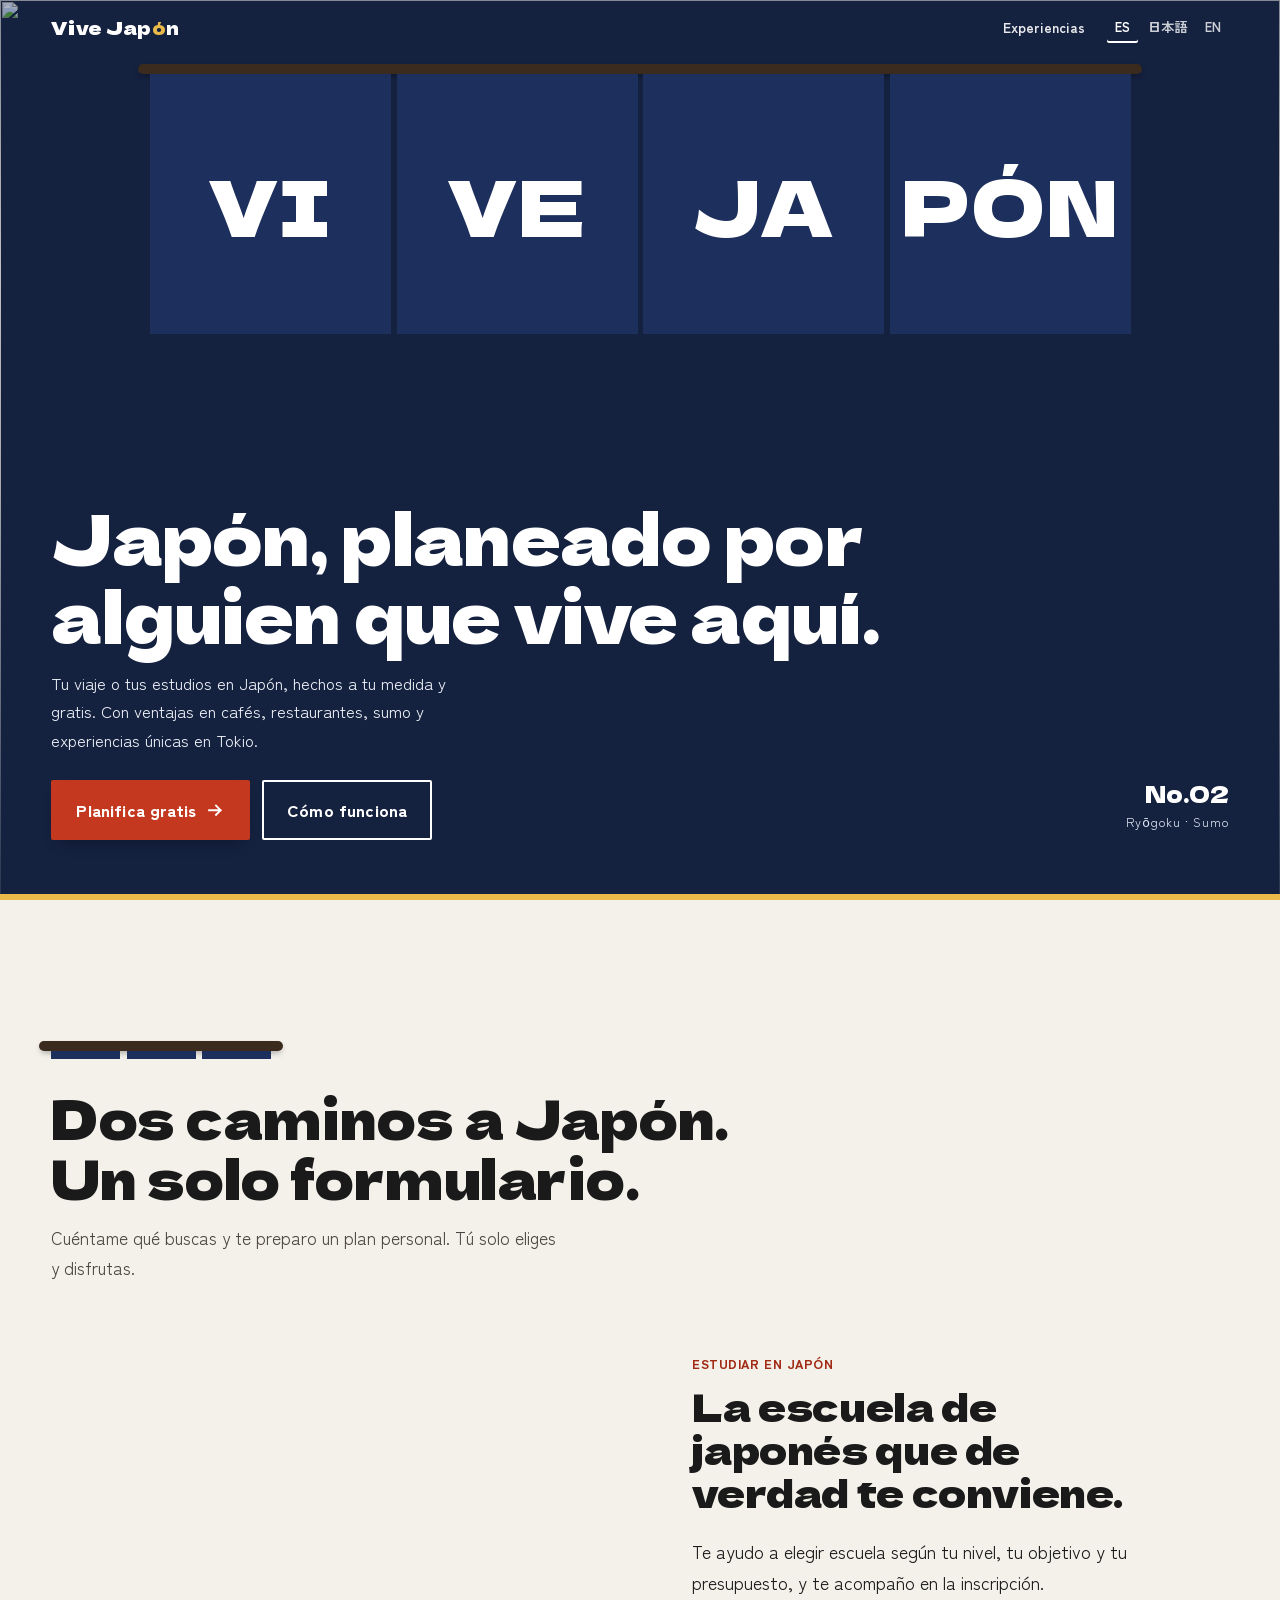
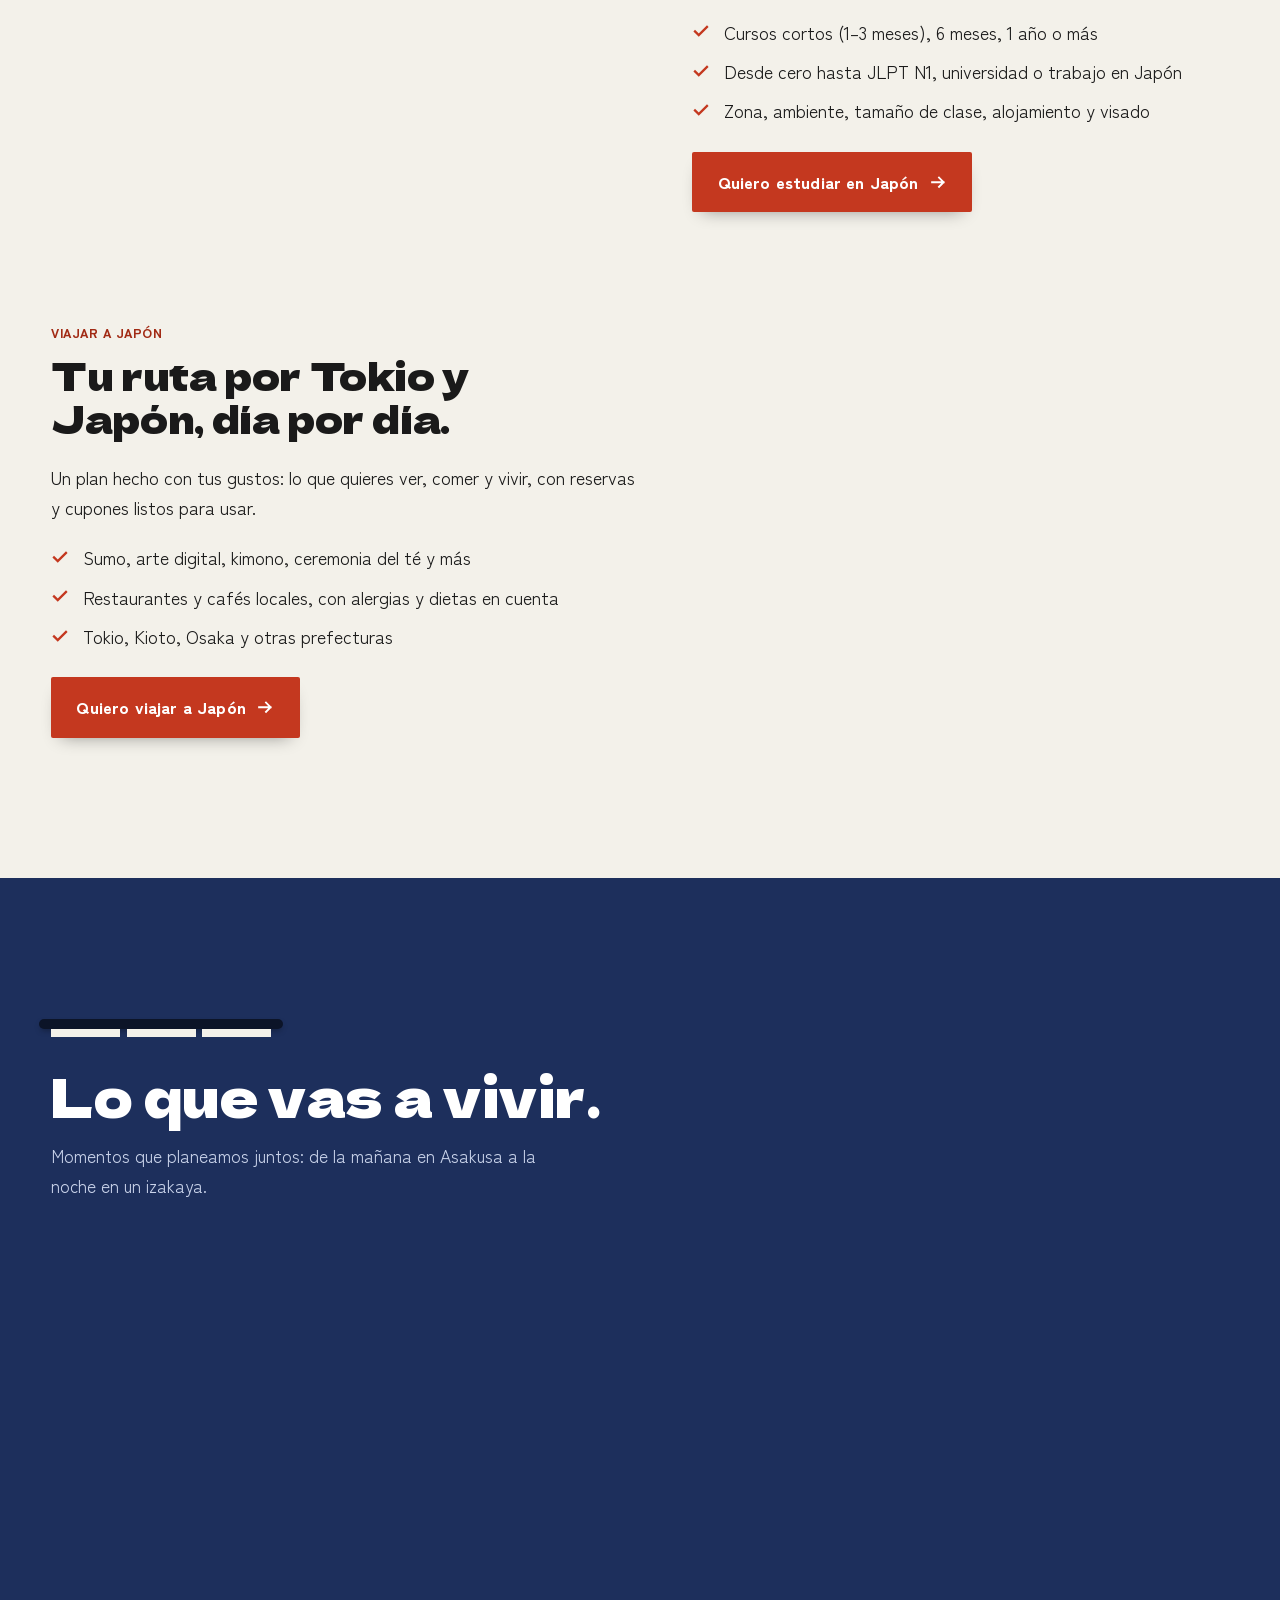
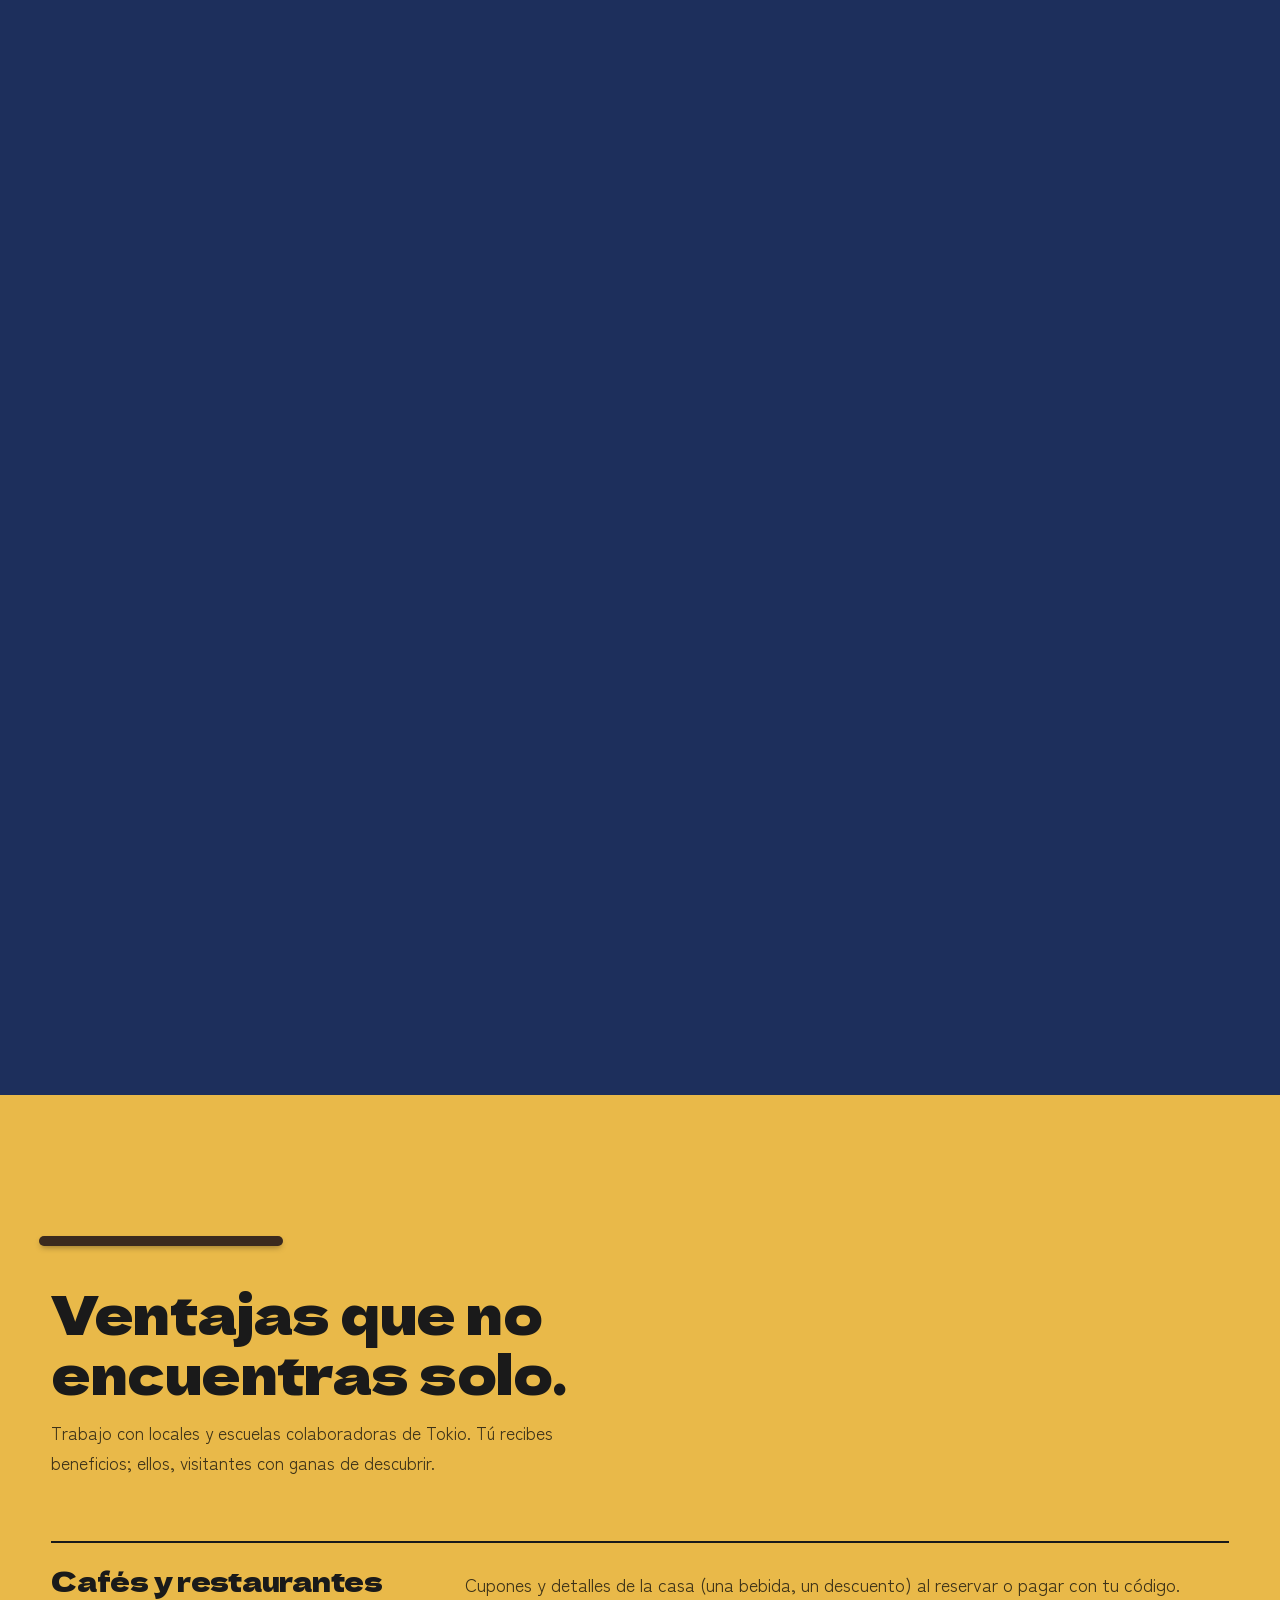
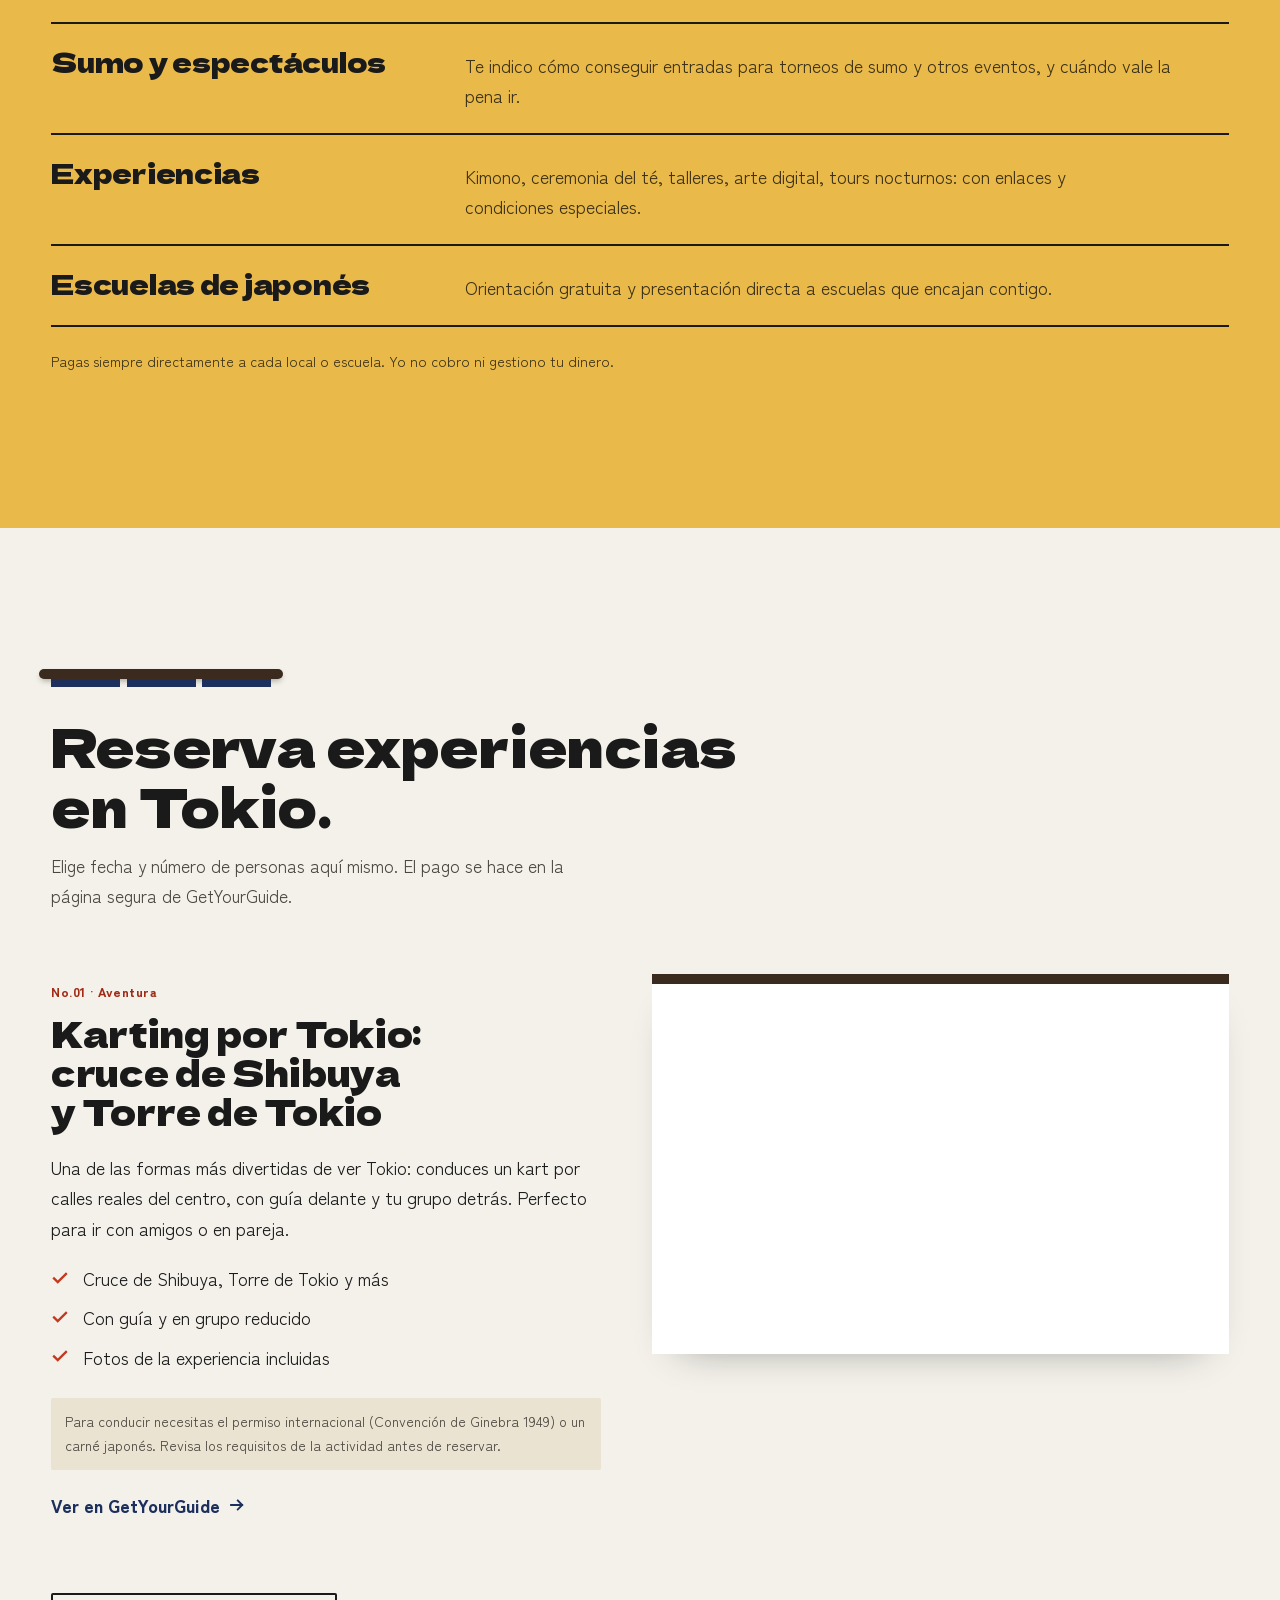
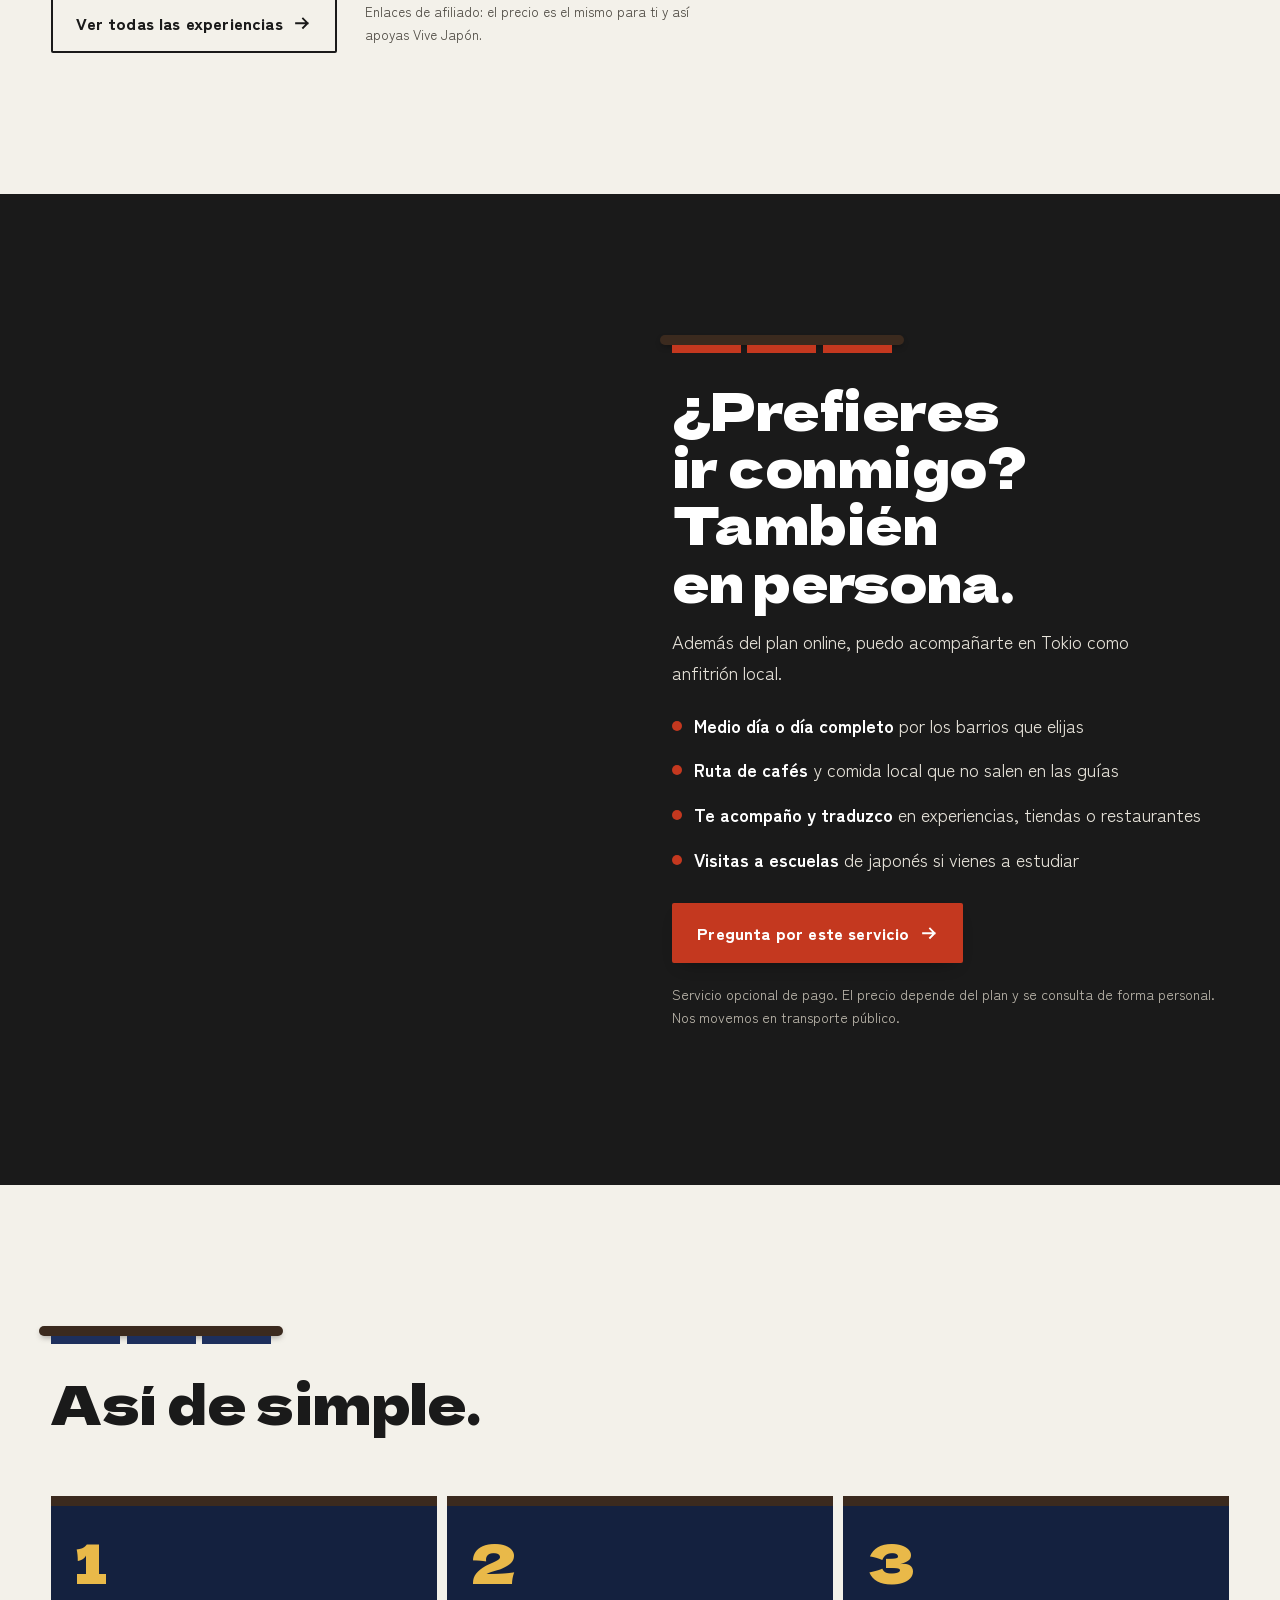
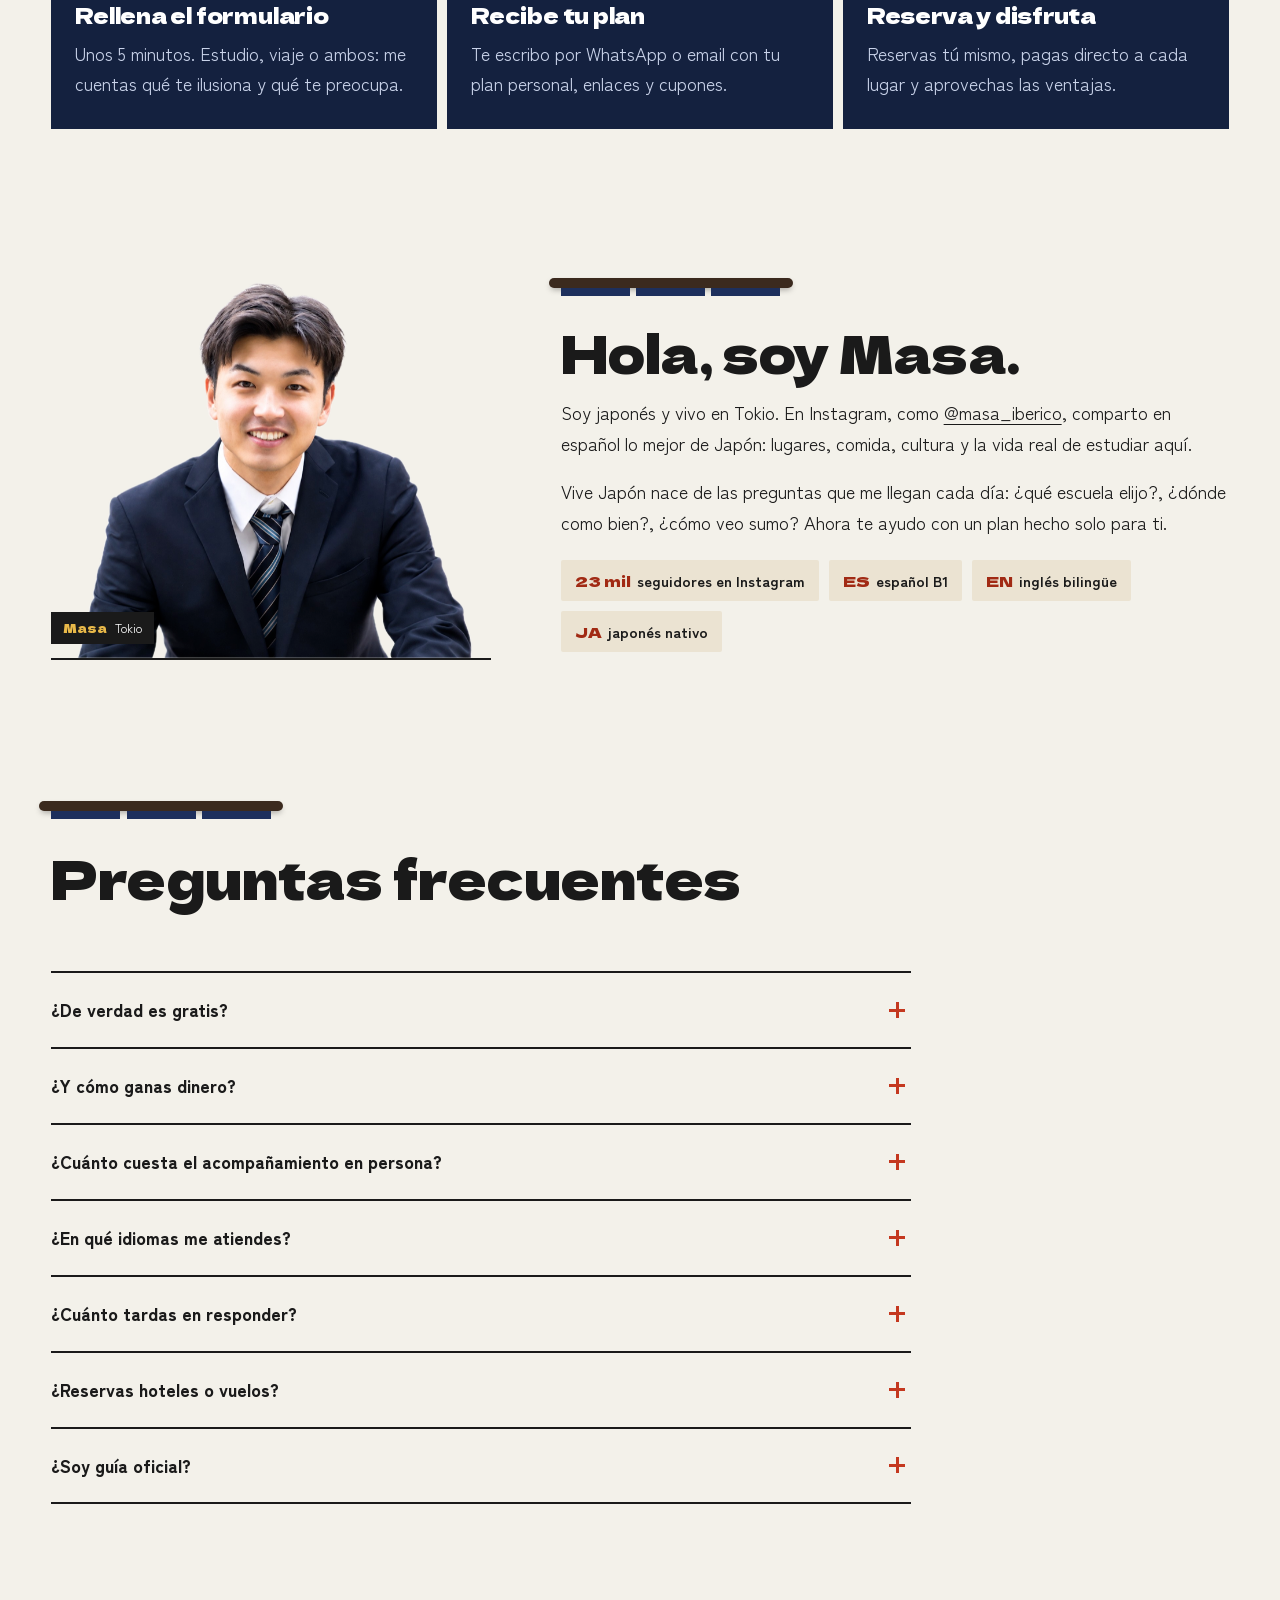
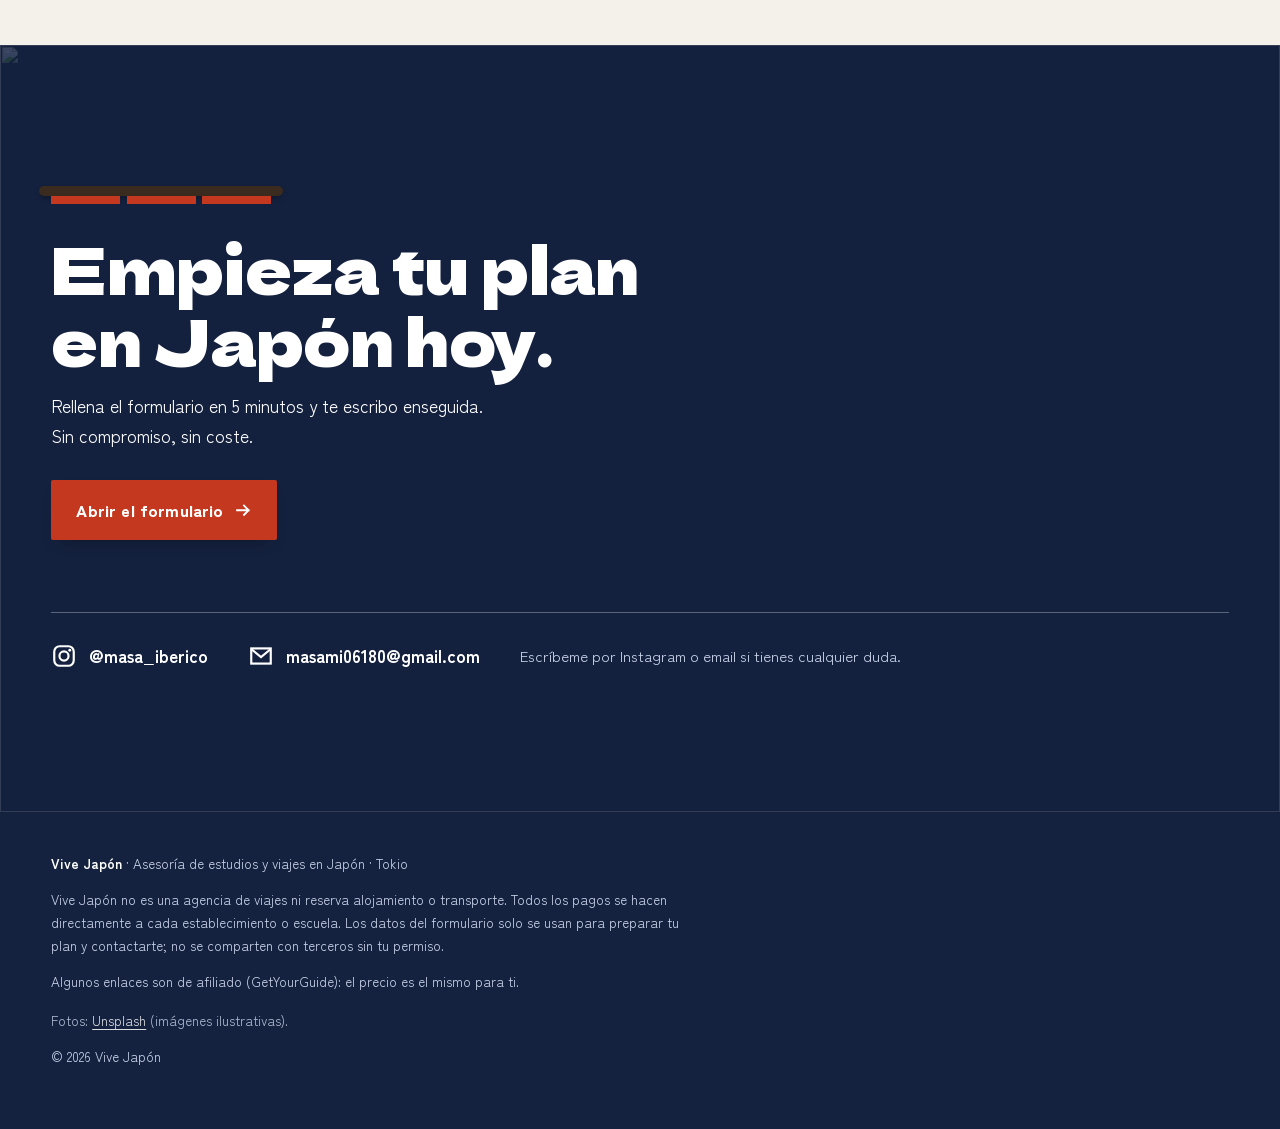
==== index.html @ 0816de63 "Add GetYourGuide tours: home section, experiencias pages, analytics script Co-Authored-By: Claude Op" ====
<!doctype html>
<html lang="es">
<head>
<meta charset="utf-8">
<meta name="viewport" content="width=device-width, initial-scale=1">
<title>Vive Japón — Tu viaje o estudios en Japón, planeados gratis</title>
<meta name="description" content="Planes de viaje y de estudios en Japón hechos a tu medida, gratis y en español. Descuentos en cafés, restaurantes, sumo y experiencias. Acompañamiento en persona en Tokio.">
<link rel="canonical" href="./">
<link rel="alternate" hreflang="es" href="./">
<link rel="alternate" hreflang="ja" href="./ja/">
<link rel="alternate" hreflang="en" href="./en/">
<link rel="alternate" hreflang="x-default" href="./">
<meta property="og:type" content="website">
<meta property="og:title" content="Vive Japón — Tu plan en Japón, gratis">
<meta property="og:description" content="Viajes y estudios en Japón a tu medida, en español. Con ventajas en cafés, restaurantes, sumo y experiencias.">
<meta property="og:image" content="https://images.unsplash.com/photo-1587320856202-189c3b4ebf89?auto=format&fit=crop&w=1200&h=630&q=75">
<meta property="og:locale" content="es_ES">
<meta name="theme-color" content="#1d2f5c">
<link rel="icon" href="data:image/svg+xml,%3Csvg xmlns='http://www.w3.org/2000/svg' viewBox='0 0 64 64'%3E%3Crect width='64' height='64' fill='%231d2f5c'/%3E%3Crect x='4' y='4' width='56' height='6' fill='%233b2a1e'/%3E%3Ccircle cx='32' cy='38' r='13' fill='%23c4381f'/%3E%3C/svg%3E">
<link rel="preconnect" href="https://fonts.googleapis.com">
<link rel="preconnect" href="https://fonts.gstatic.com" crossorigin>
<link rel="preconnect" href="https://images.unsplash.com">
<link href="https://fonts.googleapis.com/css2?family=Dela+Gothic+One&family=Zen+Kaku+Gothic+New:wght@400;700;900&display=swap" rel="stylesheet">
<link rel="stylesheet" href="assets/style.css?v=20261128a">
<!-- GetYourGuide Analytics -->
<script async defer src="https://widget.getyourguide.com/dist/pa.umd.production.min.js" data-gyg-partner-id="FKH3YYZ"></script>
<script src="assets/config.js?v=20261128a"></script>
<script src="assets/main.js?v=20261128a" defer></script>
</head>
<body>
<a class="skip" href="#main">Saltar al contenido</a>

<svg width="0" height="0" style="position:absolute" aria-hidden="true">
  <symbol id="i-arrow" viewBox="0 0 24 24"><path d="M4 12h15M13 6l6 6-6 6" fill="none" stroke="currentColor" stroke-width="2.4" stroke-linecap="square"/></symbol>
  <symbol id="i-check" viewBox="0 0 24 24"><path d="M4 12.5l5 5L20 6.5" fill="none" stroke="currentColor" stroke-width="3" stroke-linecap="square"/></symbol>
  <symbol id="i-ig" viewBox="0 0 24 24"><rect x="3" y="3" width="18" height="18" rx="5" fill="none" stroke="currentColor" stroke-width="2"/><circle cx="12" cy="12" r="4.2" fill="none" stroke="currentColor" stroke-width="2"/><circle cx="17.3" cy="6.7" r="1.3" fill="currentColor"/></symbol>
  <symbol id="i-mail" viewBox="0 0 24 24"><rect x="3" y="5" width="18" height="14" fill="none" stroke="currentColor" stroke-width="2"/><path d="M3.5 6l8.5 7 8.5-7" fill="none" stroke="currentColor" stroke-width="2"/></symbol>
</svg>

<header class="top">
  <a class="brand" href="#inicio">Vive Jap<span>ó</span>n</a>
  <nav aria-label="Idioma y acción">
    <a class="navlink" href="experiencias/">Experiencias</a>
    <div class="lang">
      <a href="./" aria-current="true" lang="es">ES</a>
      <a href="./ja/" lang="ja">日本語</a>
      <a href="./en/" lang="en">EN</a>
    </div>
    <a class="btn btn-shu btn-sm mini-cta" href="plan/" data-form>Planifica gratis</a>
  </nav>
</header>

<main id="main">

<!-- HERO -->
<section class="hero" id="inicio">
  <div class="hero-slides" aria-hidden="true">
    <figure data-no="01" data-place="Asakusa · Jinrikisha">
      <img src="https://images.unsplash.com/photo-1587320856202-189c3b4ebf89?auto=format&fit=crop&w=2000&q=72" alt="" fetchpriority="high">
    </figure>
    <figure data-no="02" data-place="Ryōgoku · Sumo">
      <img src="https://images.unsplash.com/photo-1574908445051-d9e0c2f4f763?auto=format&fit=crop&w=1800&q=70" alt="" style="object-position:62% 40%">
    </figure>
    <figure data-no="03" data-place="Toyosu · Arte digital">
      <img src="https://images.unsplash.com/photo-1593073862407-a3ce22748763?auto=format&fit=crop&w=1800&q=70" alt="">
    </figure>
    <figure data-no="04" data-place="Asakusa · Sensō-ji">
      <img src="https://images.unsplash.com/photo-1763774978899-74480eee6ff9?auto=format&fit=crop&w=1800&q=70" alt="" style="object-position:50% 50%">
    </figure>
    <figure data-no="05" data-place="Ceremonia del té · Matcha">
      <img src="https://images.unsplash.com/photo-1571391034628-2a2261e8273f?auto=format&fit=crop&w=1800&q=70" alt="" style="object-position:50% 60%">
    </figure>
    <figure data-no="06" data-place="Barra de sushi">
      <img src="https://images.unsplash.com/photo-1502364271109-0a9a75a2a9df?auto=format&fit=crop&w=1800&q=70" alt="" style="object-position:40% 40%">
    </figure>
    <figure data-no="07" data-place="Shinjuku · Izakaya">
      <img src="https://images.unsplash.com/photo-1617870314635-fc819547ec11?auto=format&fit=crop&w=1800&q=70" alt="" style="object-position:50% 50%">
    </figure>
    <figure data-no="08" data-place="Paseo en kimono">
      <img src="https://images.unsplash.com/photo-1586434722766-b46308f072ed?auto=format&fit=crop&w=1800&q=70" alt="" style="object-position:50% 60%">
    </figure>
  </div>

  <div class="noren hero-noren" aria-hidden="true">
    <span>VI</span><span>VE</span><span>JA</span><span>PÓN</span>
  </div>

  <div class="wrap hero-copy">
    <h1>Japón, planeado por alguien que vive aquí.</h1>
    <p class="lede">Tu viaje o tus estudios en Japón, hechos a tu medida y gratis. Con ventajas en cafés, restaurantes, sumo y experiencias únicas en Tokio.</p>
    <div class="actions">
      <a class="btn btn-shu" href="plan/" data-form>Planifica gratis <svg aria-hidden="true"><use href="#i-arrow"/></svg></a>
      <a class="btn btn-ghost" href="#como">Cómo funciona</a>
    </div>
  </div>

  <p class="hero-caption" aria-hidden="true"><b>No.<span data-cap-no>01</span></b><span data-cap-tx>Asakusa · Jinrikisha</span></p>
  <div class="hero-bar" aria-hidden="true"><i></i></div>
</section>

<!-- SERVICES -->
<section class="sec" id="servicios">
  <div class="wrap">
    <div class="sec-head fade">
      <div class="noren head-noren" data-hang aria-hidden="true"><span></span><span></span><span></span></div>
      <h2>Dos caminos a Japón. Un solo formulario.</h2>
      <p>Cuéntame qué buscas y te preparo un plan personal. Tú solo eliges y disfrutas.</p>
    </div>

    <div class="svc">
      <article class="svc-row">
        <div class="svc-media">
          <figure class="frame reveal" style="aspect-ratio:4/5"><img src="https://images.unsplash.com/photo-1765188988295-0e8a993aa7c8?auto=format&fit=crop&w=1100&q=70" alt="Manos escribiendo caligrafía japonesa con pincel" loading="lazy"><figcaption><b>No.04</b>Caligrafía</figcaption></figure>
          <figure class="frame reveal" style="aspect-ratio:3/4"><img src="https://images.unsplash.com/photo-1633940907831-945322bc60f3?auto=format&fit=crop&w=700&q=70" alt="Estudiante tomando apuntes junto a una ventana" loading="lazy"><figcaption><b>No.05</b>Estudio</figcaption></figure>
        </div>
        <div class="fade">
          <span class="tag">ESTUDIAR EN JAPÓN</span>
          <h3>La escuela de japonés que de verdad te conviene.</h3>
          <p>Te ayudo a elegir escuela según tu nivel, tu objetivo y tu presupuesto, y te acompaño en la inscripción.</p>
          <ul class="ticks">
            <li><svg aria-hidden="true"><use href="#i-check"/></svg>Cursos cortos (1–3 meses), 6 meses, 1 año o más</li>
            <li><svg aria-hidden="true"><use href="#i-check"/></svg>Desde cero hasta JLPT N1, universidad o trabajo en Japón</li>
            <li><svg aria-hidden="true"><use href="#i-check"/></svg>Zona, ambiente, tamaño de clase, alojamiento y visado</li>
          </ul>
          <a class="btn btn-shu" href="plan/" data-form>Quiero estudiar en Japón <svg aria-hidden="true"><use href="#i-arrow"/></svg></a>
        </div>
      </article>

      <article class="svc-row flip">
        <div class="svc-media">
          <figure class="frame reveal" style="aspect-ratio:4/5"><img src="https://images.unsplash.com/photo-1586434722766-b46308f072ed?auto=format&fit=crop&w=1100&q=70" alt="Tres personas con kimono frente a una casa tradicional" loading="lazy"><figcaption><b>No.06</b>Kimono</figcaption></figure>
          <figure class="frame reveal" style="aspect-ratio:3/4"><img src="https://images.unsplash.com/photo-1571391034628-2a2261e8273f?auto=format&fit=crop&w=700&q=70" alt="Manos sosteniendo un cuenco de matcha" loading="lazy"><figcaption><b>No.07</b>Matcha</figcaption></figure>
        </div>
        <div class="fade">
          <span class="tag">VIAJAR A JAPÓN</span>
          <h3>Tu ruta por Tokio y Japón, día por día.</h3>
          <p>Un plan hecho con tus gustos: lo que quieres ver, comer y vivir, con reservas y cupones listos para usar.</p>
          <ul class="ticks">
            <li><svg aria-hidden="true"><use href="#i-check"/></svg>Sumo, arte digital, kimono, ceremonia del té y más</li>
            <li><svg aria-hidden="true"><use href="#i-check"/></svg>Restaurantes y cafés locales, con alergias y dietas en cuenta</li>
            <li><svg aria-hidden="true"><use href="#i-check"/></svg>Tokio, Kioto, Osaka y otras prefecturas</li>
          </ul>
          <a class="btn btn-shu" href="plan/" data-form>Quiero viajar a Japón <svg aria-hidden="true"><use href="#i-arrow"/></svg></a>
        </div>
      </article>
    </div>
  </div>
</section>

<!-- GALLERY -->
<section class="sec on-ai" id="vivir">
  <div class="wrap">
    <div class="sec-head fade">
      <div class="noren head-noren" data-hang aria-hidden="true"><span></span><span></span><span></span></div>
      <h2>Lo que vas a vivir.</h2>
      <p>Momentos que planeamos juntos: de la mañana en Asakusa a la noche en un izakaya.</p>
    </div>
    <div class="gallery">
      <figure class="frame reveal"><img src="https://images.unsplash.com/photo-1763774978899-74480eee6ff9?auto=format&fit=crop&w=1400&q=70" alt="Gran farol rojo en la puerta Kaminarimon de Asakusa" loading="lazy"><figcaption><b>No.08</b>Asakusa · Sensō-ji</figcaption></figure>
      <figure class="frame reveal"><img src="https://images.unsplash.com/photo-1602234790740-0f87824c0394?auto=format&fit=crop&w=900&q=70" alt="Ceremonia de luchadores de sumo en el ring" loading="lazy"><figcaption><b>No.09</b>Torneo de sumo</figcaption></figure>
      <figure class="frame reveal"><img src="https://images.unsplash.com/photo-1614563637806-1d0e645e0940?auto=format&fit=crop&w=900&q=70" alt="Cuenco de ramen con huevo y cerdo" loading="lazy"><figcaption><b>No.10</b>Ramen</figcaption></figure>
      <figure class="frame reveal"><img src="https://images.unsplash.com/photo-1502364271109-0a9a75a2a9df?auto=format&fit=crop&w=900&q=70" alt="Chef de sushi preparando en la barra" loading="lazy"><figcaption><b>No.11</b>Barra de sushi</figcaption></figure>
      <figure class="frame reveal"><img src="https://images.unsplash.com/photo-1593073862407-a3ce22748763?auto=format&fit=crop&w=900&q=70" alt="Personas dentro de una instalación de arte digital" loading="lazy"><figcaption><b>No.12</b>Arte digital</figcaption></figure>
      <figure class="frame reveal"><img src="https://images.unsplash.com/photo-1574908445051-d9e0c2f4f763?auto=format&fit=crop&w=900&q=70" alt="Dos luchadores de sumo en pleno combate" loading="lazy"><figcaption><b>No.13</b>Combate en vivo</figcaption></figure>
      <figure class="frame reveal"><img src="https://images.unsplash.com/photo-1617870314635-fc819547ec11?auto=format&fit=crop&w=1100&q=70" alt="Callejón de izakayas con farolillos rojos" loading="lazy"><figcaption><b>No.14</b>Izakaya</figcaption></figure>
      <figure class="frame reveal"><img src="https://images.unsplash.com/photo-1587320856202-189c3b4ebf89?auto=format&fit=crop&w=1100&q=70" alt="Dos turistas con kimono en un jinrikisha" loading="lazy"><figcaption><b>No.15</b>Paseo en jinrikisha</figcaption></figure>
    </div>
  </div>
</section>

<!-- PERKS -->
<section class="sec on-kincha" id="ventajas">
  <div class="wrap">
    <div class="sec-head fade">
      <div class="noren head-noren" data-hang aria-hidden="true"><span></span><span></span><span></span></div>
      <h2>Ventajas que no encuentras solo.</h2>
      <p>Trabajo con locales y escuelas colaboradoras de Tokio. Tú recibes beneficios; ellos, visitantes con ganas de descubrir.</p>
    </div>
    <div class="perks">
      <div class="perk fade"><h3>Cafés y restaurantes</h3><p>Cupones y detalles de la casa (una bebida, un descuento) al reservar o pagar con tu código.</p></div>
      <div class="perk fade"><h3>Sumo y espectáculos</h3><p>Te indico cómo conseguir entradas para torneos de sumo y otros eventos, y cuándo vale la pena ir.</p></div>
      <div class="perk fade"><h3>Experiencias</h3><p>Kimono, ceremonia del té, talleres, arte digital, tours nocturnos: con enlaces y condiciones especiales.</p></div>
      <div class="perk fade"><h3>Escuelas de japonés</h3><p>Orientación gratuita y presentación directa a escuelas que encajan contigo.</p></div>
    </div>
    <p class="perk-note fade">Pagas siempre directamente a cada local o escuela. Yo no cobro ni gestiono tu dinero.</p>
  </div>
</section>

<!-- TOURS -->
<section class="sec" id="reservar">
  <div class="wrap">
    <div class="sec-head fade">
      <div class="noren head-noren" data-hang aria-hidden="true"><span></span><span></span><span></span></div>
      <h2>Reserva experiencias en Tokio.</h2>
      <p>Elige fecha y número de personas aquí mismo. El pago se hace en la página segura de GetYourGuide.</p>
    </div>
    <div class="tours">
      <article class="tour">
        <div class="tour-copy fade">
          <span class="tag">No.01 · Aventura</span>
          <h3>Karting por Tokio: cruce de Shibuya y Torre de Tokio</h3>
          <p>Una de las formas más divertidas de ver Tokio: conduces un kart por calles reales del centro, con guía delante y tu grupo detrás. Perfecto para ir con amigos o en pareja.</p>
          <ul class="ticks"><li><svg aria-hidden="true"><use href="#i-check"/></svg>Cruce de Shibuya, Torre de Tokio y más</li><li><svg aria-hidden="true"><use href="#i-check"/></svg>Con guía y en grupo reducido</li><li><svg aria-hidden="true"><use href="#i-check"/></svg>Fotos de la experiencia incluidas</li></ul>
          <p class="tour-note">Para conducir necesitas el permiso internacional (Convención de Ginebra 1949) o un carné japonés. Revisa los requisitos de la actividad antes de reservar.</p>
          <a class="tour-link" href="https://gyg.me/d5FTM6En" target="_blank" rel="sponsored noopener">Ver en GetYourGuide <svg aria-hidden="true"><use href="#i-arrow"/></svg></a>
        </div>
        <div class="tour-widget"><div class="gyg" data-gyg-href="https://widget.getyourguide.com/default/availability.frame" data-gyg-tour-id="873166" data-gyg-locale-code="es-ES" data-gyg-currency="JPY" data-gyg-widget="availability" data-gyg-partner-id="FKH3YYZ"></div></div>
      </article>
    </div>
    <div class="tours-foot fade"><a class="btn btn-ghost" href="experiencias/">Ver todas las experiencias <svg aria-hidden="true"><use href="#i-arrow"/></svg></a><p class="aff">Enlaces de afiliado: el precio es el mismo para ti y así apoyas Vive Japón.</p></div>
  </div>
</section>
<!-- /TOURS -->

<!-- IN PERSON -->
<section class="sec on-sumi" id="en-persona">
  <div class="wrap host">
    <figure class="frame reveal"><img src="https://images.unsplash.com/photo-1617870314635-fc819547ec11?auto=format&fit=crop&w=1000&h=1250&q=70" alt="Callejón de Tokio iluminado con farolillos" loading="lazy"><figcaption><b>No.16</b>Tokio de noche</figcaption></figure>
    <div class="fade">
      <div class="noren head-noren" data-hang aria-hidden="true"><span></span><span></span><span></span></div>
      <h2 style="font-size:clamp(1.9rem,4.2vw,3.2rem)">¿Prefieres ir conmigo? También en persona.</h2>
      <p style="margin-top:1rem;color:#e7e3da">Además del plan online, puedo acompañarte en Tokio como anfitrión local.</p>
      <ul class="host-list">
        <li><strong>Medio día o día completo</strong> por los barrios que elijas</li>
        <li><strong>Ruta de cafés</strong> y comida local que no salen en las guías</li>
        <li><strong>Te acompaño y traduzco</strong> en experiencias, tiendas o restaurantes</li>
        <li><strong>Visitas a escuelas</strong> de japonés si vienes a estudiar</li>
      </ul>
      <a class="btn btn-shu" href="plan/" data-form>Pregunta por este servicio <svg aria-hidden="true"><use href="#i-arrow"/></svg></a>
      <p class="fine" style="margin-top:1.2rem">Servicio opcional de pago. El precio depende del plan y se consulta de forma personal. Nos movemos en transporte público.</p>
    </div>
  </div>
</section>

<!-- STEPS -->
<section class="sec" id="como">
  <div class="wrap">
    <div class="sec-head fade">
      <div class="noren head-noren" data-hang aria-hidden="true"><span></span><span></span><span></span></div>
      <h2>Así de simple.</h2>
    </div>
    <ol class="steps" style="list-style:none;padding:0;margin:0">
      <li class="step fade"><span class="num">1</span><h3>Rellena el formulario</h3><p>Unos 5 minutos. Estudio, viaje o ambos: me cuentas qué te ilusiona y qué te preocupa.</p></li>
      <li class="step fade"><span class="num">2</span><h3>Recibe tu plan</h3><p>Te escribo por WhatsApp o email con tu plan personal, enlaces y cupones.</p></li>
      <li class="step fade"><span class="num">3</span><h3>Reserva y disfruta</h3><p>Reservas tú mismo, pagas directo a cada lugar y aprovechas las ventajas.</p></li>
    </ol>
  </div>
</section>

<!-- ABOUT -->
<section class="sec" id="sobre-mi" style="padding-top:0">
  <div class="wrap about">
    <figure class="portrait fade">
      <img src="assets/img/masa.png?v=20261128a" alt="Masa, fundador de Vive Japón" width="760" height="671" loading="lazy">
      <figcaption><b>Masa</b>Tokio</figcaption>
    </figure>
    <div class="fade">
      <div class="noren head-noren" data-hang aria-hidden="true"><span></span><span></span><span></span></div>
      <h2 style="font-size:clamp(1.9rem,4.2vw,3.2rem)">Hola, soy Masa.</h2>
      <p style="margin-top:1rem">Soy japonés y vivo en Tokio. En Instagram, como <a href="https://www.instagram.com/masa_iberico/" target="_blank" rel="noopener">@masa_iberico</a>, comparto en español lo mejor de Japón: lugares, comida, cultura y la vida real de estudiar aquí.</p>
      <p>Vive Japón nace de las preguntas que me llegan cada día: ¿qué escuela elijo?, ¿dónde como bien?, ¿cómo veo sumo? Ahora te ayudo con un plan hecho solo para ti.</p>
      <ul class="facts">
        <li><b>23 mil</b>seguidores en Instagram</li>
        <li><b>ES</b>español B1</li>
        <li><b>EN</b>inglés bilingüe</li>
        <li><b>JA</b>japonés nativo</li>
      </ul>
    </div>
  </div>
</section>

<!-- FAQ -->
<section class="sec on-washi" id="faq" style="padding-top:0">
  <div class="wrap">
    <div class="sec-head fade">
      <div class="noren head-noren" data-hang aria-hidden="true"><span></span><span></span><span></span></div>
      <h2>Preguntas frecuentes</h2>
    </div>
    <div class="faq">
      <details><summary>¿De verdad es gratis?</summary><div class="ans"><p>Sí. La asesoría y el plan online no te cuestan nada. Solo el acompañamiento en persona es un servicio de pago.</p></div></details>
      <details><summary>¿Y cómo ganas dinero?</summary><div class="ans"><p>Los locales, experiencias y escuelas colaboradoras me pagan una comisión cuando les recomiendo visitantes. Tú no pagas más por eso; al contrario, recibes ventajas.</p></div></details>
      <details><summary>¿Cuánto cuesta el acompañamiento en persona?</summary><div class="ans"><p>Depende del plan (duración, lugares, número de personas). Indícalo en el formulario y te lo consulto de forma personal.</p></div></details>
      <details><summary>¿En qué idiomas me atiendes?</summary><div class="ans"><p>En español (nivel B1), inglés (nivel bilingüe) y japonés (nativo).</p></div></details>
      <details><summary>¿Cuánto tardas en responder?</summary><div class="ans"><p>Respondo enseguida después de recibir tu formulario.</p></div></details>
      <details><summary>¿Reservas hoteles o vuelos?</summary><div class="ans"><p>No. Me centro en escuelas, experiencias, restaurantes y cafés. Las reservas y los pagos los haces tú directamente con cada lugar, así siempre tienes el control.</p></div></details>
      <details><summary>¿Soy guía oficial?</summary><div class="ans"><p>Soy anfitrión local: una persona que vive en Tokio y te enseña la ciudad como un amigo. No soy guía-intérprete con licencia nacional.</p></div></details>
    </div>
  </div>
</section>

<!-- FINAL CTA + CONTACT -->
<section class="sec final" id="contacto">
  <img src="https://images.unsplash.com/photo-1763774978899-74480eee6ff9?auto=format&fit=crop&w=2000&q=65" alt="" loading="lazy">
  <div class="wrap">
    <div class="noren head-noren" data-hang aria-hidden="true" style="--x:0"><span style="background:var(--shu)"></span><span style="background:var(--shu)"></span><span style="background:var(--shu)"></span></div>
    <h2 class="fade">Empieza tu plan en Japón hoy.</h2>
    <p class="lede fade">Rellena el formulario en 5 minutos y te escribo enseguida. Sin compromiso, sin coste.</p>
    <a class="btn btn-shu fade" href="plan/" data-form>Abrir el formulario <svg aria-hidden="true"><use href="#i-arrow"/></svg></a>

    <div class="contact">
      <a href="https://www.instagram.com/masa_iberico/" target="_blank" rel="noopener"><svg aria-hidden="true"><use href="#i-ig"/></svg><span>@masa_iberico</span></a>
      <a href="mailto:masami06180@gmail.com"><svg aria-hidden="true"><use href="#i-mail"/></svg><span>masami06180@gmail.com</span></a>
      <small>Escríbeme por Instagram o email si tienes cualquier duda.</small>
    </div>
  </div>
</section>

</main>

<footer>
  <div class="wrap">
    <p><strong style="color:#fff">Vive Japón</strong> · Asesoría de estudios y viajes en Japón · Tokio</p>
    <p>Vive Japón no es una agencia de viajes ni reserva alojamiento o transporte. Todos los pagos se hacen directamente a cada establecimiento o escuela. Los datos del formulario solo se usan para preparar tu plan y contactarte; no se comparten con terceros sin tu permiso.</p>
    <p>Algunos enlaces son de afiliado (GetYourGuide): el precio es el mismo para ti.</p>
    <p class="credits">Fotos: <a href="https://unsplash.com/license" target="_blank" rel="noopener">Unsplash</a> (imágenes ilustrativas).</p>
    <p>© 2026 Vive Japón</p>
  </div>
</footer>
</body>
</html>
---- assets/style.css ----
/* Vive Japón — Asakusa noren world */
:root {
  --ai: #1d2f5c;          /* indigo noren */
  --ai-deep: #14213f;
  --ai-ink: #c9d3ea;      /* secondary text on indigo */
  --washi: #f3f1ea;       /* paper */
  --washi-2: #ebe3d2;
  --shu: #c4381f;         /* lantern vermilion — action only */
  --shu-text: #a12a14;    /* vermilion for text on paper */
  --shu-hover: #a92e17;
  --kincha: #e9b949;      /* mustard — perks */
  --sumi: #1a1a1a;
  --sumi-2: #4a463f;      /* secondary text on washi */
  --wood: #3b2a1e;        /* noren rod */
  --radius: 2px;
  --gutter: clamp(16px, 4vw, 56px);
  --max: 1240px;
  --ease: cubic-bezier(.16, 1, .3, 1);
  --display: "Dela Gothic One", "Zen Kaku Gothic New", system-ui, sans-serif;
  --body: "Zen Kaku Gothic New", system-ui, -apple-system, "Hiragino Sans", sans-serif;
  color-scheme: light;
}

*, *::before, *::after { box-sizing: border-box; }
html { scroll-behavior: smooth; -webkit-text-size-adjust: 100%; scrollbar-color: var(--ai) var(--washi); }
body {
  margin: 0;
  background: var(--washi);
  color: var(--sumi);
  font-family: var(--body);
  font-size: clamp(16px, 1.05vw + 11px, 18px);
  line-height: 1.7;
  overflow-x: hidden;
}
::selection { background: var(--kincha); color: var(--sumi); }
img { display: block; max-width: 100%; }
a { color: inherit; text-underline-offset: .22em; text-decoration-thickness: 1px; }
:focus-visible { outline: 3px solid var(--kincha); outline-offset: 3px; border-radius: var(--radius); }
h1, h2, h3 { font-family: var(--display); font-weight: 400; line-height: 1.12; letter-spacing: -.01em; margin: 0; text-wrap: balance; }
p { margin: 0 0 1em; text-wrap: pretty; }
.wrap { width: min(100% - 2 * var(--gutter), var(--max)); margin-inline: auto; }
.skip { position: absolute; left: -999px; top: 8px; background: var(--sumi); color: #fff; padding: 8px 14px; z-index: 100; }
.skip:focus { left: 8px; }

/* ---------- header ---------- */
.top {
  position: fixed; inset: 0 0 auto 0; z-index: 50;
  display: flex; align-items: center; justify-content: space-between; gap: 16px;
  padding: 12px var(--gutter);
  color: #fff;
  transition: background-color .4s var(--ease), color .4s var(--ease), box-shadow .4s var(--ease);
}
.top.is-solid { background: var(--washi); color: var(--sumi); box-shadow: 0 6px 16px -10px rgba(0, 0, 0, .3); }
.brand { font-family: var(--display); font-size: 1.15rem; text-decoration: none; letter-spacing: .01em; white-space: nowrap; }
.brand span { color: var(--shu); }
.top:not(.is-solid) .brand span { color: var(--kincha); }
.top nav { display: flex; align-items: center; gap: clamp(10px, 2vw, 22px); }
.lang { display: flex; gap: 2px; font-size: .82rem; font-weight: 700; white-space: nowrap; }
.lang a { text-decoration: none; padding: 4px 8px; border-radius: var(--radius); opacity: .78; }
.lang a[aria-current="true"] { opacity: 1; box-shadow: inset 0 -2px 0 currentColor; }
.lang a:hover { opacity: 1; }
.top .mini-cta { display: none; }
.top.is-solid .mini-cta { display: inline-flex; }

/* ---------- buttons ---------- */
.btn {
  display: inline-flex; align-items: center; gap: .6em;
  font-family: var(--body); font-weight: 900; font-size: 1.05rem; letter-spacing: .01em;
  padding: .95em 1.5em; border-radius: var(--radius);
  text-decoration: none; cursor: pointer; border: 0;
  transition: transform .35s var(--ease), background-color .25s, box-shadow .35s var(--ease);
}
.btn svg { width: 1.1em; height: 1.1em; transition: transform .35s var(--ease); }
.btn:hover svg { transform: translateX(4px); }
.btn-shu { background: var(--shu); color: #fff; box-shadow: 0 8px 18px -10px rgba(0, 0, 0, .45); }
.btn-shu:hover { background: var(--shu-hover); transform: translateY(-2px); }
.btn-shu:active { transform: translateY(0); }
.btn-ghost { background: transparent; color: inherit; box-shadow: inset 0 0 0 2px currentColor; }
.btn-ghost:hover { background: rgba(255, 255, 255, .12); }
.btn-sm { font-size: .85rem; padding: .6em 1em; }

/* ---------- noren (signature) ---------- */
.noren {
  --panels: 3;
  position: relative;
  display: grid; grid-template-columns: repeat(var(--panels), 1fr); gap: 6px;
  padding-top: 10px;
}
.noren::before { /* wooden rod */
  content: ""; position: absolute; left: -12px; right: -12px; top: 0; height: 10px;
  background: var(--wood); border-radius: 5px;
  box-shadow: 0 3px 6px -2px rgba(0, 0, 0, .4);
}
.noren > span {
  background: var(--ai); color: #fff;
  transform-origin: 50% 0;
  display: flex; align-items: center; justify-content: center;
  overflow: hidden;
}
/* panel hang-in: each block "prints" in order */
.js .noren[data-hang] > span { transform: scaleY(0); }
.js .noren[data-hang].is-in > span { animation: hang .9s var(--ease) forwards; }
.js .noren[data-hang].is-in > span:nth-child(2) { animation-delay: .12s; }
.js .noren[data-hang].is-in > span:nth-child(3) { animation-delay: .24s; }
.js .noren[data-hang].is-in > span:nth-child(4) { animation-delay: .36s; }
@keyframes hang {
  0% { transform: scaleY(0) skewX(0); }
  60% { transform: scaleY(1.03) skewX(-2deg); }
  80% { transform: scaleY(.99) skewX(1deg); }
  100% { transform: scaleY(1) skewX(0); }
}

/* ---------- hero ---------- */
.hero {
  position: relative; min-height: 100svh; color: #fff;
  display: grid; grid-template-rows: auto 1fr auto;
  background: var(--ai-deep);
  overflow: hidden; isolation: isolate;
}
.hero-slides { position: absolute; inset: 0; z-index: -2; }
.hero-slides figure { position: absolute; inset: 0; margin: 0; opacity: 0; transition: opacity .7s ease; }
.hero-slides figure.is-on { opacity: 1; }
.hero-slides img { width: 100%; height: 100%; object-fit: cover; transform: scale(1.06); transition: transform 3.4s linear; }
.hero-slides figure.is-on img { transform: scale(1); }
.hero::after { /* legibility shade: indigo, flat at bottom */
  content: ""; position: absolute; inset: 0; z-index: -1;
  background: linear-gradient(180deg, rgba(20, 33, 63, .35) 0%, rgba(20, 33, 63, 0) 30%, rgba(20, 33, 63, .15) 55%, rgba(20, 33, 63, .88) 100%);
}
.hero-noren {
  --panels: 4;
  width: min(100% - 2 * var(--gutter), 980px); margin: 64px auto 0;
  height: clamp(150px, 30vh, 300px);
}
.hero-noren > span { font-family: var(--display); font-size: clamp(1.9rem, 6.2vw, 4.8rem); letter-spacing: .02em; }
.hero-noren .crest { font-size: clamp(1.4rem, 4vw, 3rem); }
/* hero noren parts and lifts once on load */
.js .hero-noren > span { animation: part 1.6s var(--ease) .5s both; }
.js .hero-noren > span:nth-child(1) { --x: -18px; }
.js .hero-noren > span:nth-child(2) { --x: -6px; }
.js .hero-noren > span:nth-child(3) { --x: 6px; }
.js .hero-noren > span:nth-child(4) { --x: 18px; }
@keyframes part {
  0% { transform: scaleY(1.9) translateX(0); }
  45% { transform: scaleY(1.9) translateX(var(--x)) skewX(calc(var(--x) / -6 * 1deg)); }
  100% { transform: scaleY(1) translateX(0) skewX(0); }
}
.hero-copy { align-self: end; padding-bottom: clamp(28px, 6vh, 64px); }
.hero h1 { font-size: clamp(2.1rem, 5.4vw, 4.6rem); max-width: 15ch; }
.hero .lede { font-size: clamp(1.02rem, 1.3vw, 1.25rem); max-width: 46ch; margin: 1rem 0 1.6rem; color: #eef1f8; }
.hero .actions { display: flex; flex-wrap: wrap; gap: 12px; }
.hero-caption {
  position: absolute; right: var(--gutter); bottom: clamp(28px, 6vh, 64px);
  font-size: .78rem; letter-spacing: .08em; text-align: right; color: #dfe5f2;
}
.hero-caption b { display: block; font-family: var(--display); font-weight: 400; font-size: 1.4rem; letter-spacing: 0; color: #fff; }
.hero-bar { height: 6px; background: rgba(255, 255, 255, .2); position: relative; }
.hero-bar i { position: absolute; inset: 0 auto 0 0; width: 0; background: var(--kincha); }

/* ---------- sections ---------- */
section { position: relative; }
.sec { padding-block: clamp(72px, 11vw, 150px); }
.sec-head { margin-bottom: clamp(32px, 5vw, 64px); max-width: 760px; }
.sec-head h2 { font-size: clamp(1.9rem, 4.2vw, 3.4rem); }
.sec-head p { margin-top: 1rem; font-size: 1.08rem; color: var(--sumi-2); max-width: 58ch; }
.on-ai { background: var(--ai); color: #fff; }
.on-ai .sec-head p { color: var(--ai-ink); }
.on-kincha { background: var(--kincha); color: var(--sumi); }
.on-kincha .sec-head p { color: #3d3218; }
.on-sumi { background: var(--sumi); color: #fff; }

/* head noren: a strip of hanging panels carrying the section title */
.head-noren { --panels: 3; height: 18px; margin-bottom: 28px; max-width: 220px; }
.on-ai .head-noren > span { background: var(--washi); }
.on-ai .head-noren::before { background: #0c1428; }
.on-sumi .head-noren > span { background: var(--shu); }
.on-kincha .head-noren > span { background: var(--ai); }

/* ---------- services ---------- */
.svc { display: grid; gap: clamp(56px, 8vw, 120px); }
.svc-row { display: grid; gap: clamp(24px, 4vw, 64px); align-items: center; }
@media (min-width: 860px) {
  .svc-row { grid-template-columns: 1.1fr 1fr; }
  .svc-row.flip > .svc-media { order: 2; }
}
.svc-media { position: relative; display: grid; grid-template-columns: 1fr .62fr; gap: 10px; align-items: end; }
.svc-media .frame:nth-child(2) { margin-bottom: -40px; }
.svc h3 { font-size: clamp(1.6rem, 3vw, 2.4rem); margin-bottom: .6em; }
.svc .tag { display: inline-block; font-weight: 900; font-size: .8rem; letter-spacing: .04em; color: var(--shu-text); margin-bottom: .6rem; }
.ticks { list-style: none; padding: 0; margin: 1.2rem 0 1.6rem; display: grid; gap: .55rem; }
.ticks li { display: grid; grid-template-columns: 22px 1fr; gap: 10px; align-items: start; }
.ticks svg { width: 18px; height: 18px; margin-top: .32em; color: var(--shu); }

/* ---------- photo frames ---------- */
.frame { margin: 0; position: relative; overflow: hidden; background: var(--washi-2); }
.frame img { width: 100%; height: 100%; object-fit: cover; transition: transform 1.2s var(--ease); }
.frame:hover img { transform: scale(1.045); }
.frame figcaption {
  position: absolute; left: 0; bottom: 0;
  background: var(--sumi); color: #fff;
  font-size: .74rem; letter-spacing: .03em; padding: 6px 10px 5px;
  display: flex; gap: 8px; align-items: baseline;
}
.frame figcaption b { font-family: var(--display); font-weight: 400; color: var(--kincha); letter-spacing: 0; }
.js .reveal { clip-path: inset(0 0 100% 0); transition: clip-path 1.1s var(--ease); }
.js .reveal.is-in { clip-path: inset(0 0 0 0); }
.js .reveal img { transform: scale(1.12); transition: transform 1.6s var(--ease); }
.js .reveal.is-in img { transform: scale(1); }
.js .reveal.is-in:hover img { transform: scale(1.045); }

/* ---------- gallery ---------- */
.gallery {
  display: grid; gap: 10px;
  grid-template-columns: repeat(2, 1fr);
  grid-auto-rows: 46vw;
}
.gallery .frame:nth-child(1) { grid-column: span 2; }
.gallery .frame:nth-child(4) { grid-row: span 2; }
@media (min-width: 860px) {
  .gallery { grid-template-columns: repeat(12, 1fr); grid-auto-rows: 120px; }
  .gallery .frame:nth-child(1) { grid-column: 1 / span 7; grid-row: span 4; }
  .gallery .frame:nth-child(2) { grid-column: 8 / span 5; grid-row: span 2; }
  .gallery .frame:nth-child(3) { grid-column: 8 / span 5; grid-row: span 2; }
  .gallery .frame:nth-child(4) { grid-column: 1 / span 4; grid-row: span 3; }
  .gallery .frame:nth-child(5) { grid-column: 5 / span 4; grid-row: span 3; }
  .gallery .frame:nth-child(6) { grid-column: 9 / span 4; grid-row: span 3; }
  .gallery .frame:nth-child(7) { grid-column: 1 / span 6; grid-row: span 3; }
  .gallery .frame:nth-child(8) { grid-column: 7 / span 6; grid-row: span 3; }
}

/* ---------- perks ---------- */
.perks { display: grid; gap: 0; border-top: 2px solid var(--sumi); }
.perk {
  display: grid; gap: 6px 32px; padding: 22px 0;
  border-bottom: 2px solid var(--sumi);
}
@media (min-width: 760px) { .perk { grid-template-columns: minmax(200px, 1fr) 2fr; align-items: baseline; } }
.perk h3 { font-size: clamp(1.25rem, 2.2vw, 1.7rem); }
.perk p { margin: 0; color: #3d3218; }
.perk-note { margin-top: 22px; font-size: .9rem; color: #3d3218; }

/* ---------- in person ---------- */
.host { display: grid; gap: clamp(32px, 5vw, 72px); align-items: center; }
@media (min-width: 900px) { .host { grid-template-columns: 1fr 1fr; } }
.host .frame { aspect-ratio: 4 / 5; }
.host-list { list-style: none; padding: 0; margin: 1.4rem 0 1.8rem; display: grid; gap: 14px; }
.host-list li { padding-left: 22px; position: relative; color: #e7e3da; }
.host-list li::before { content: ""; position: absolute; left: 0; top: .62em; width: 10px; height: 10px; background: var(--shu); border-radius: 50%; }
.host-list strong { color: #fff; }
.fine { font-size: .88rem; color: #bdb8ad; }

/* ---------- steps ---------- */
.steps { display: grid; gap: 10px; counter-reset: s; }
@media (min-width: 860px) { .steps { grid-template-columns: repeat(3, 1fr); } }
.step {
  background: var(--ai-deep); color: #fff; padding: 28px 24px 30px; position: relative;
  border-top: 10px solid var(--wood);
}
.step .num { font-family: var(--display); font-size: 3.4rem; line-height: 1; color: var(--kincha); display: block; margin-bottom: 14px; }
.step h3 { font-size: 1.35rem; margin-bottom: .5em; }
.step p { margin: 0; color: var(--ai-ink); }

/* ---------- about ---------- */
.about { display: grid; gap: clamp(28px, 5vw, 72px); align-items: center; }
@media (min-width: 860px) { .about { grid-template-columns: .8fr 1.2fr; } }
.monogram {
  aspect-ratio: 1; background: var(--ai); color: #fff; position: relative;
  display: grid; place-items: center; max-width: 380px; width: 100%;
}
.monogram strong { font-family: var(--display); font-weight: 400; font-size: clamp(5rem, 16vw, 9rem); line-height: 1; }
.monogram small { position: absolute; bottom: 16px; left: 18px; right: 18px; font-size: .8rem; color: var(--ai-ink); display: flex; justify-content: space-between; }
.facts { display: flex; flex-wrap: wrap; gap: 10px; margin: 1.4rem 0 0; padding: 0; list-style: none; }
.facts li { background: var(--washi-2); padding: 8px 14px; font-weight: 700; font-size: .92rem; border-radius: var(--radius); }
.facts li b { font-family: var(--display); font-weight: 400; color: var(--shu-text); margin-right: 6px; }

/* ---------- faq ---------- */
.faq { max-width: 860px; border-top: 2px solid var(--sumi); }
.faq details { border-bottom: 2px solid var(--sumi); }
.faq summary {
  list-style: none; cursor: pointer; padding: 22px 44px 22px 0; position: relative;
  font-weight: 900; font-size: 1.1rem;
}
.faq summary::-webkit-details-marker { display: none; }
.faq summary::after {
  content: ""; position: absolute; right: 6px; top: 50%; width: 16px; height: 16px; margin-top: -8px;
  background: linear-gradient(var(--shu), var(--shu)) center / 100% 3px no-repeat, linear-gradient(var(--shu), var(--shu)) center / 3px 100% no-repeat;
  transition: transform .4s var(--ease);
}
.faq details[open] summary::after { transform: rotate(135deg); }
.faq .ans { padding: 0 0 22px; color: var(--sumi-2); max-width: 66ch; }
.faq summary:hover { color: var(--ai); }

/* ---------- final cta ---------- */
.final { position: relative; color: #fff; background: var(--ai-deep); overflow: hidden; isolation: isolate; text-align: left; }
.final > img { position: absolute; inset: 0; width: 100%; height: 100%; object-fit: cover; z-index: -2; }
.final::after { content: ""; position: absolute; inset: 0; z-index: -1; background: rgba(20, 33, 63, .82); }
.final h2 { font-size: clamp(2rem, 5vw, 4rem); max-width: 16ch; }
.final .lede { max-width: 50ch; margin: 1rem 0 1.8rem; color: #fff; font-size: 1.1rem; }
.contact { display: grid; gap: 12px; margin-top: clamp(40px, 6vw, 72px); padding-top: 28px; border-top: 1px solid rgba(255, 255, 255, .3); }
@media (min-width: 760px) { .contact { grid-template-columns: auto auto 1fr; gap: 40px; align-items: center; } }
.contact a { display: inline-flex; gap: 12px; align-items: center; text-decoration: none; font-weight: 700; font-size: 1.08rem; }
.contact a:hover span { text-decoration: underline; }
.contact svg { width: 26px; height: 26px; flex: none; }
.contact small { color: #c9d3ea; }

/* ---------- footer ---------- */
footer { background: var(--ai-deep); color: var(--ai-ink); font-size: .84rem; padding: 40px 0 48px; }
footer p { max-width: 90ch; }
footer a { color: #fff; }
footer .credits { margin-top: 1rem; opacity: .85; }

/* ---------- motion preferences ---------- */
.js .fade { opacity: 0; transform: translateY(18px); transition: opacity .9s var(--ease), transform .9s var(--ease); }
.js .fade.is-in { opacity: 1; transform: none; }
@media (prefers-reduced-motion: reduce) {
  html { scroll-behavior: auto; }
  *, *::before, *::after { animation: none !important; transition: none !important; }
  .js .reveal, .js .fade { clip-path: none; opacity: 1; transform: none; }
  .js .noren[data-hang] > span, .js .reveal img, .hero-slides img { transform: none; }
}

@media (max-width: 520px) {
  .top { padding-block: 10px; }
  .lang a { padding: 4px 6px; }
  .top.is-solid .mini-cta { display: none; }
  .hero-noren { margin-top: 58px; height: 22vh; }
  .hero-caption { display: none; }
  .btn { width: 100%; justify-content: center; }
}

/* ---------- Japanese typesetting ---------- */
:lang(ja) h1, :lang(ja) h2, :lang(ja) h3 { word-break: auto-phrase; letter-spacing: 0; line-height: 1.3; }
:lang(ja) h3 { font-family: var(--body); font-weight: 900; }
:lang(ja) body { line-break: strict; }

/* ---------- portrait: cut-out photo sitting directly on the paper ---------- */
.portrait { margin: 0; position: relative; max-width: 440px; width: 100%; border-bottom: 2px solid var(--sumi); }
.portrait img { width: 100%; height: auto; display: block; }
.portrait figcaption {
  position: absolute; left: 0; bottom: 14px;
  background: var(--sumi); color: #fff; font-size: .78rem; padding: 6px 12px 5px; display: flex; gap: 8px; align-items: baseline;
}
.portrait figcaption b { font-family: var(--display); font-weight: 400; color: var(--kincha); }

/* ---------- bookable tours (GetYourGuide) ---------- */
.navlink { font-size: .85rem; font-weight: 700; text-decoration: none; opacity: .9; white-space: nowrap; }
.navlink:hover { opacity: 1; text-decoration: underline; }
@media (max-width: 520px) { .top .navlink { display: none; } }
.tours { display: grid; gap: clamp(48px, 7vw, 96px); }
.tour { display: grid; gap: clamp(24px, 4vw, 56px); align-items: start; }
@media (min-width: 900px) { .tour { grid-template-columns: 1fr 1.05fr; } }
.tour .tag { display: inline-block; font-weight: 900; font-size: .8rem; letter-spacing: .04em; color: var(--shu-text); margin-bottom: .6rem; }
.tour h3 { font-size: clamp(1.5rem, 2.8vw, 2.2rem); margin-bottom: .6em; }
.tour-note { font-size: .88rem; color: var(--sumi-2); background: var(--washi-2); padding: 12px 14px; border-radius: var(--radius); }
.tour-link { display: inline-flex; gap: 8px; align-items: center; font-weight: 900; color: var(--ai); text-decoration: none; margin-top: .4rem; }
.tour-link svg { width: 1em; height: 1em; transition: transform .3s var(--ease); }
.tour-link:hover svg { transform: translateX(4px); }
.tour-widget { background: #fff; border-top: 10px solid var(--wood); padding: 12px; box-shadow: 0 18px 40px -28px rgba(0, 0, 0, .45); min-height: 380px; }
.tour-widget .gyg { width: 100%; }
.tour-widget iframe { width: 100% !important; border: 0; display: block; }
.tours-foot { margin-top: clamp(40px, 6vw, 72px); display: flex; flex-wrap: wrap; gap: 16px 28px; align-items: center; }
.tours-foot .btn-ghost { color: var(--sumi); }
.tours-foot .btn-ghost:hover { background: var(--washi-2); }
.aff { margin: 0; font-size: .84rem; color: var(--sumi-2); max-width: 52ch; }

/* tours page */
.page-tours main { padding-top: 64px; }
.tours-hero { padding: clamp(56px, 9vw, 120px) 0 clamp(48px, 7vw, 96px); }
.tours-hero h1 { font-size: clamp(2rem, 5vw, 4.2rem); max-width: 18ch; }
.tours-hero p { color: var(--ai-ink); max-width: 58ch; margin-top: 1rem; font-size: 1.08rem; }
.tours-hero .head-noren > span { background: var(--washi); }
.tours-cta h2 { font-size: clamp(1.8rem, 4vw, 3rem); }
.tours-cta p { color: #3d3218; margin: .8rem 0 1.6rem; }
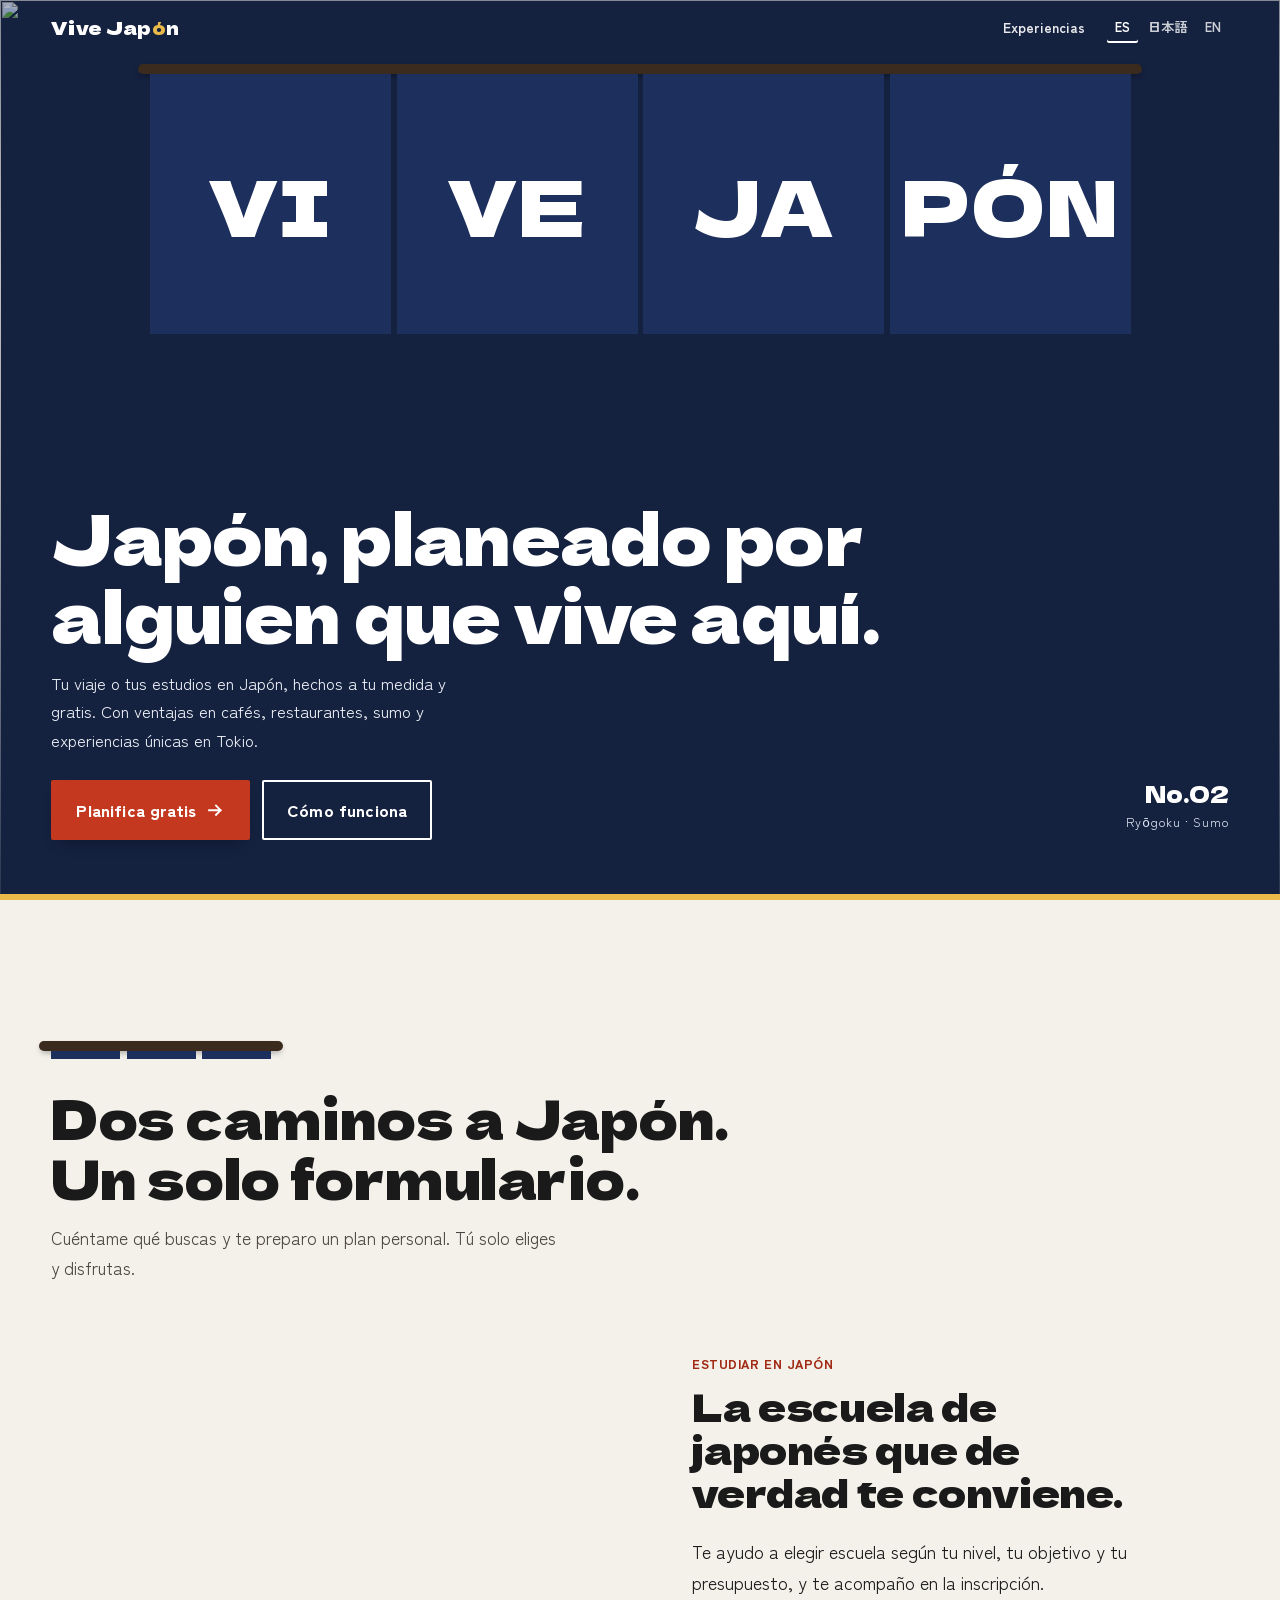
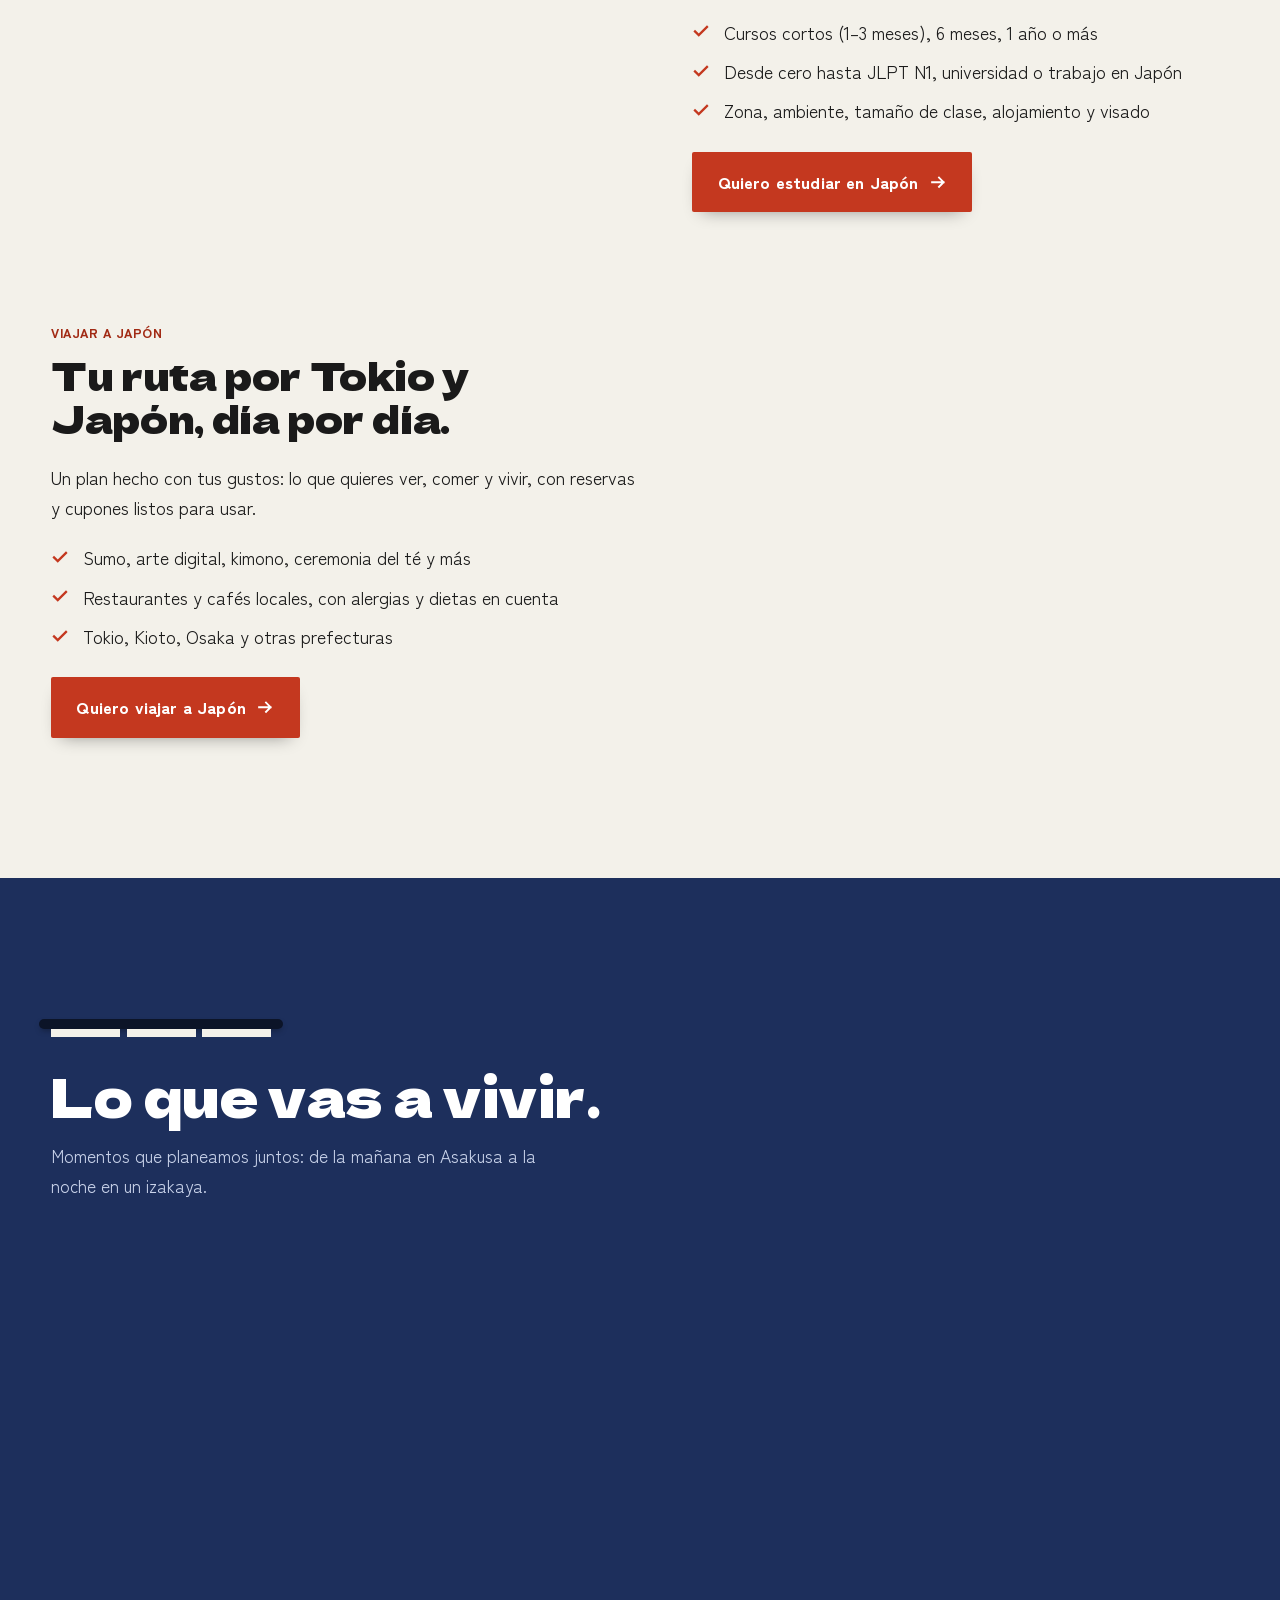
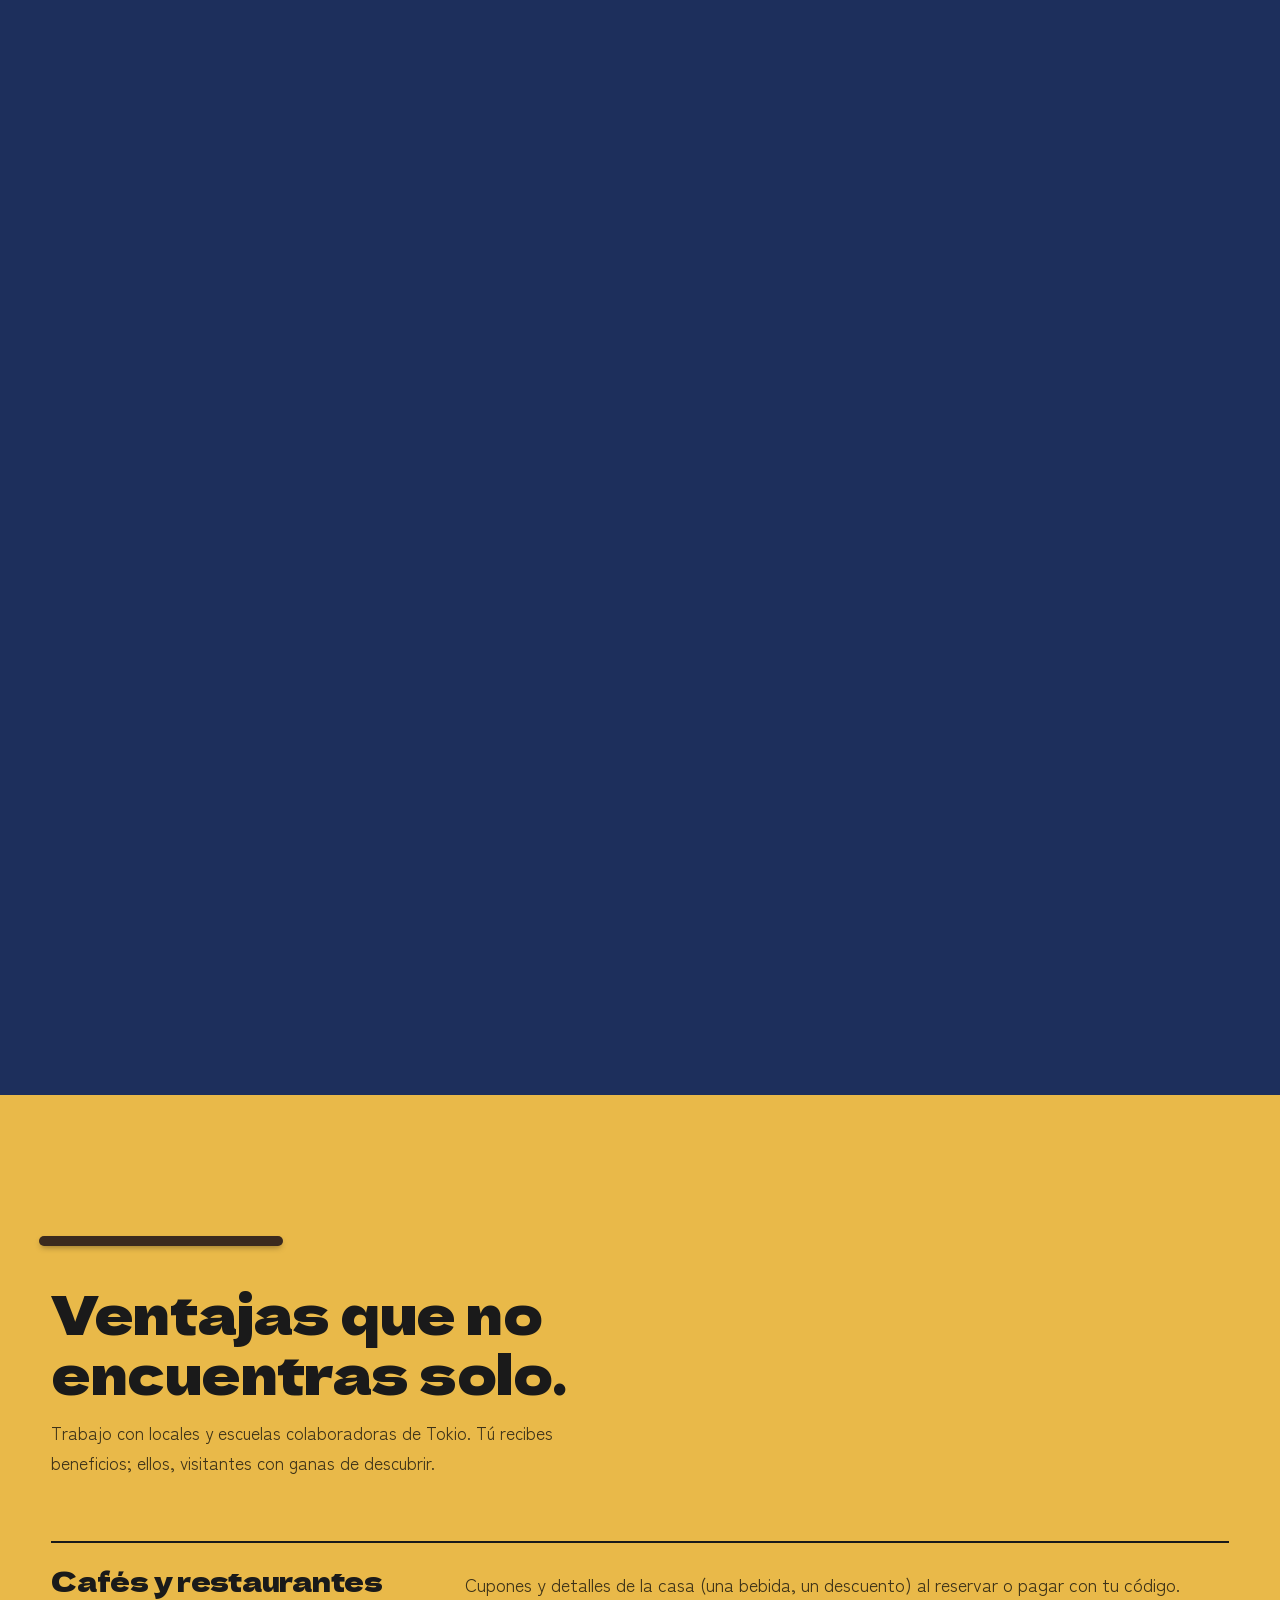
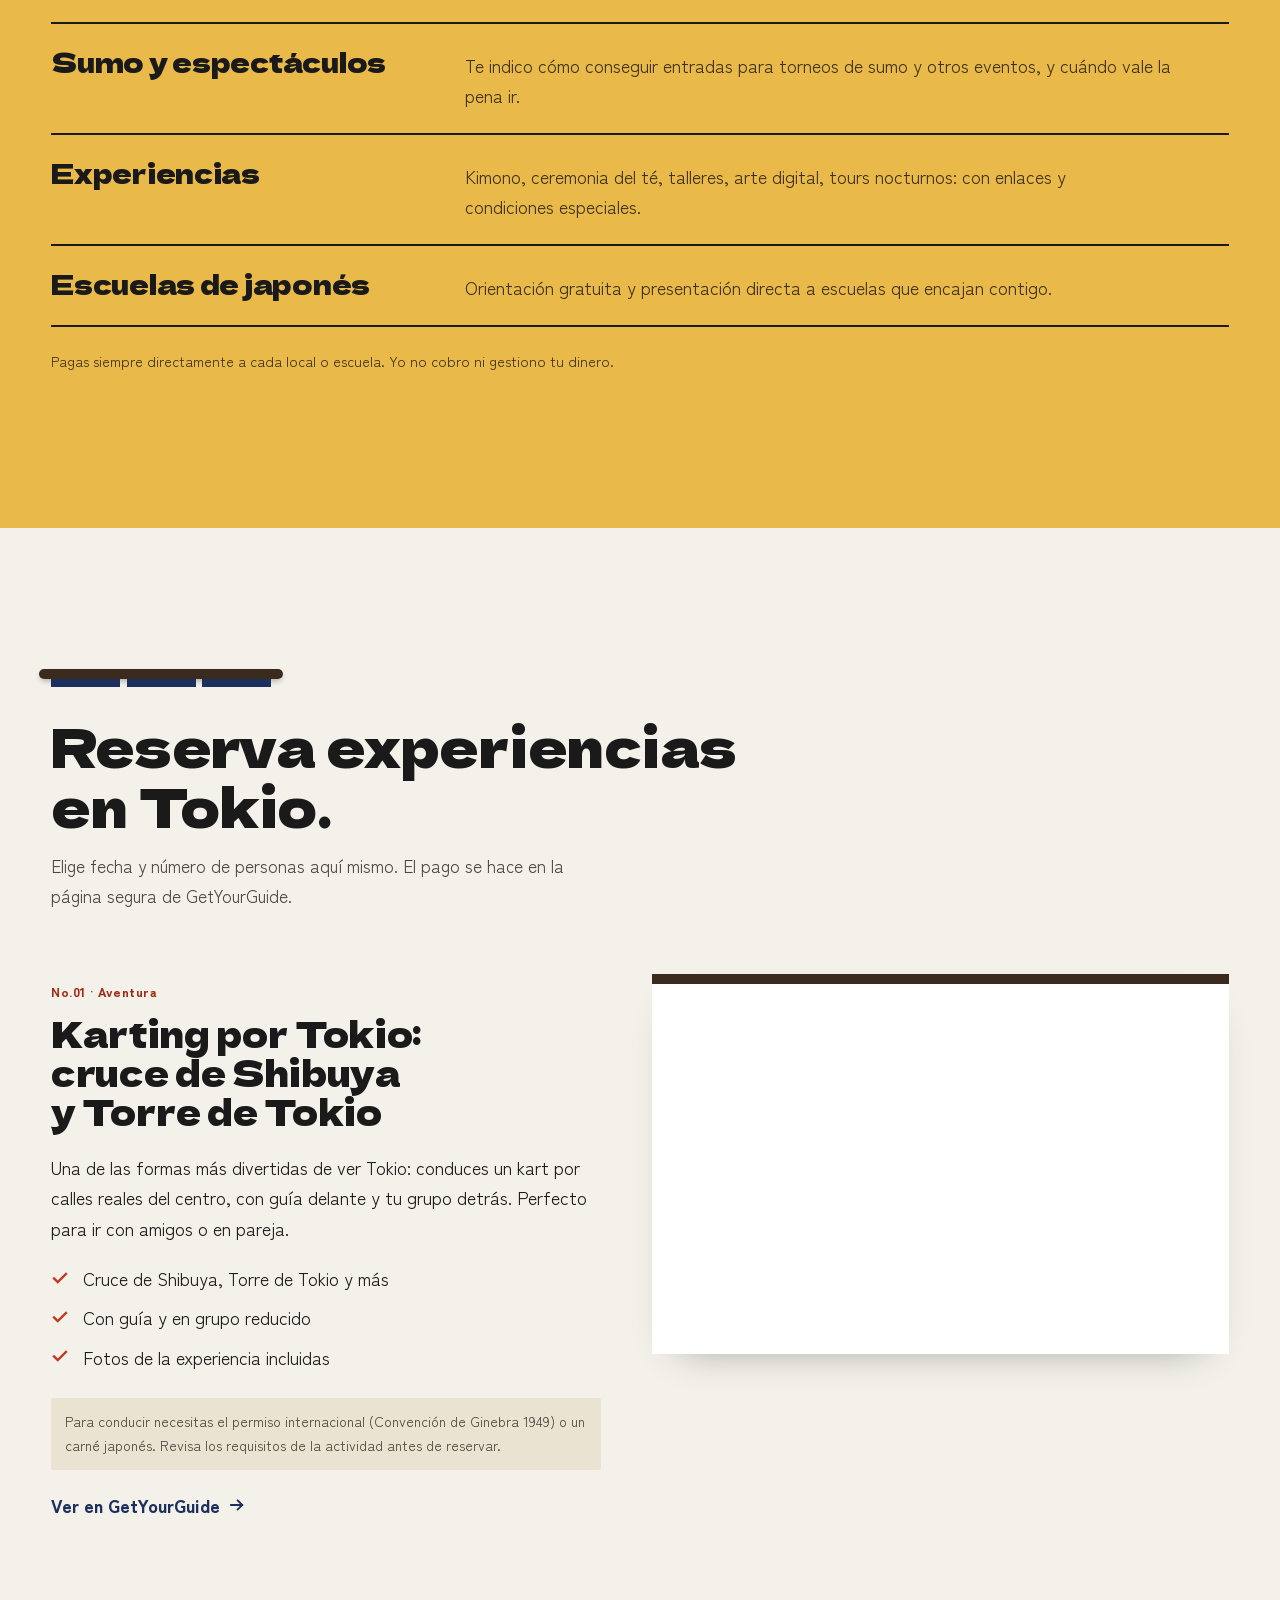
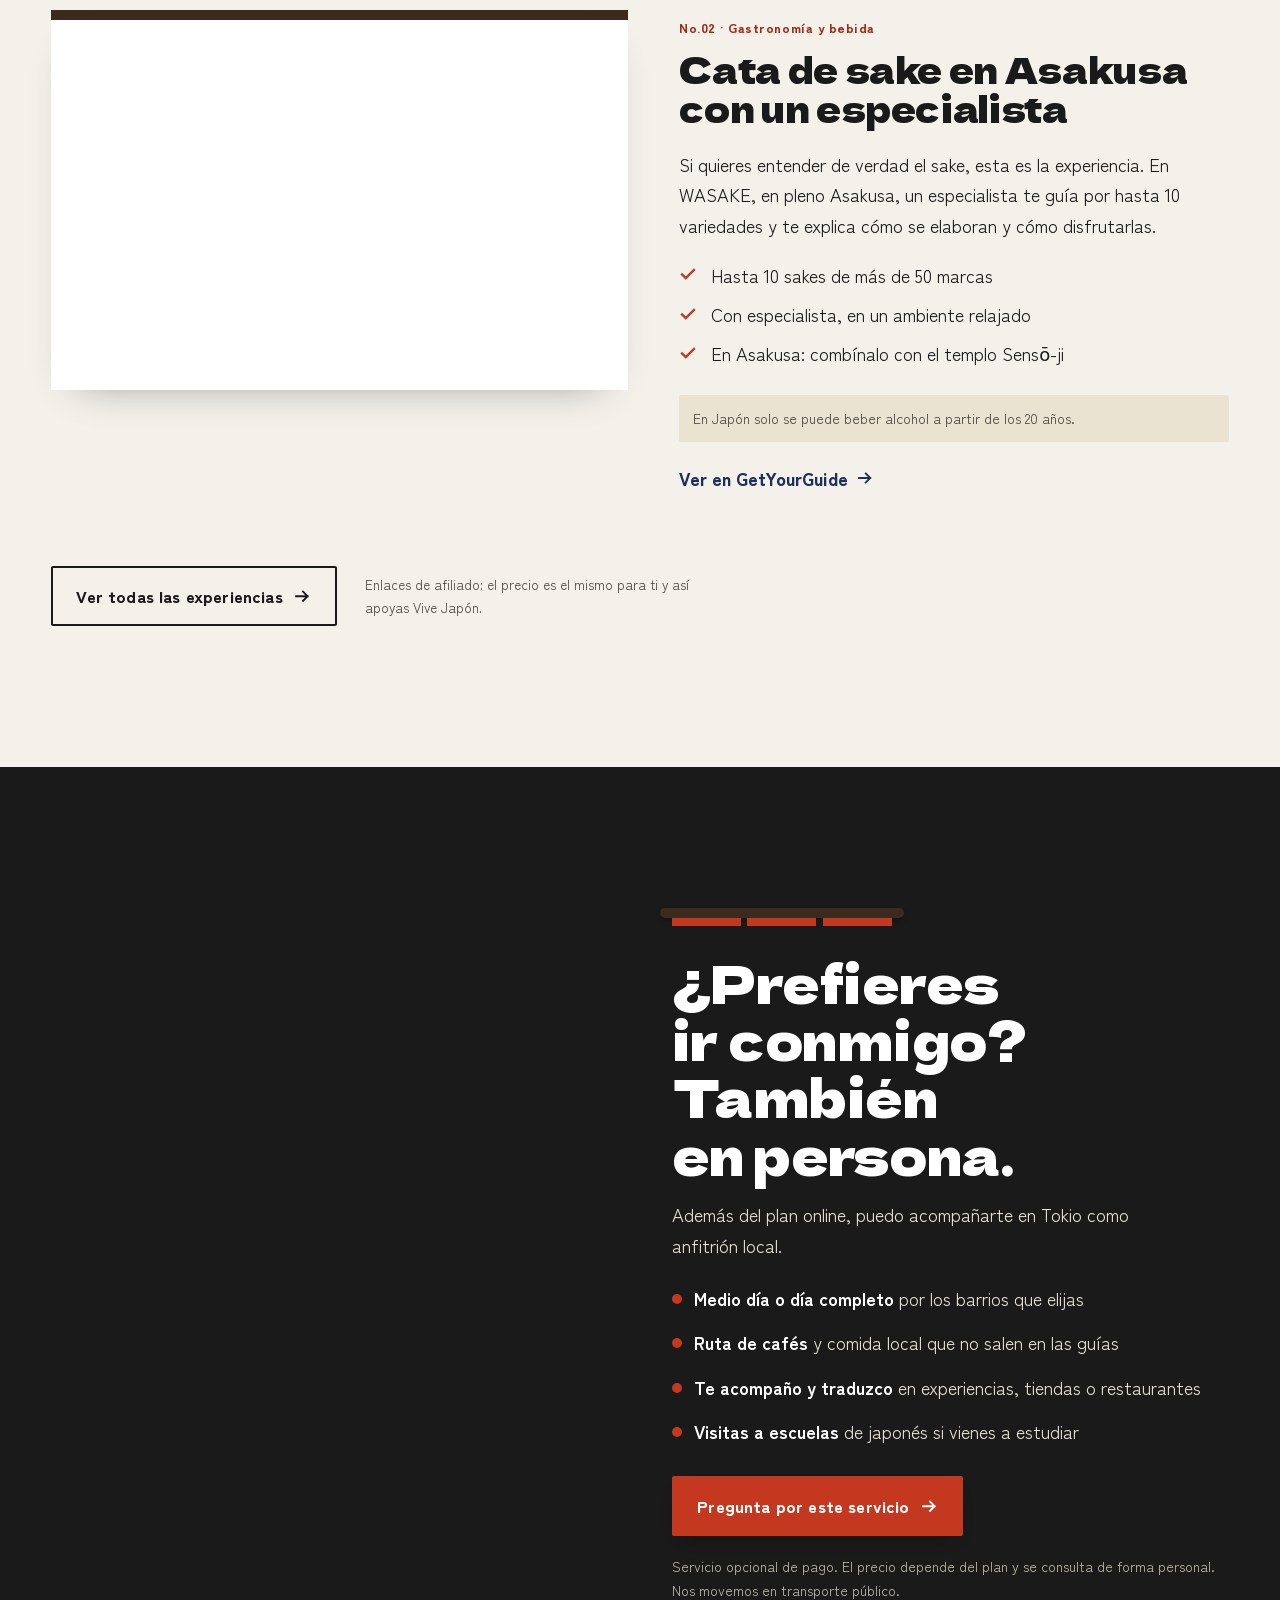
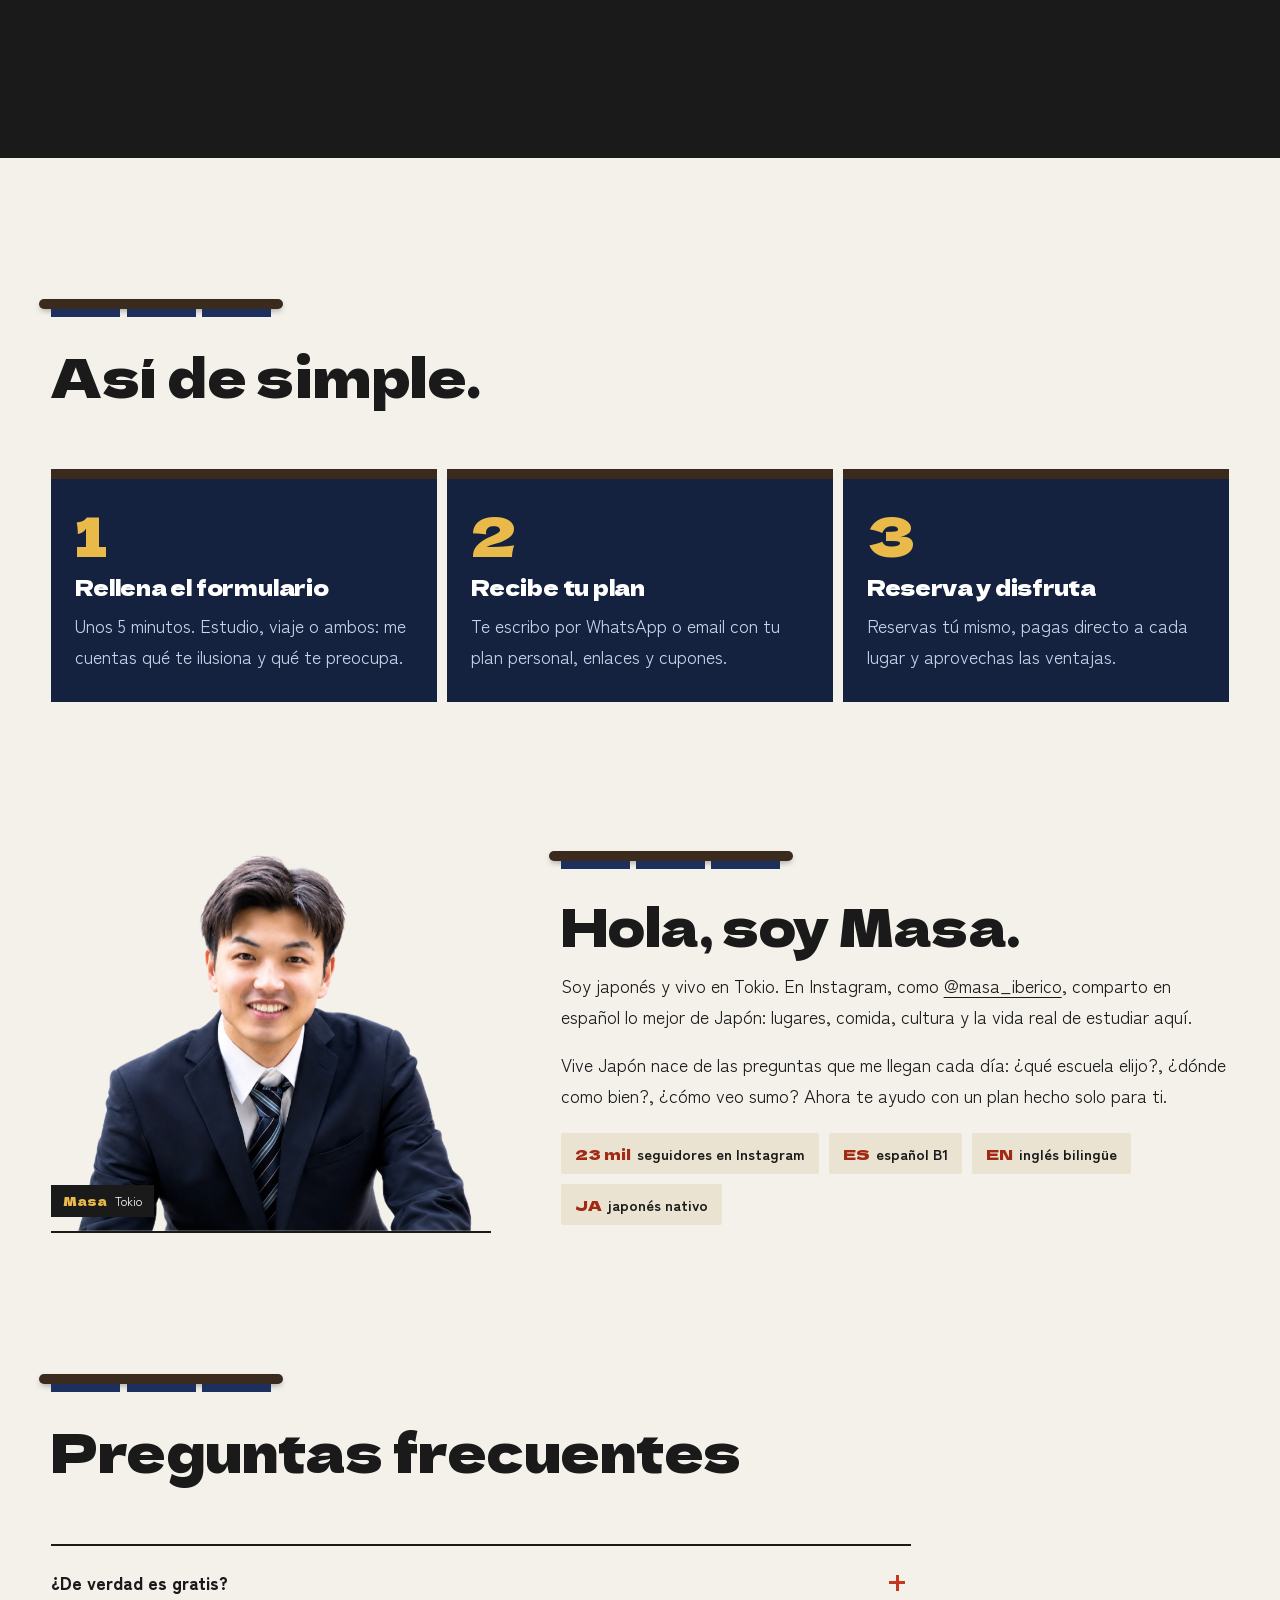
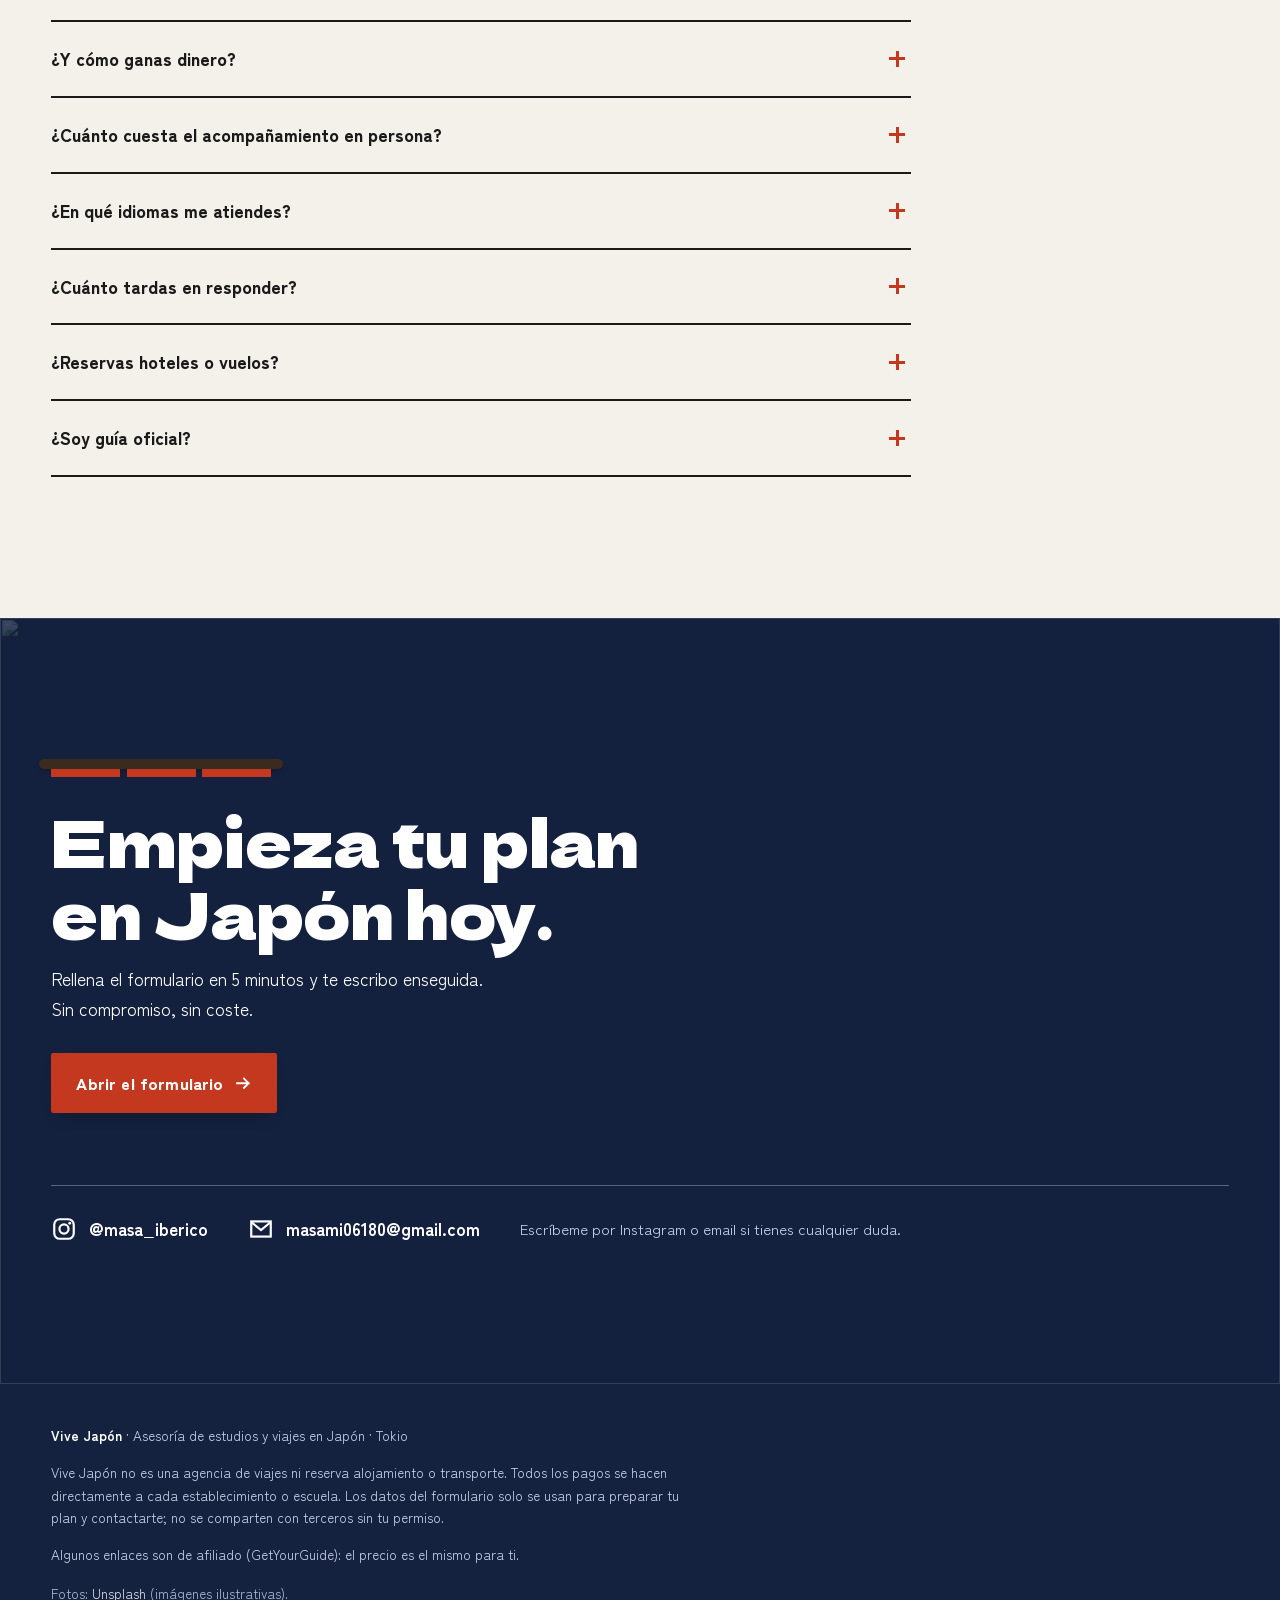
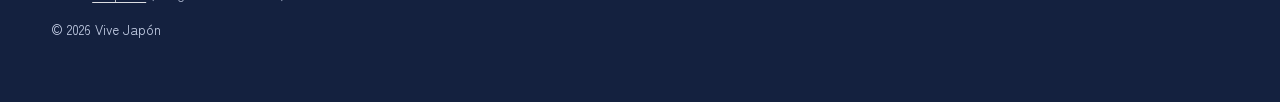
==== commit a82ad2df: "Add sake tasting tour (GetYourGuide 927754) Co-Authored-By: Claude Opus 5.5 <noreply@anthropic.com>" ====
--- a/index.html
+++ b/index.html
@@ -21,11 +21,11 @@
 <link rel="preconnect" href="https://fonts.gstatic.com" crossorigin>
 <link rel="preconnect" href="https://images.unsplash.com">
 <link href="https://fonts.googleapis.com/css2?family=Dela+Gothic+One&family=Zen+Kaku+Gothic+New:wght@400;700;900&display=swap" rel="stylesheet">
-<link rel="stylesheet" href="assets/style.css?v=20261128a">
+<link rel="stylesheet" href="assets/style.css?v=20261128b">
 <!-- GetYourGuide Analytics -->
 <script async defer src="https://widget.getyourguide.com/dist/pa.umd.production.min.js" data-gyg-partner-id="FKH3YYZ"></script>
-<script src="assets/config.js?v=20261128a"></script>
-<script src="assets/main.js?v=20261128a" defer></script>
+<script src="assets/config.js?v=20261128b"></script>
+<script src="assets/main.js?v=20261128b" defer></script>
 </head>
 <body>
 <a class="skip" href="#main">Saltar al contenido</a>
@@ -206,6 +206,17 @@
         </div>
         <div class="tour-widget"><div class="gyg" data-gyg-href="https://widget.getyourguide.com/default/availability.frame" data-gyg-tour-id="873166" data-gyg-locale-code="es-ES" data-gyg-currency="JPY" data-gyg-widget="availability" data-gyg-partner-id="FKH3YYZ"></div></div>
       </article>
+      <article class="tour">
+        <div class="tour-copy fade">
+          <span class="tag">No.02 · Gastronomía y bebida</span>
+          <h3>Cata de sake en Asakusa con un especialista</h3>
+          <p>Si quieres entender de verdad el sake, esta es la experiencia. En WASAKE, en pleno Asakusa, un especialista te guía por hasta 10 variedades y te explica cómo se elaboran y cómo disfrutarlas.</p>
+          <ul class="ticks"><li><svg aria-hidden="true"><use href="#i-check"/></svg>Hasta 10 sakes de más de 50 marcas</li><li><svg aria-hidden="true"><use href="#i-check"/></svg>Con especialista, en un ambiente relajado</li><li><svg aria-hidden="true"><use href="#i-check"/></svg>En Asakusa: combínalo con el templo Sensō-ji</li></ul>
+          <p class="tour-note">En Japón solo se puede beber alcohol a partir de los 20 años.</p>
+          <a class="tour-link" href="https://gyg.me/eQ5mTrHC" target="_blank" rel="sponsored noopener">Ver en GetYourGuide <svg aria-hidden="true"><use href="#i-arrow"/></svg></a>
+        </div>
+        <div class="tour-widget"><div class="gyg" data-gyg-href="https://widget.getyourguide.com/default/availability.frame" data-gyg-tour-id="927754" data-gyg-locale-code="es-ES" data-gyg-currency="JPY" data-gyg-widget="availability" data-gyg-partner-id="FKH3YYZ"></div></div>
+      </article>
     </div>
     <div class="tours-foot fade"><a class="btn btn-ghost" href="experiencias/">Ver todas las experiencias <svg aria-hidden="true"><use href="#i-arrow"/></svg></a><p class="aff">Enlaces de afiliado: el precio es el mismo para ti y así apoyas Vive Japón.</p></div>
   </div>
@@ -251,7 +262,7 @@
 <section class="sec" id="sobre-mi" style="padding-top:0">
   <div class="wrap about">
     <figure class="portrait fade">
-      <img src="assets/img/masa.png?v=20261128a" alt="Masa, fundador de Vive Japón" width="760" height="671" loading="lazy">
+      <img src="assets/img/masa.png?v=20261128b" alt="Masa, fundador de Vive Japón" width="760" height="671" loading="lazy">
       <figcaption><b>Masa</b>Tokio</figcaption>
     </figure>
     <div class="fade">
--- a/assets/style.css
+++ b/assets/style.css
@@ -370,3 +370,4 @@
 .tours-hero .head-noren > span { background: var(--washi); }
 .tours-cta h2 { font-size: clamp(1.8rem, 4vw, 3rem); }
 .tours-cta p { color: #3d3218; margin: .8rem 0 1.6rem; }
+@media (min-width: 900px) { .tour:nth-child(even) { grid-template-columns: 1.05fr 1fr; } .tour:nth-child(even) .tour-widget { order: -1; } }
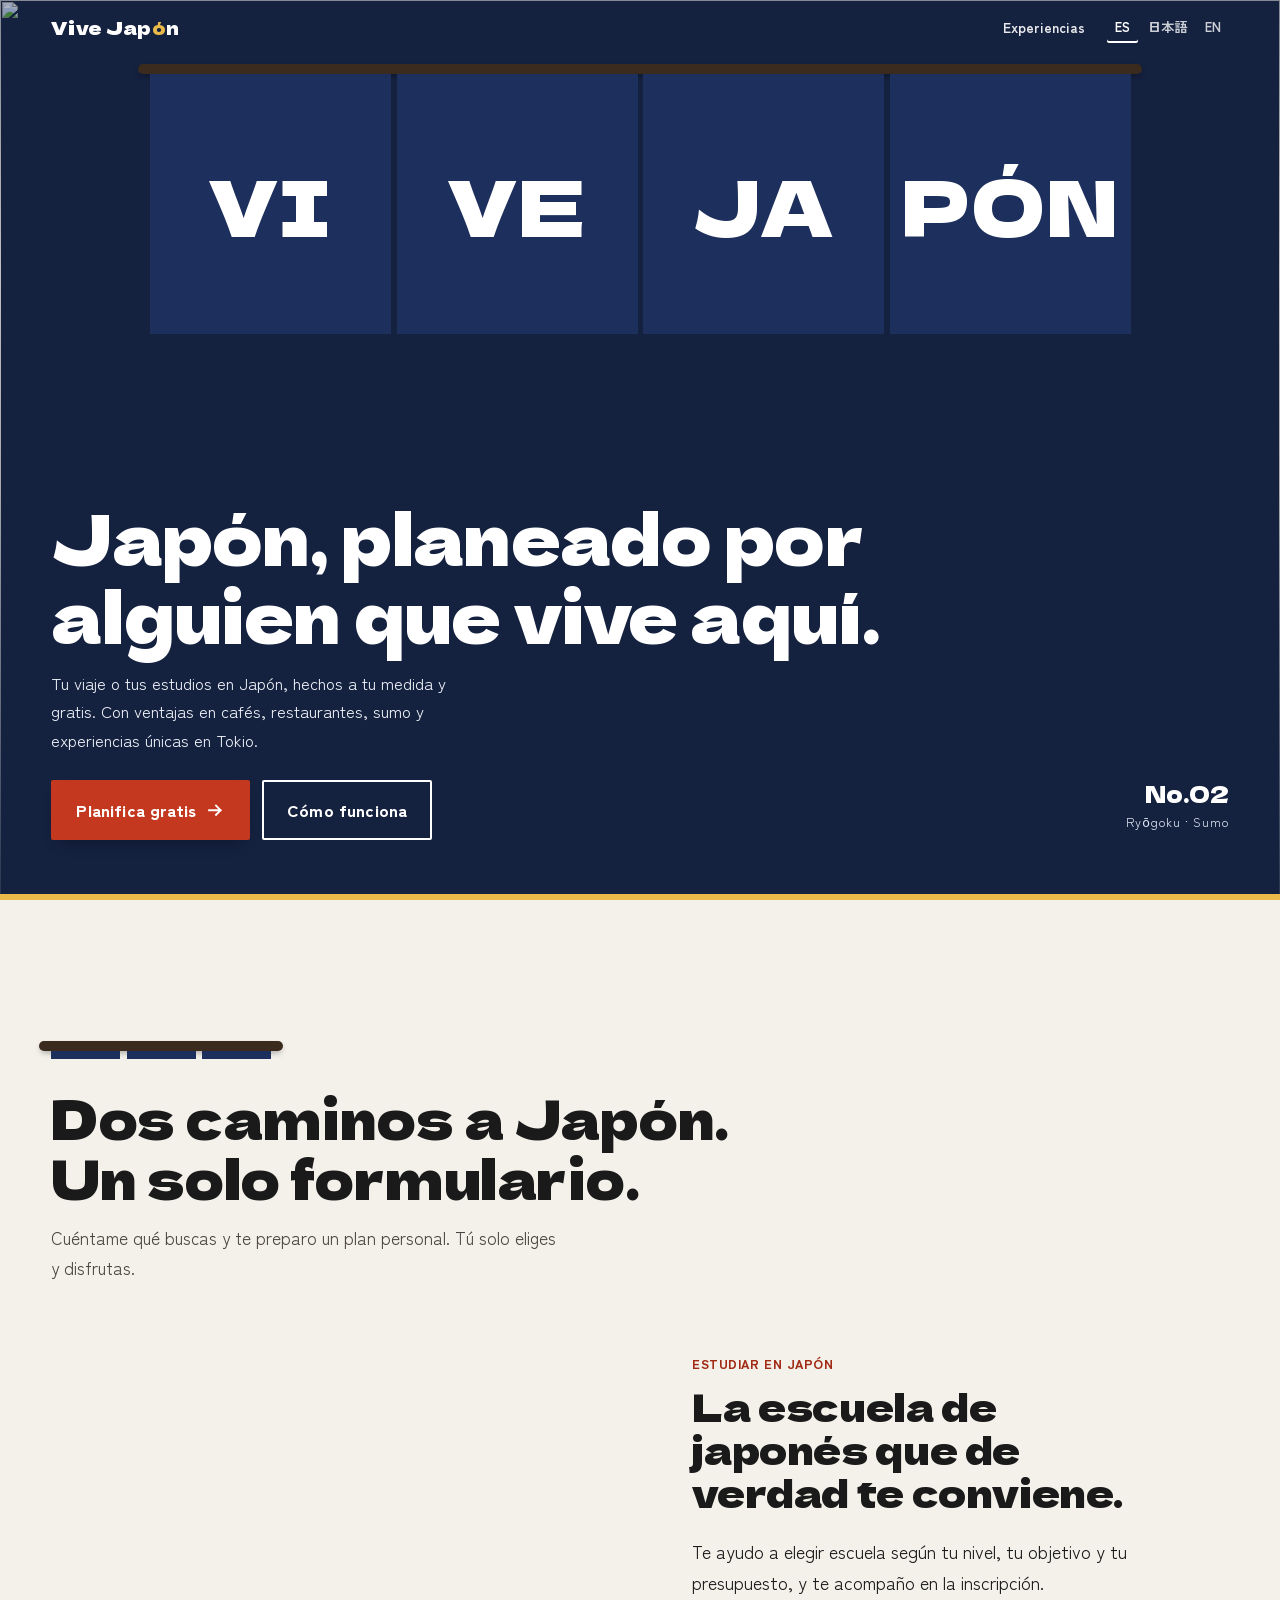
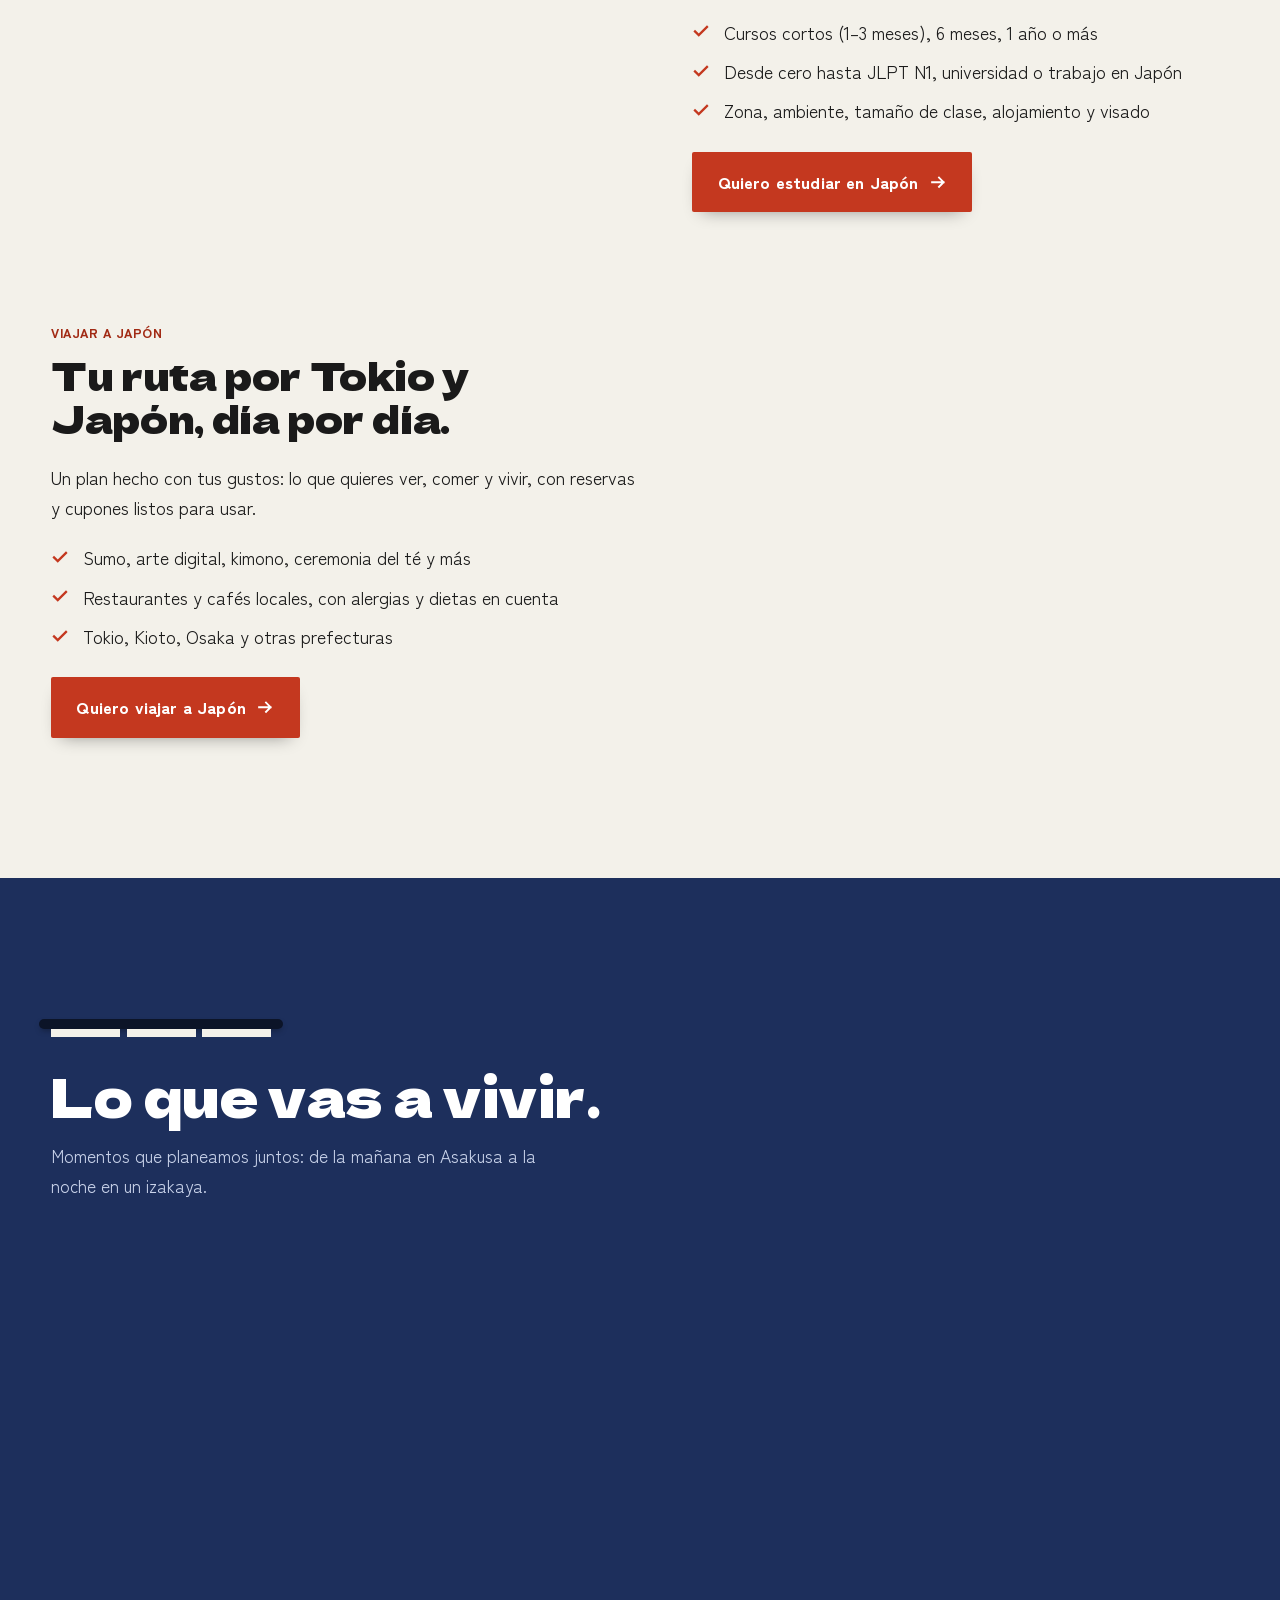
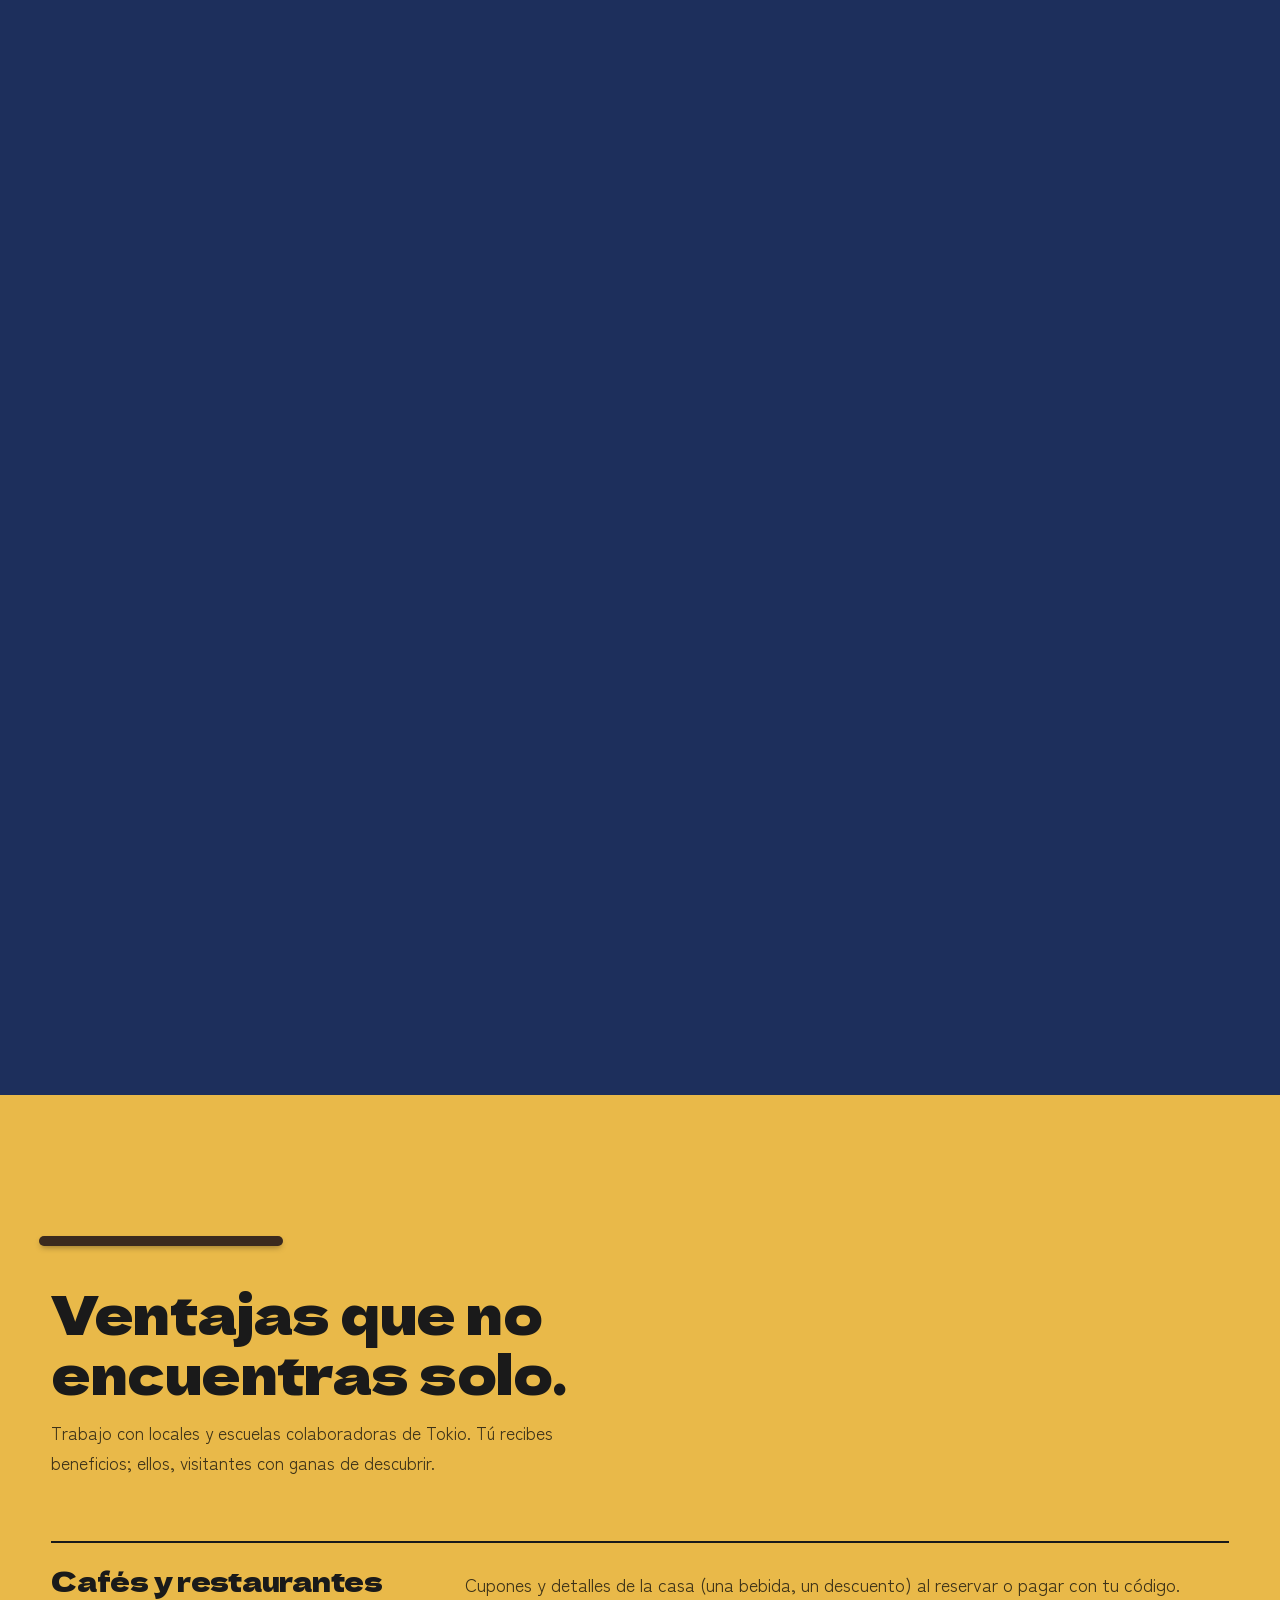
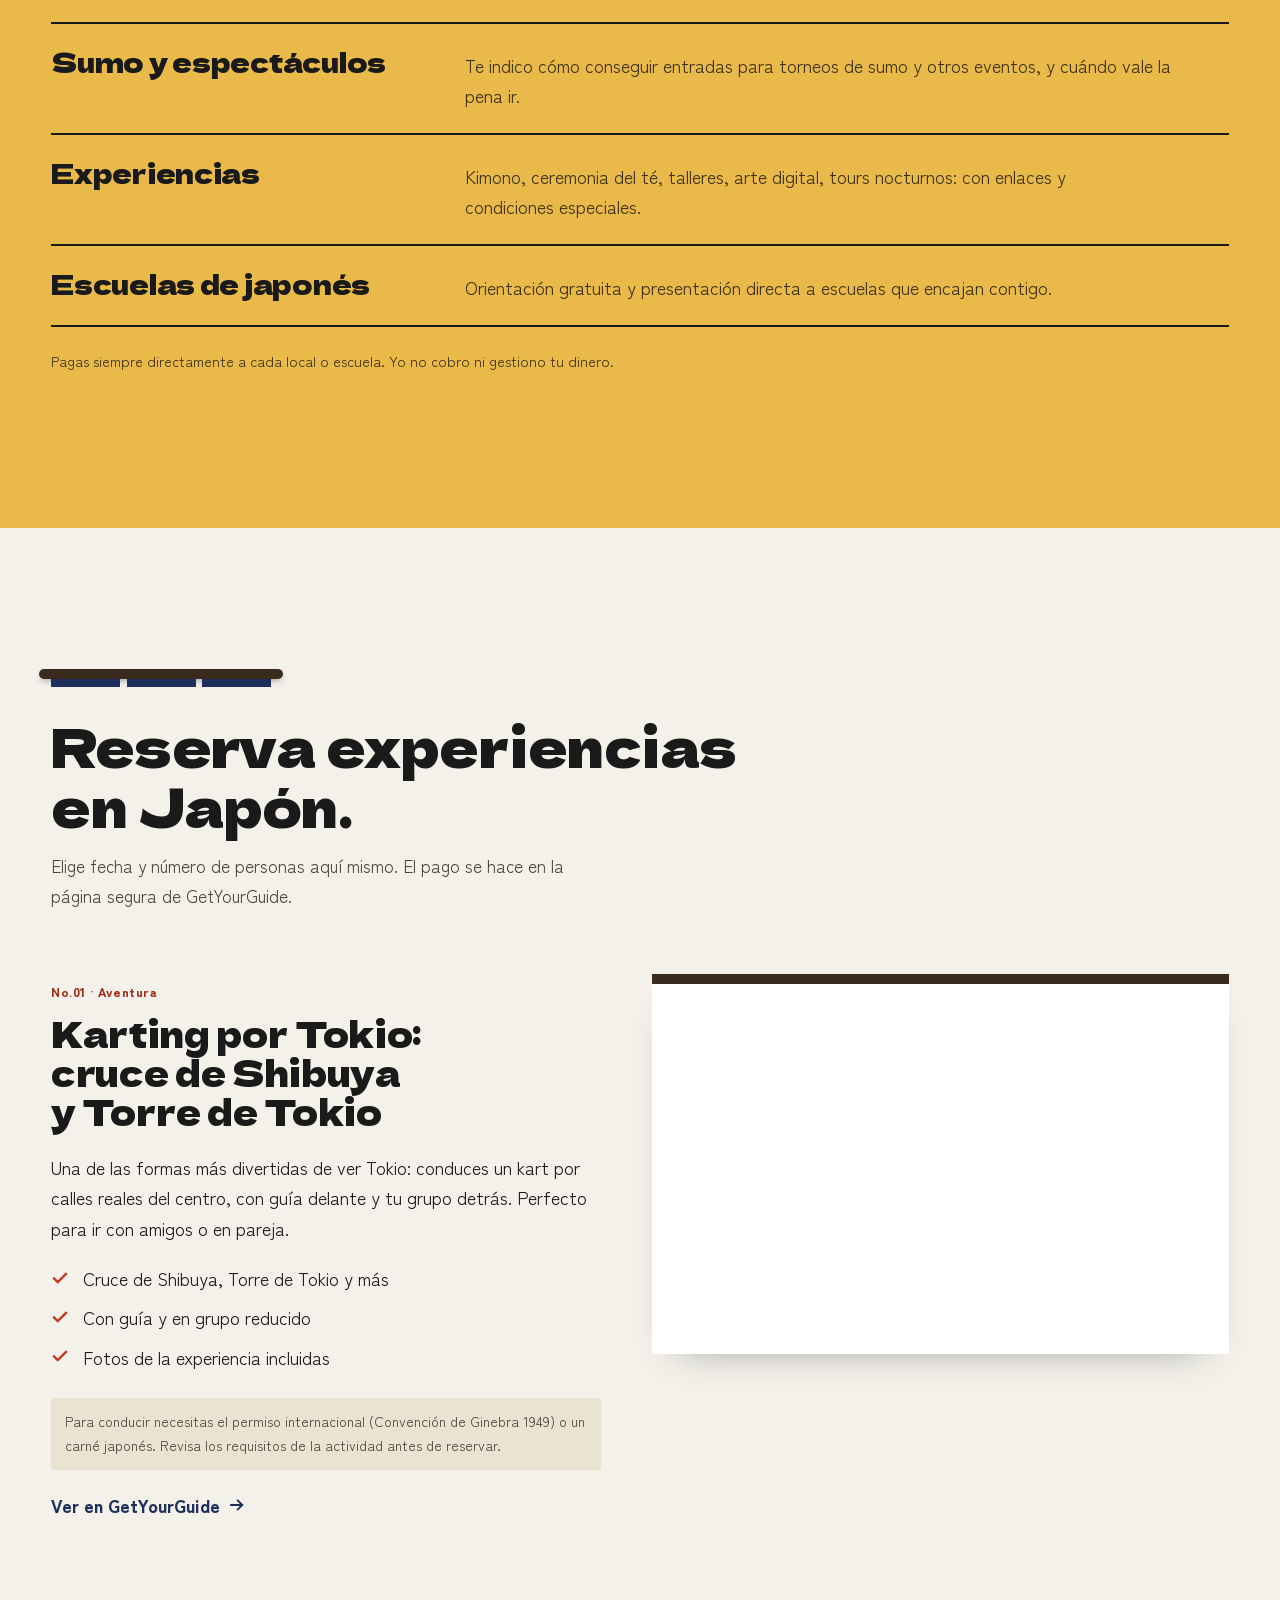
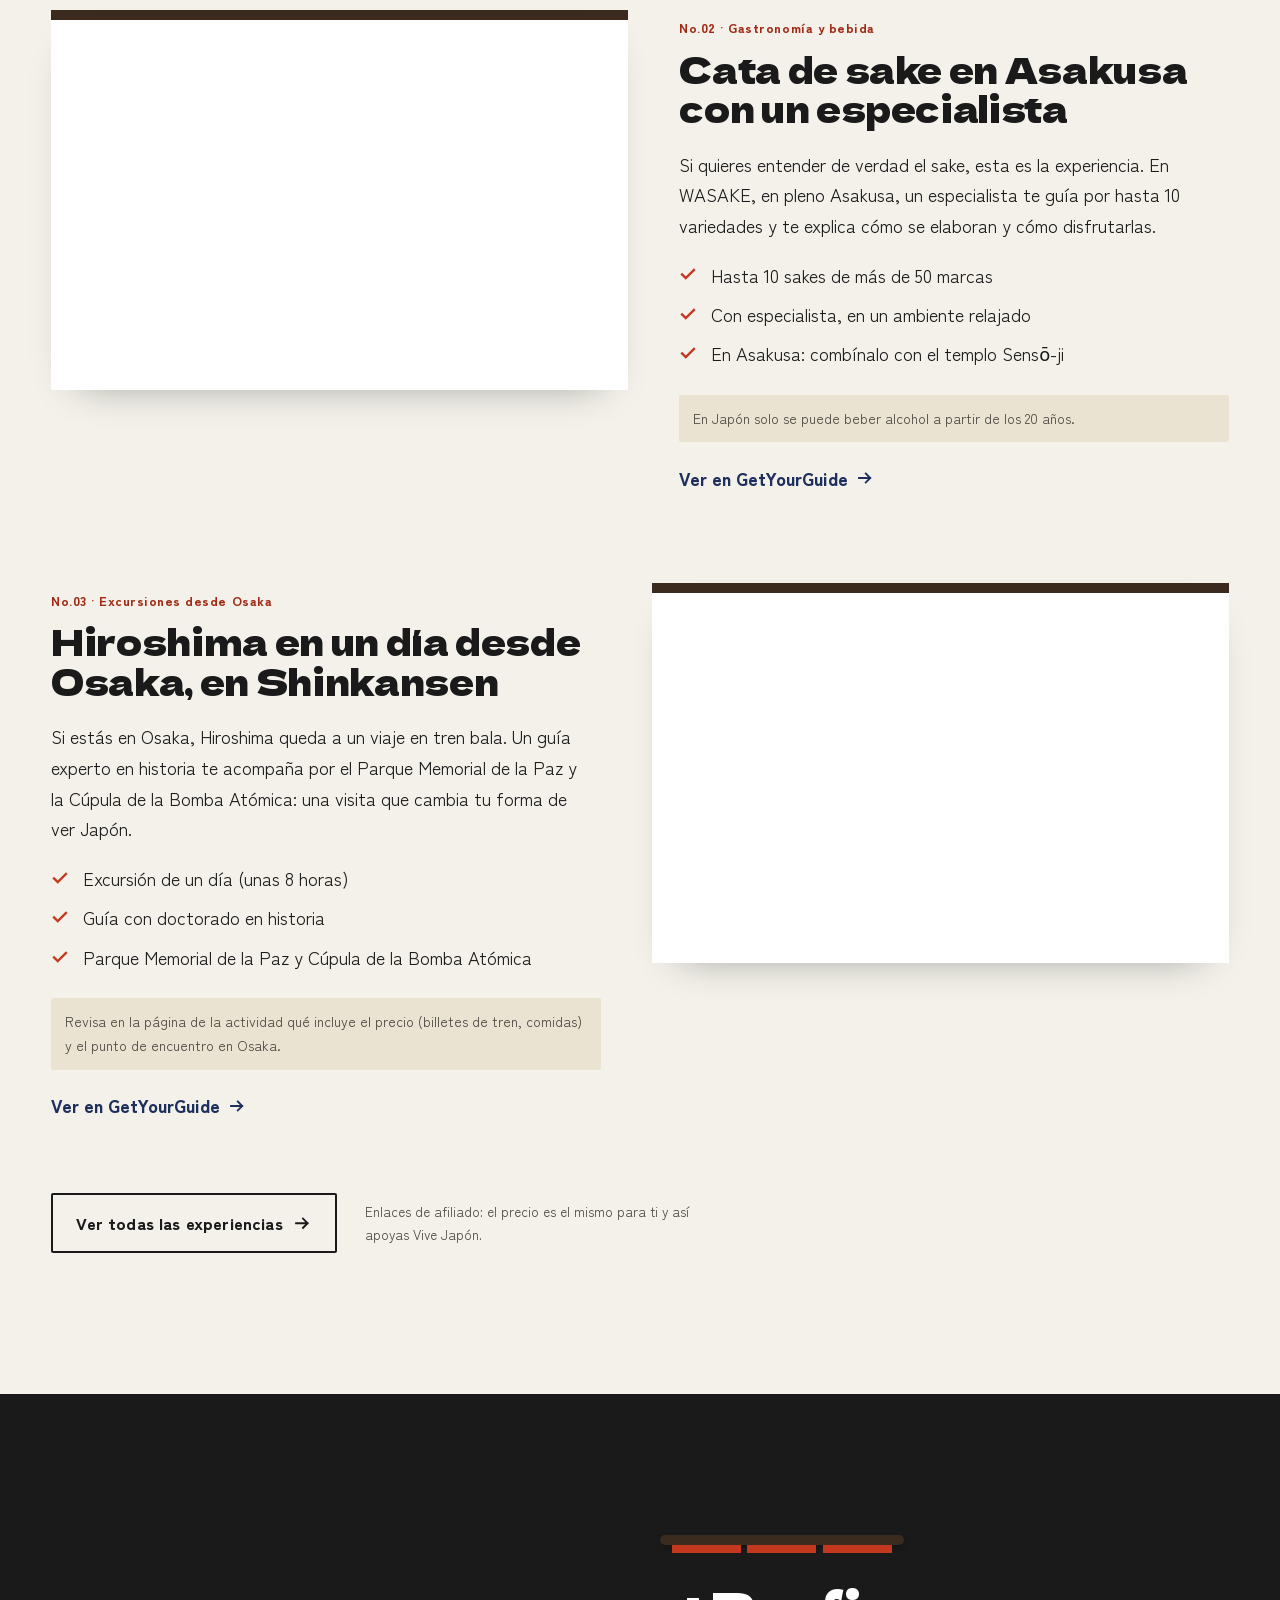
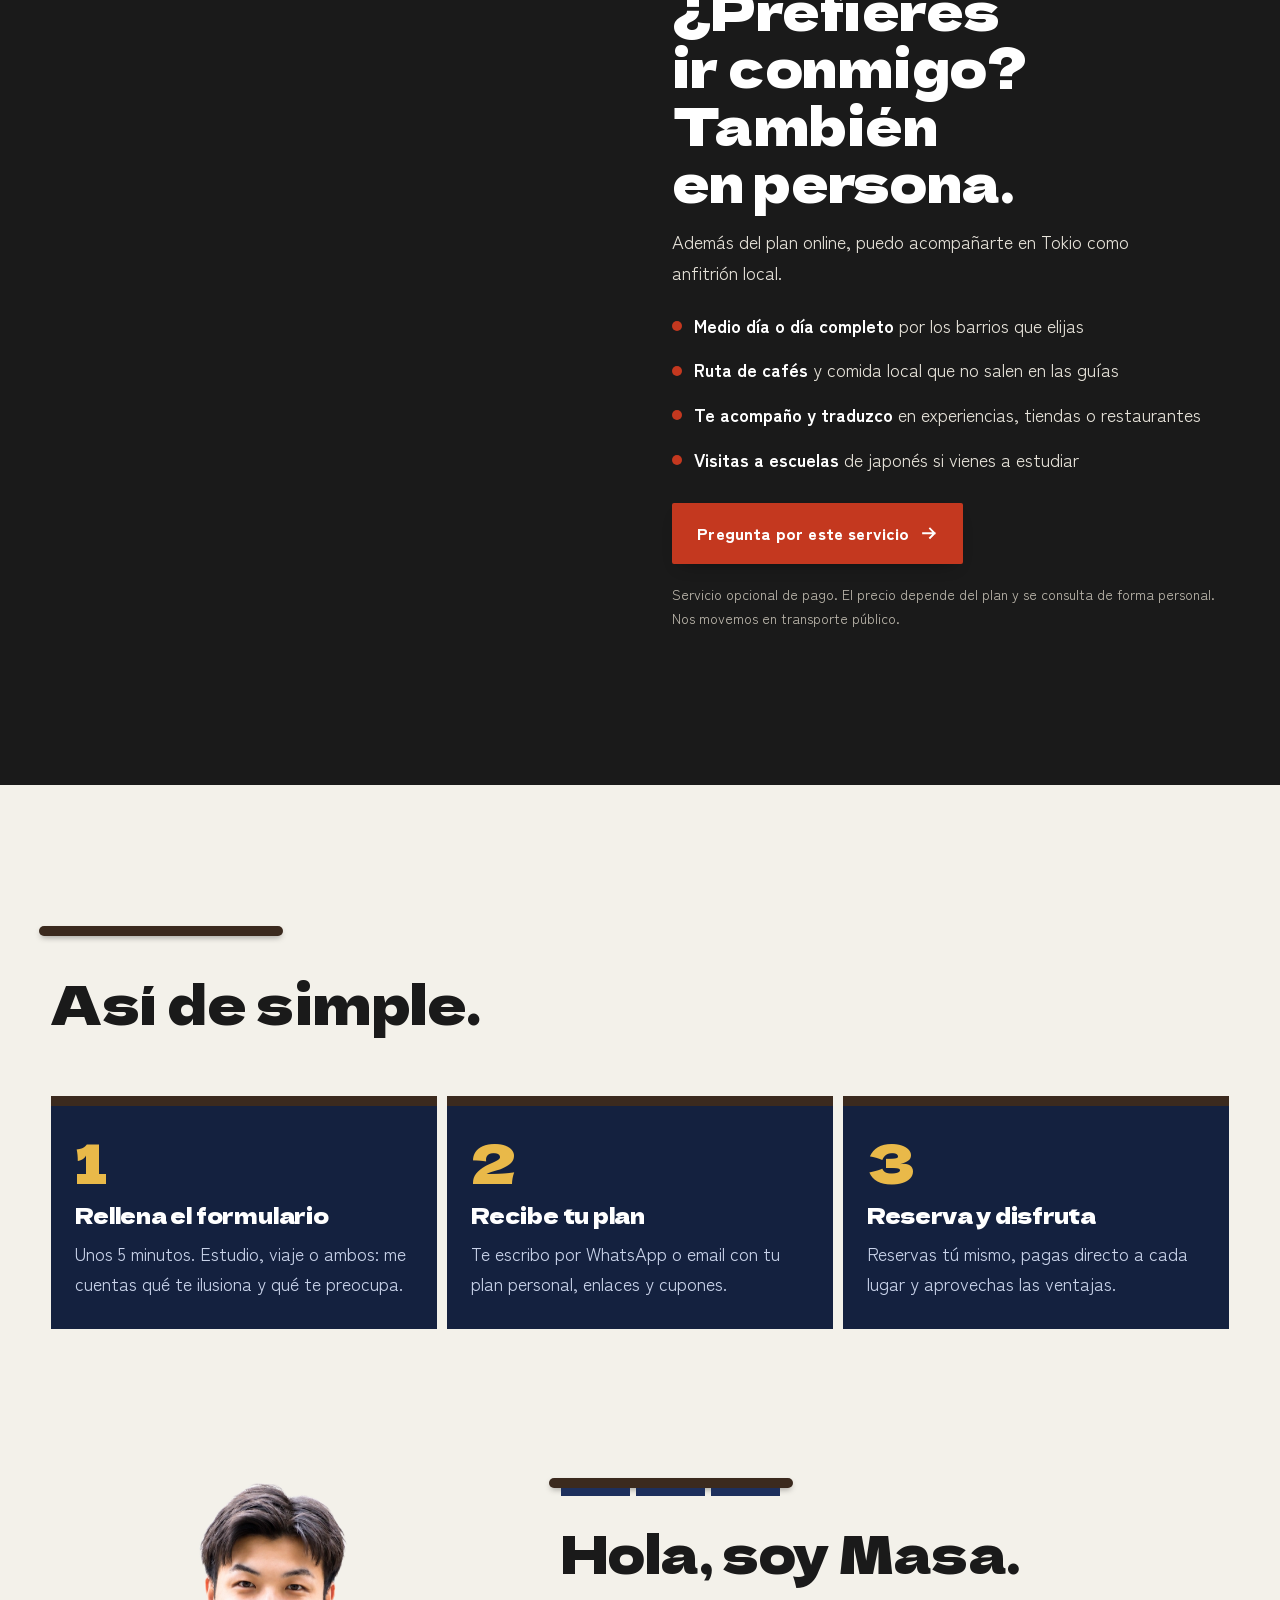
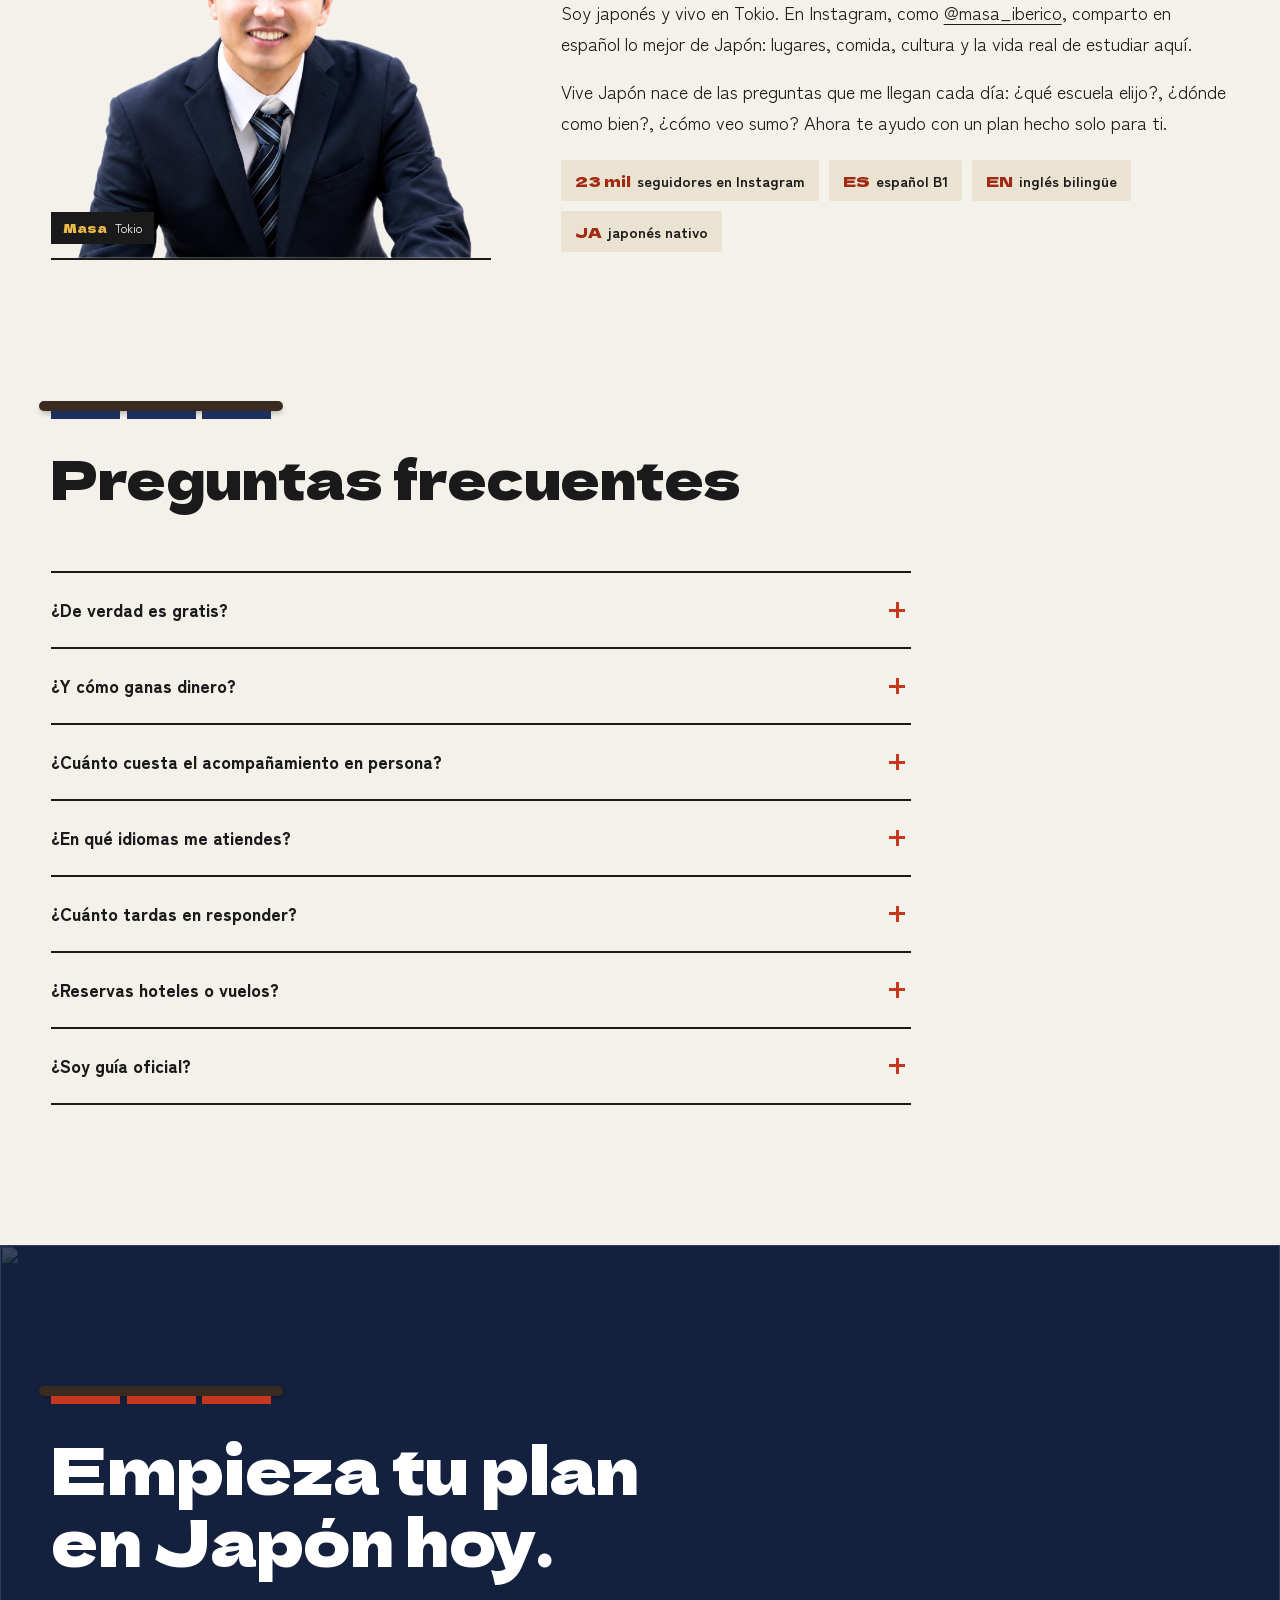
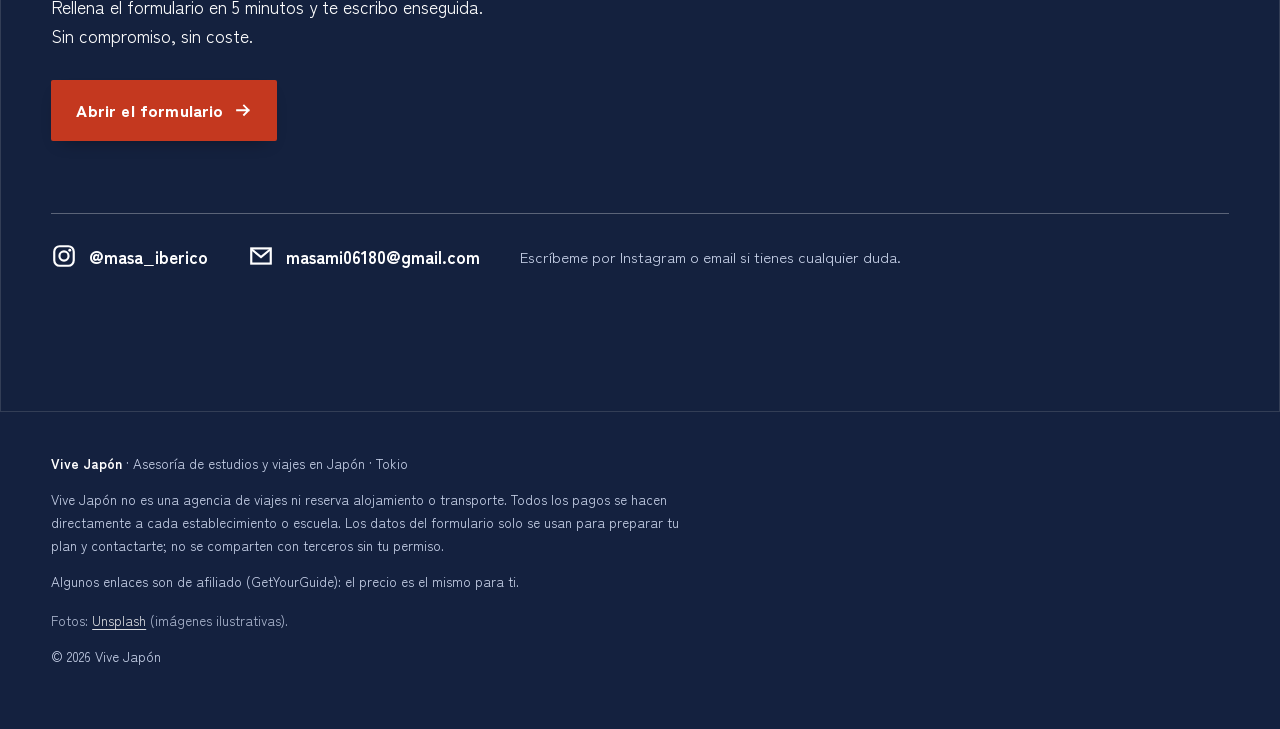
==== commit 20ef46cb: "Add Hiroshima day trip from Osaka (GetYourGuide 1125934); headings now cover all Japan Co-Authored-B" ====
--- a/index.html
+++ b/index.html
@@ -21,11 +21,11 @@
 <link rel="preconnect" href="https://fonts.gstatic.com" crossorigin>
 <link rel="preconnect" href="https://images.unsplash.com">
 <link href="https://fonts.googleapis.com/css2?family=Dela+Gothic+One&family=Zen+Kaku+Gothic+New:wght@400;700;900&display=swap" rel="stylesheet">
-<link rel="stylesheet" href="assets/style.css?v=20261128b">
+<link rel="stylesheet" href="assets/style.css?v=20261128c">
 <!-- GetYourGuide Analytics -->
 <script async defer src="https://widget.getyourguide.com/dist/pa.umd.production.min.js" data-gyg-partner-id="FKH3YYZ"></script>
-<script src="assets/config.js?v=20261128b"></script>
-<script src="assets/main.js?v=20261128b" defer></script>
+<script src="assets/config.js?v=20261128c"></script>
+<script src="assets/main.js?v=20261128c" defer></script>
 </head>
 <body>
 <a class="skip" href="#main">Saltar al contenido</a>
@@ -191,7 +191,7 @@
   <div class="wrap">
     <div class="sec-head fade">
       <div class="noren head-noren" data-hang aria-hidden="true"><span></span><span></span><span></span></div>
-      <h2>Reserva experiencias en Tokio.</h2>
+      <h2>Reserva experiencias en Japón.</h2>
       <p>Elige fecha y número de personas aquí mismo. El pago se hace en la página segura de GetYourGuide.</p>
     </div>
     <div class="tours">
@@ -216,6 +216,17 @@
           <a class="tour-link" href="https://gyg.me/eQ5mTrHC" target="_blank" rel="sponsored noopener">Ver en GetYourGuide <svg aria-hidden="true"><use href="#i-arrow"/></svg></a>
         </div>
         <div class="tour-widget"><div class="gyg" data-gyg-href="https://widget.getyourguide.com/default/availability.frame" data-gyg-tour-id="927754" data-gyg-locale-code="es-ES" data-gyg-currency="JPY" data-gyg-widget="availability" data-gyg-partner-id="FKH3YYZ"></div></div>
+      </article>
+      <article class="tour">
+        <div class="tour-copy fade">
+          <span class="tag">No.03 · Excursiones desde Osaka</span>
+          <h3>Hiroshima en un día desde Osaka, en Shinkansen</h3>
+          <p>Si estás en Osaka, Hiroshima queda a un viaje en tren bala. Un guía experto en historia te acompaña por el Parque Memorial de la Paz y la Cúpula de la Bomba Atómica: una visita que cambia tu forma de ver Japón.</p>
+          <ul class="ticks"><li><svg aria-hidden="true"><use href="#i-check"/></svg>Excursión de un día (unas 8 horas)</li><li><svg aria-hidden="true"><use href="#i-check"/></svg>Guía con doctorado en historia</li><li><svg aria-hidden="true"><use href="#i-check"/></svg>Parque Memorial de la Paz y Cúpula de la Bomba Atómica</li></ul>
+          <p class="tour-note">Revisa en la página de la actividad qué incluye el precio (billetes de tren, comidas) y el punto de encuentro en Osaka.</p>
+          <a class="tour-link" href="https://gyg.me/quyy1nMG" target="_blank" rel="sponsored noopener">Ver en GetYourGuide <svg aria-hidden="true"><use href="#i-arrow"/></svg></a>
+        </div>
+        <div class="tour-widget"><div class="gyg" data-gyg-href="https://widget.getyourguide.com/default/availability.frame" data-gyg-tour-id="1125934" data-gyg-locale-code="es-ES" data-gyg-currency="JPY" data-gyg-widget="availability" data-gyg-partner-id="FKH3YYZ"></div></div>
       </article>
     </div>
     <div class="tours-foot fade"><a class="btn btn-ghost" href="experiencias/">Ver todas las experiencias <svg aria-hidden="true"><use href="#i-arrow"/></svg></a><p class="aff">Enlaces de afiliado: el precio es el mismo para ti y así apoyas Vive Japón.</p></div>
@@ -262,7 +273,7 @@
 <section class="sec" id="sobre-mi" style="padding-top:0">
   <div class="wrap about">
     <figure class="portrait fade">
-      <img src="assets/img/masa.png?v=20261128b" alt="Masa, fundador de Vive Japón" width="760" height="671" loading="lazy">
+      <img src="assets/img/masa.png?v=20261128c" alt="Masa, fundador de Vive Japón" width="760" height="671" loading="lazy">
       <figcaption><b>Masa</b>Tokio</figcaption>
     </figure>
     <div class="fade">
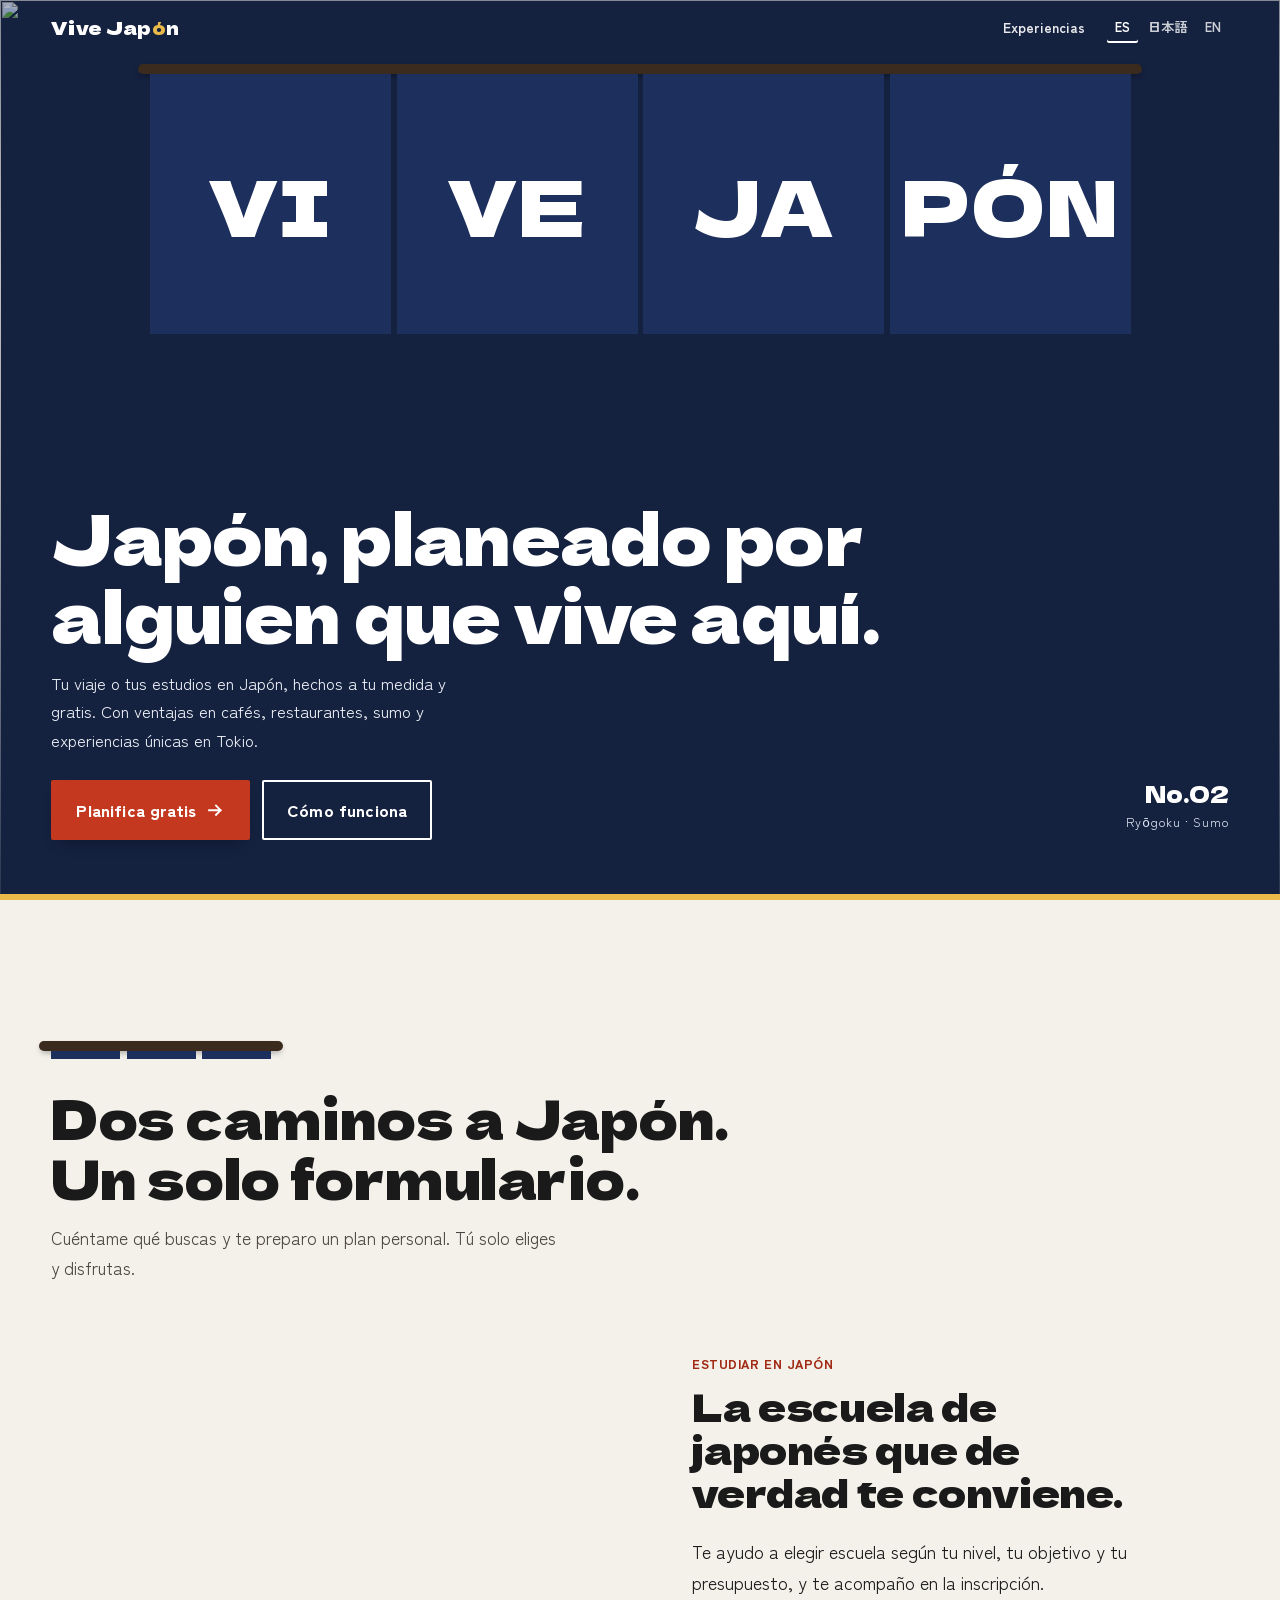
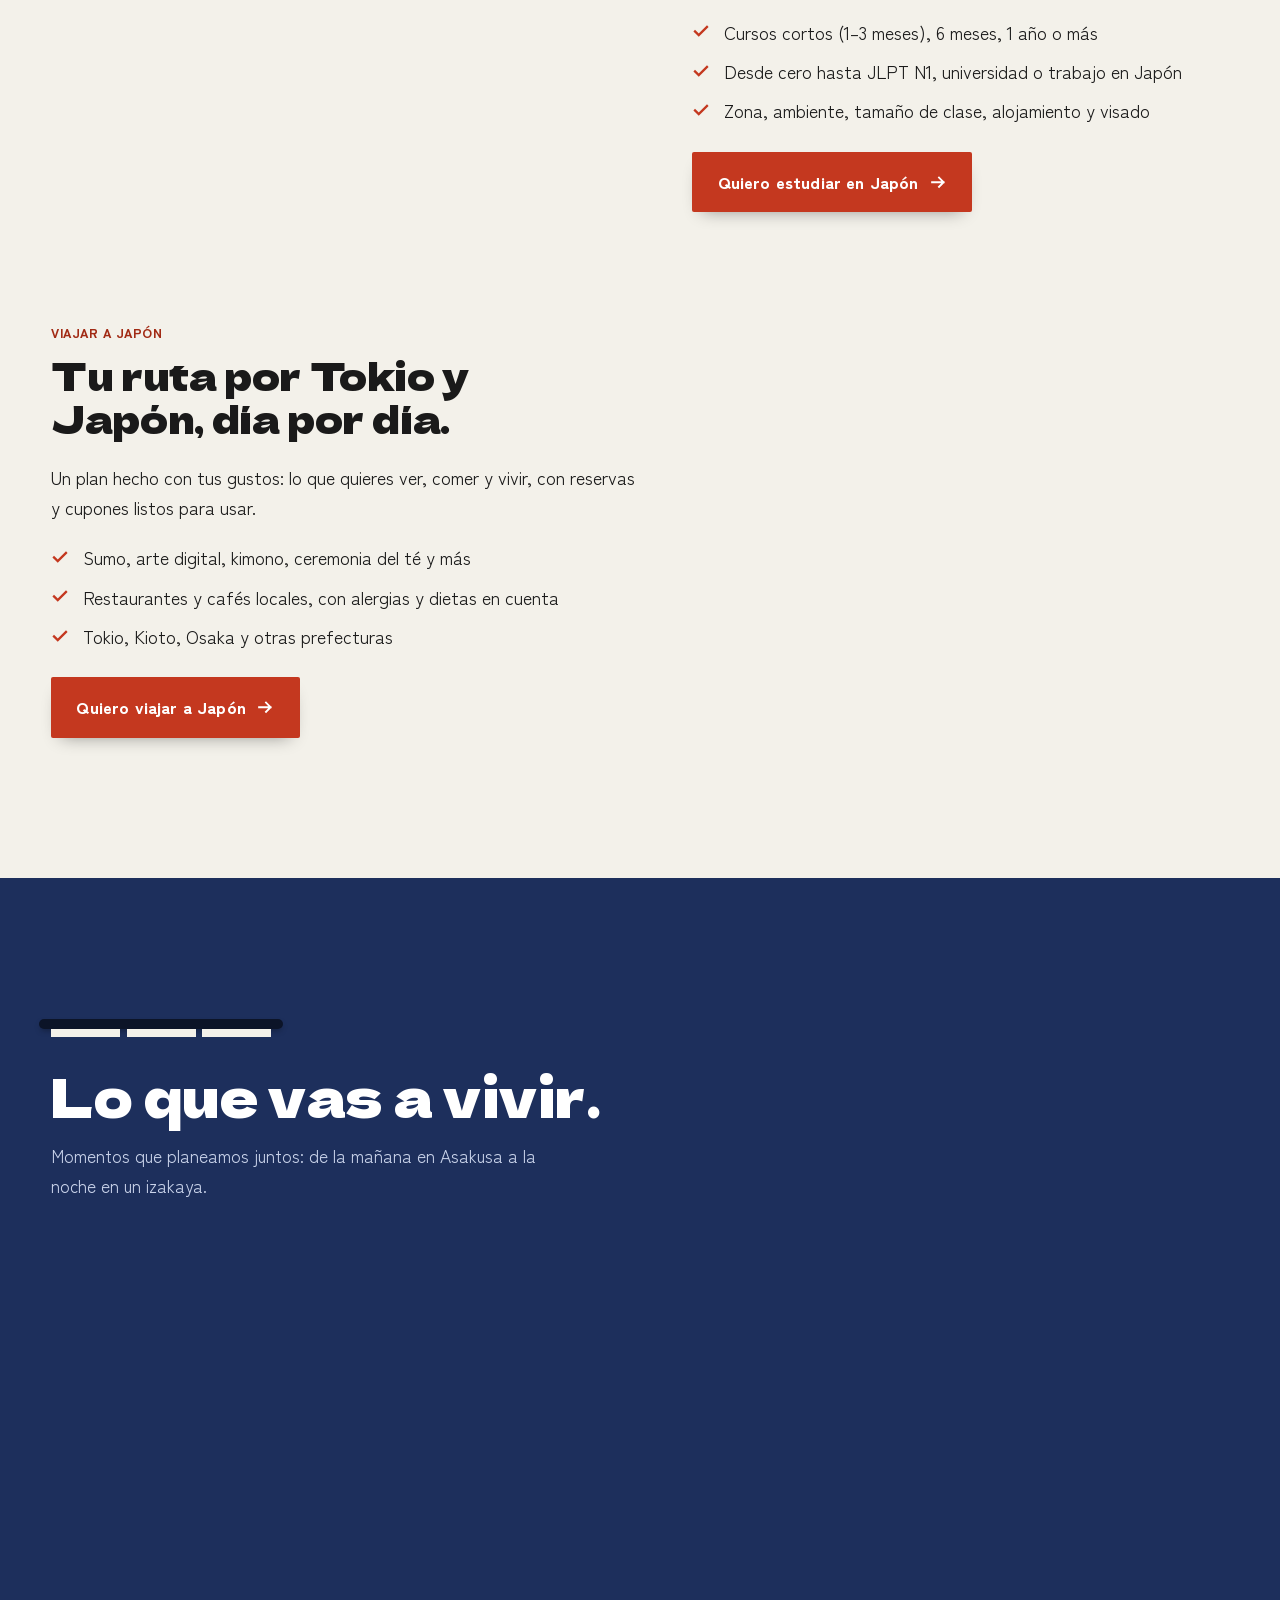
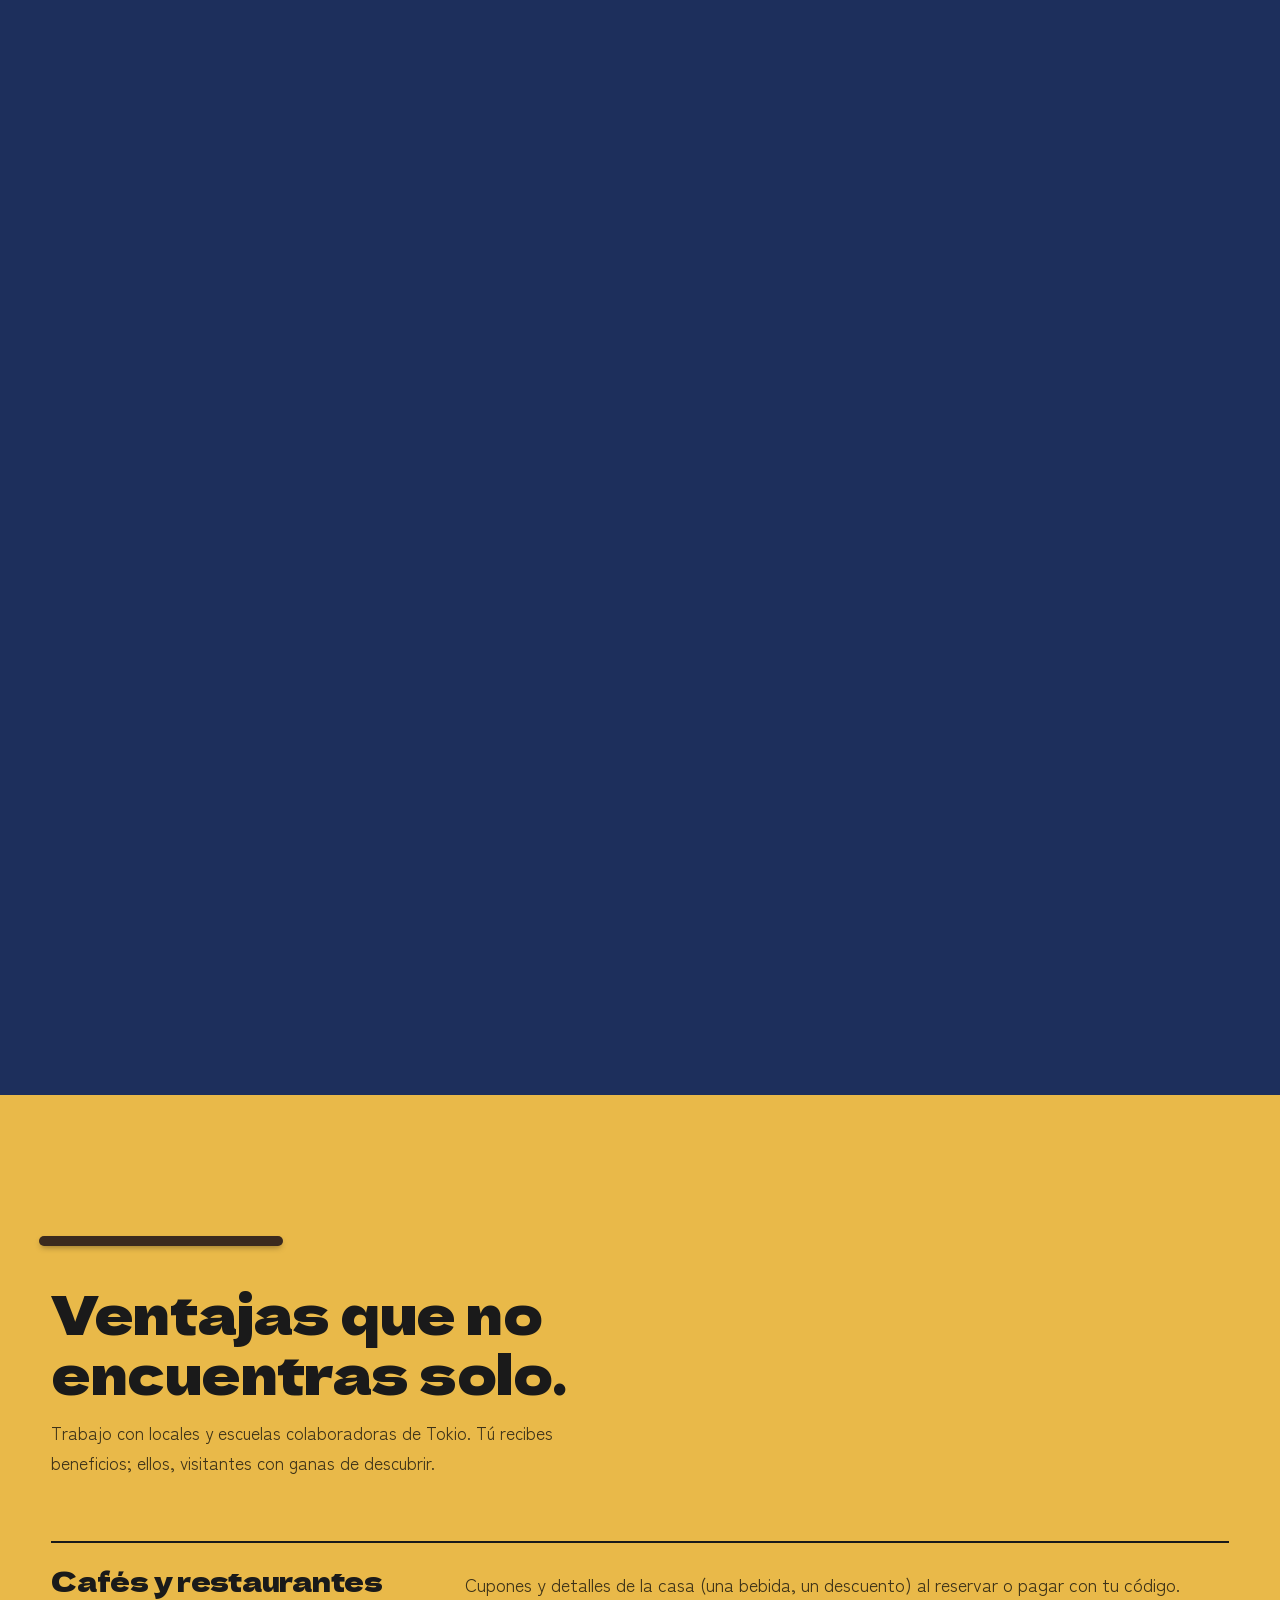
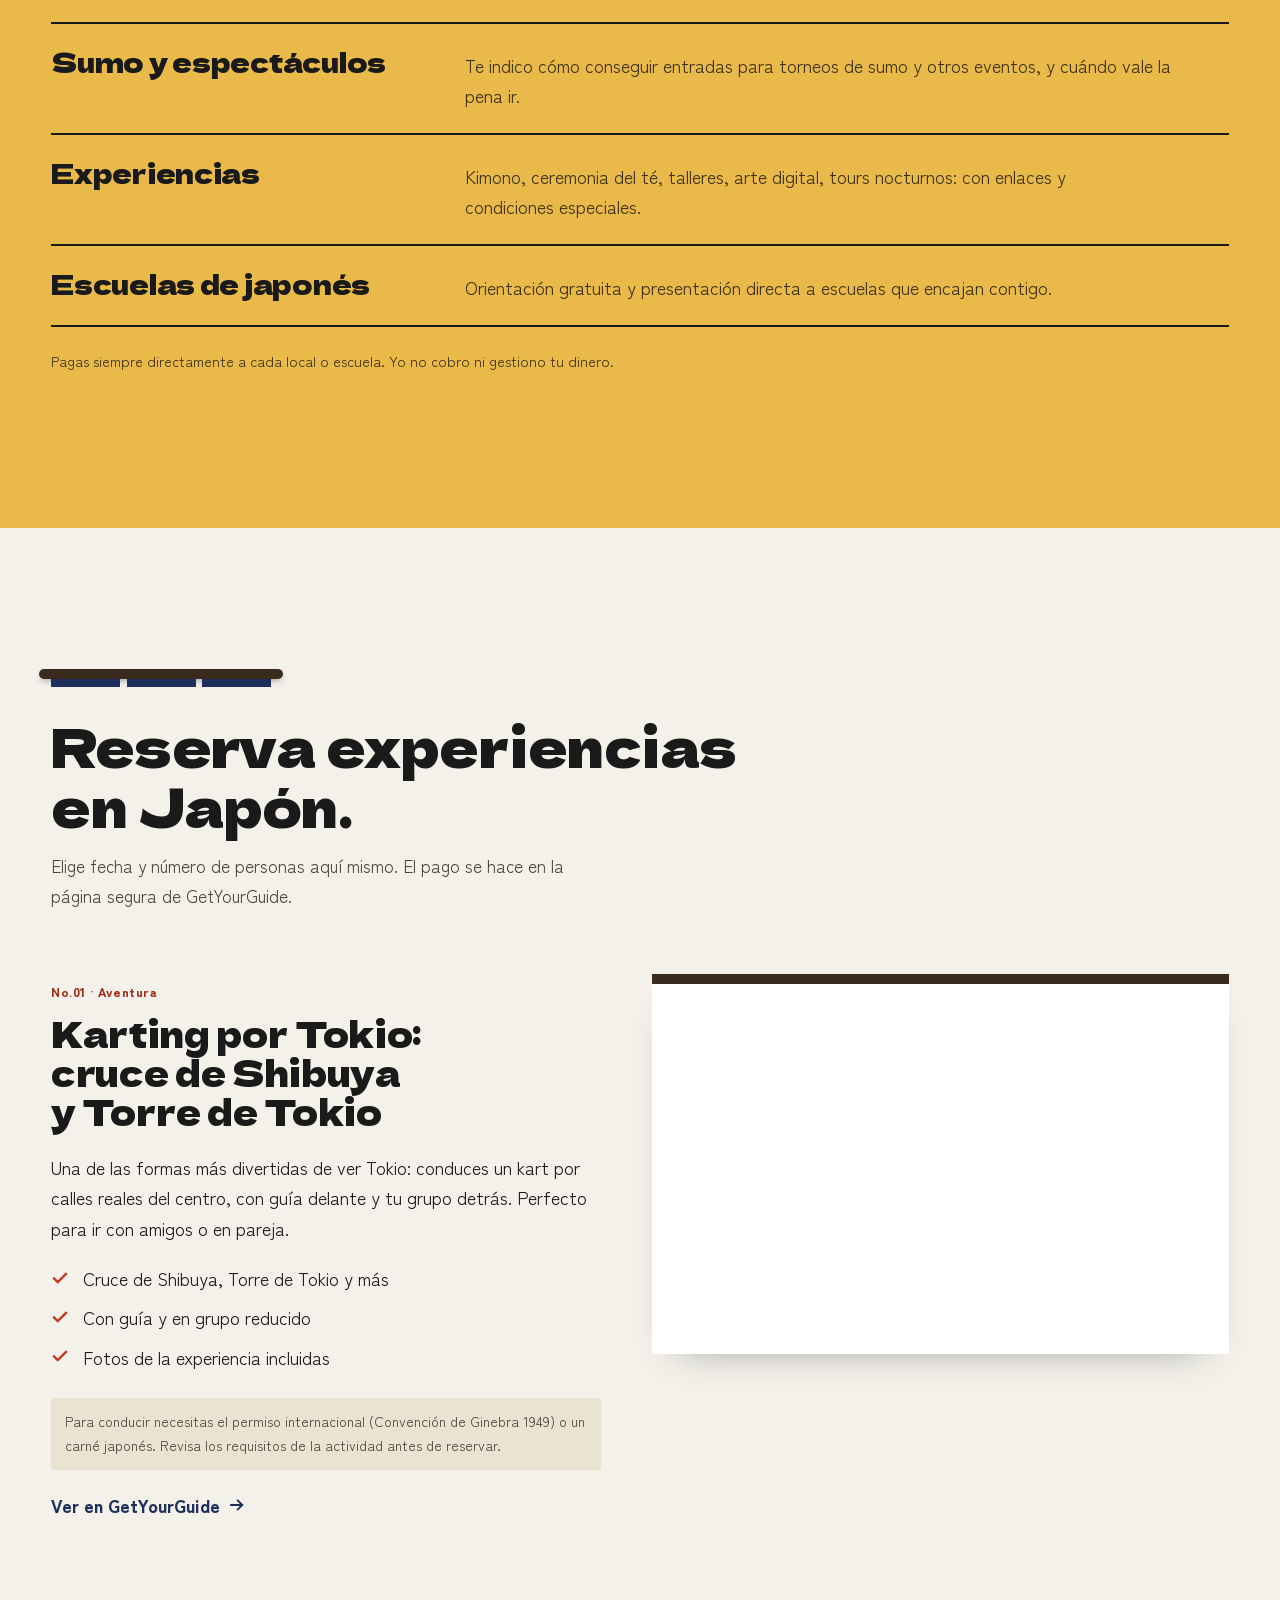
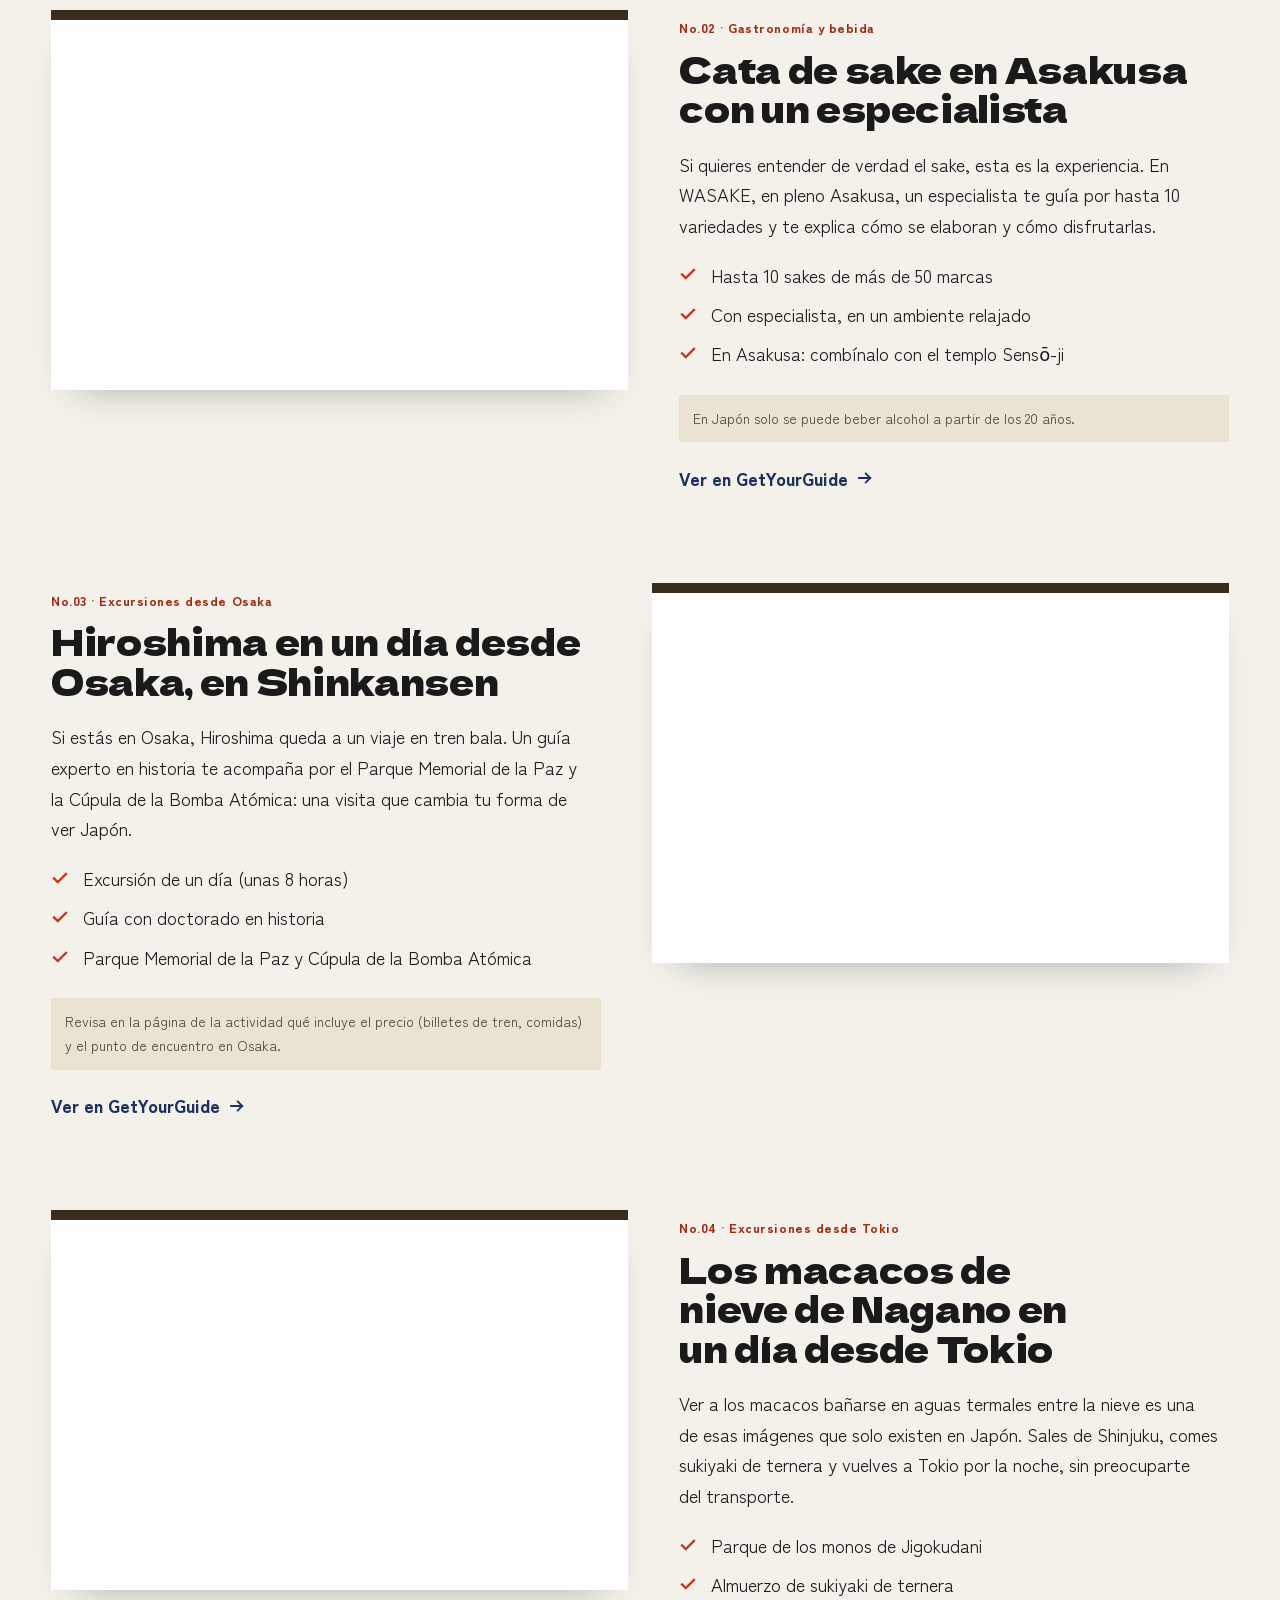
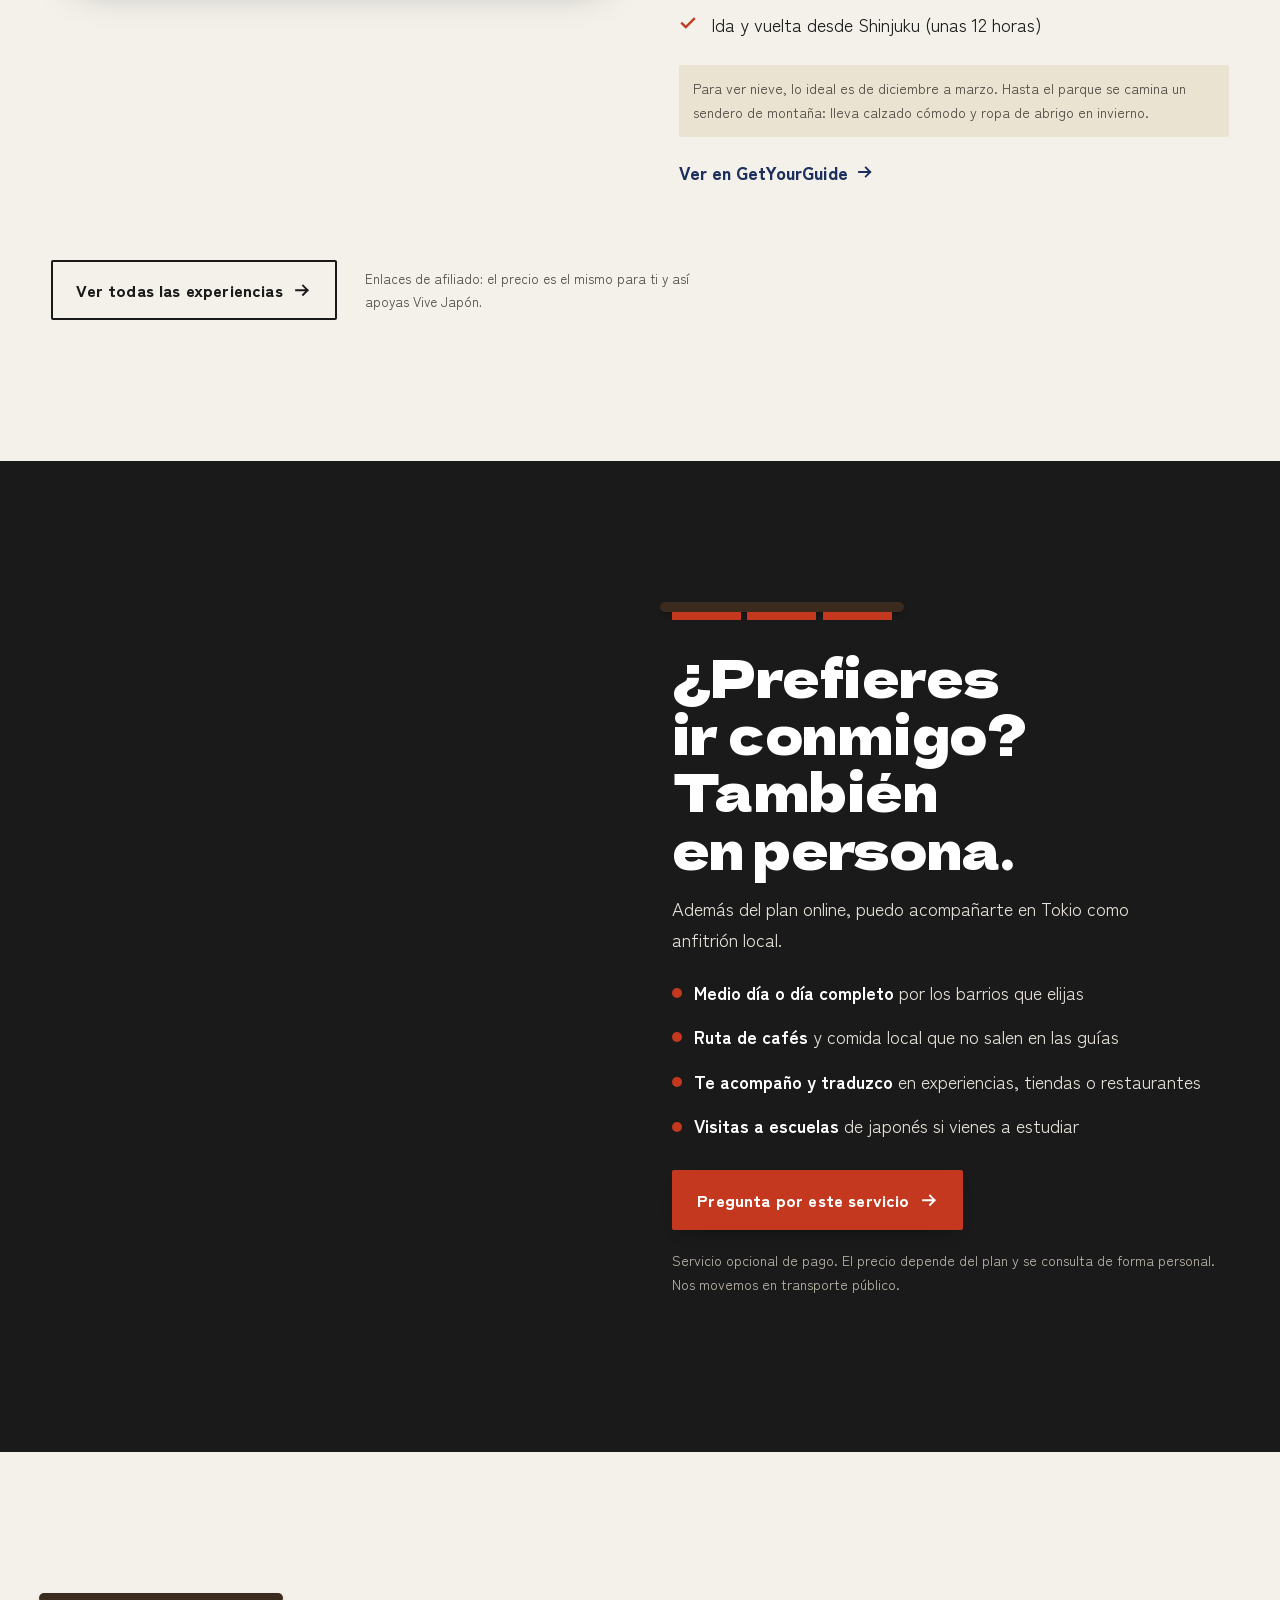
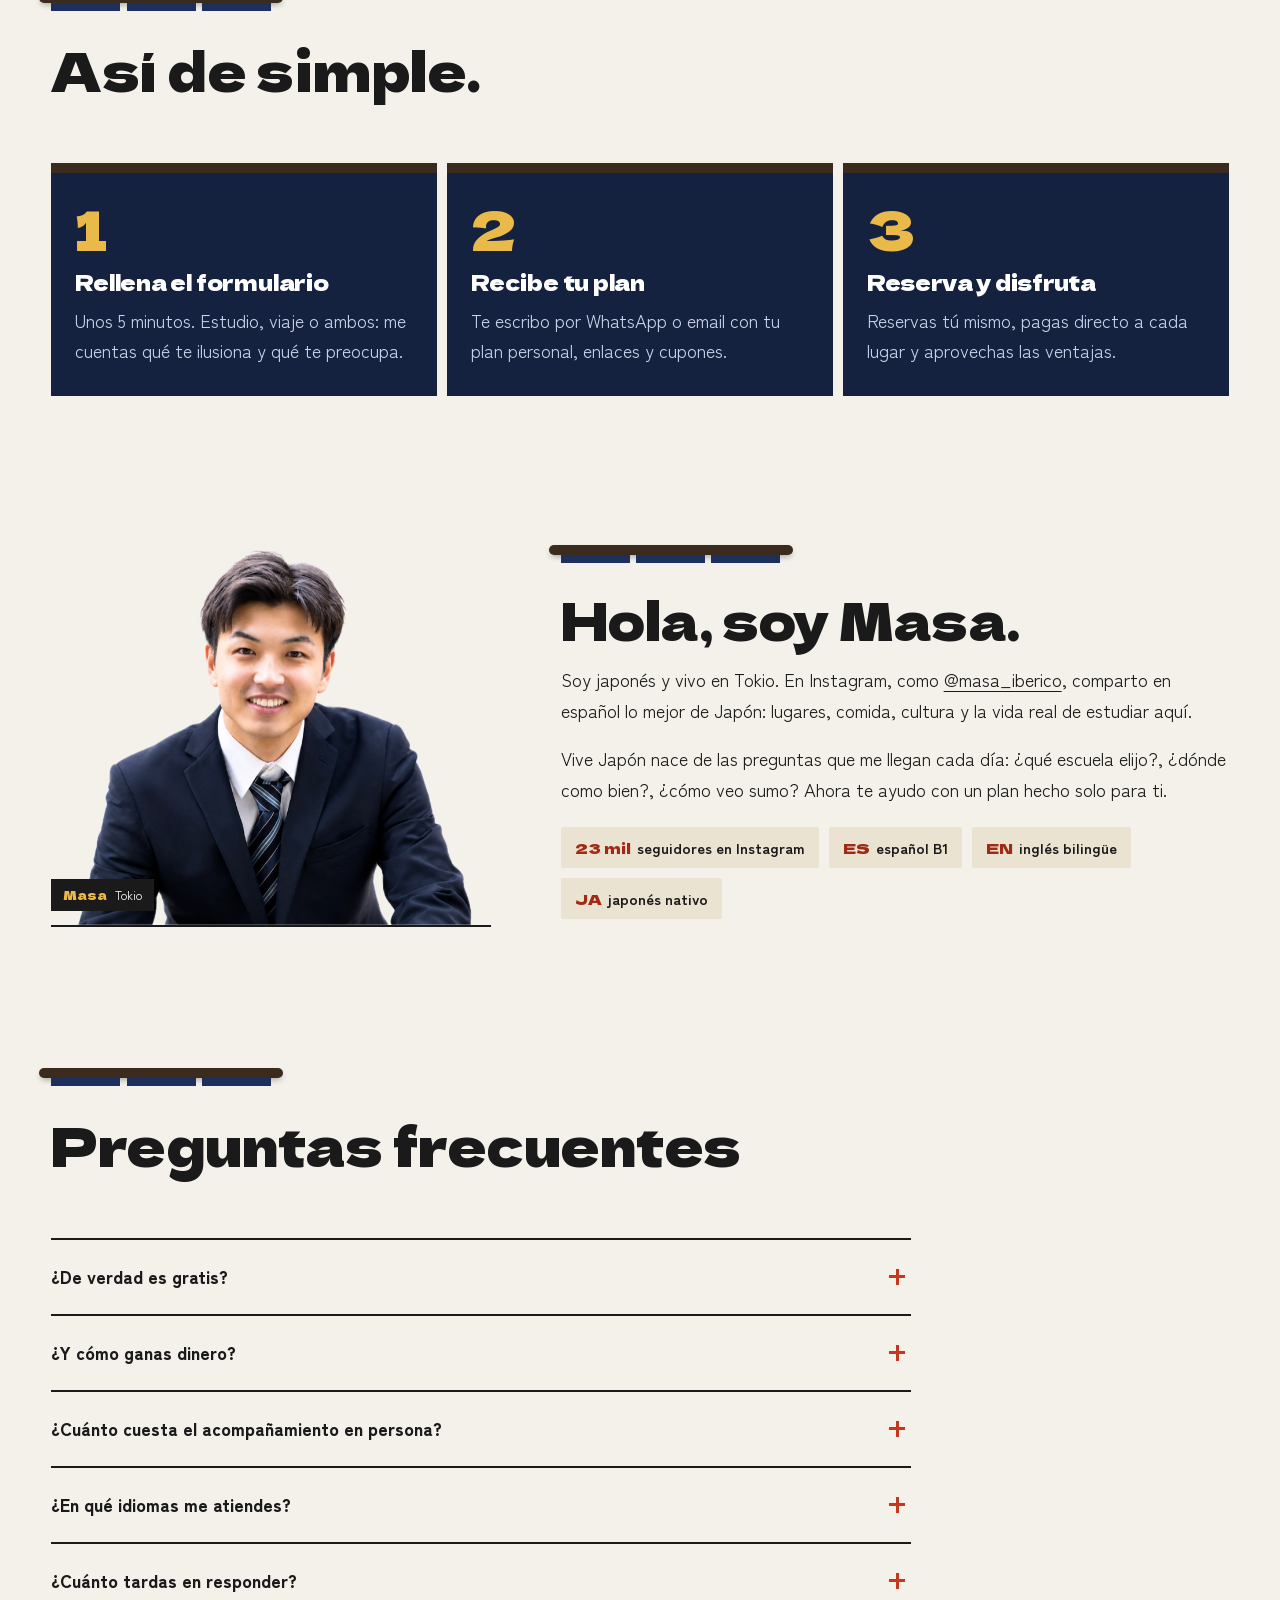
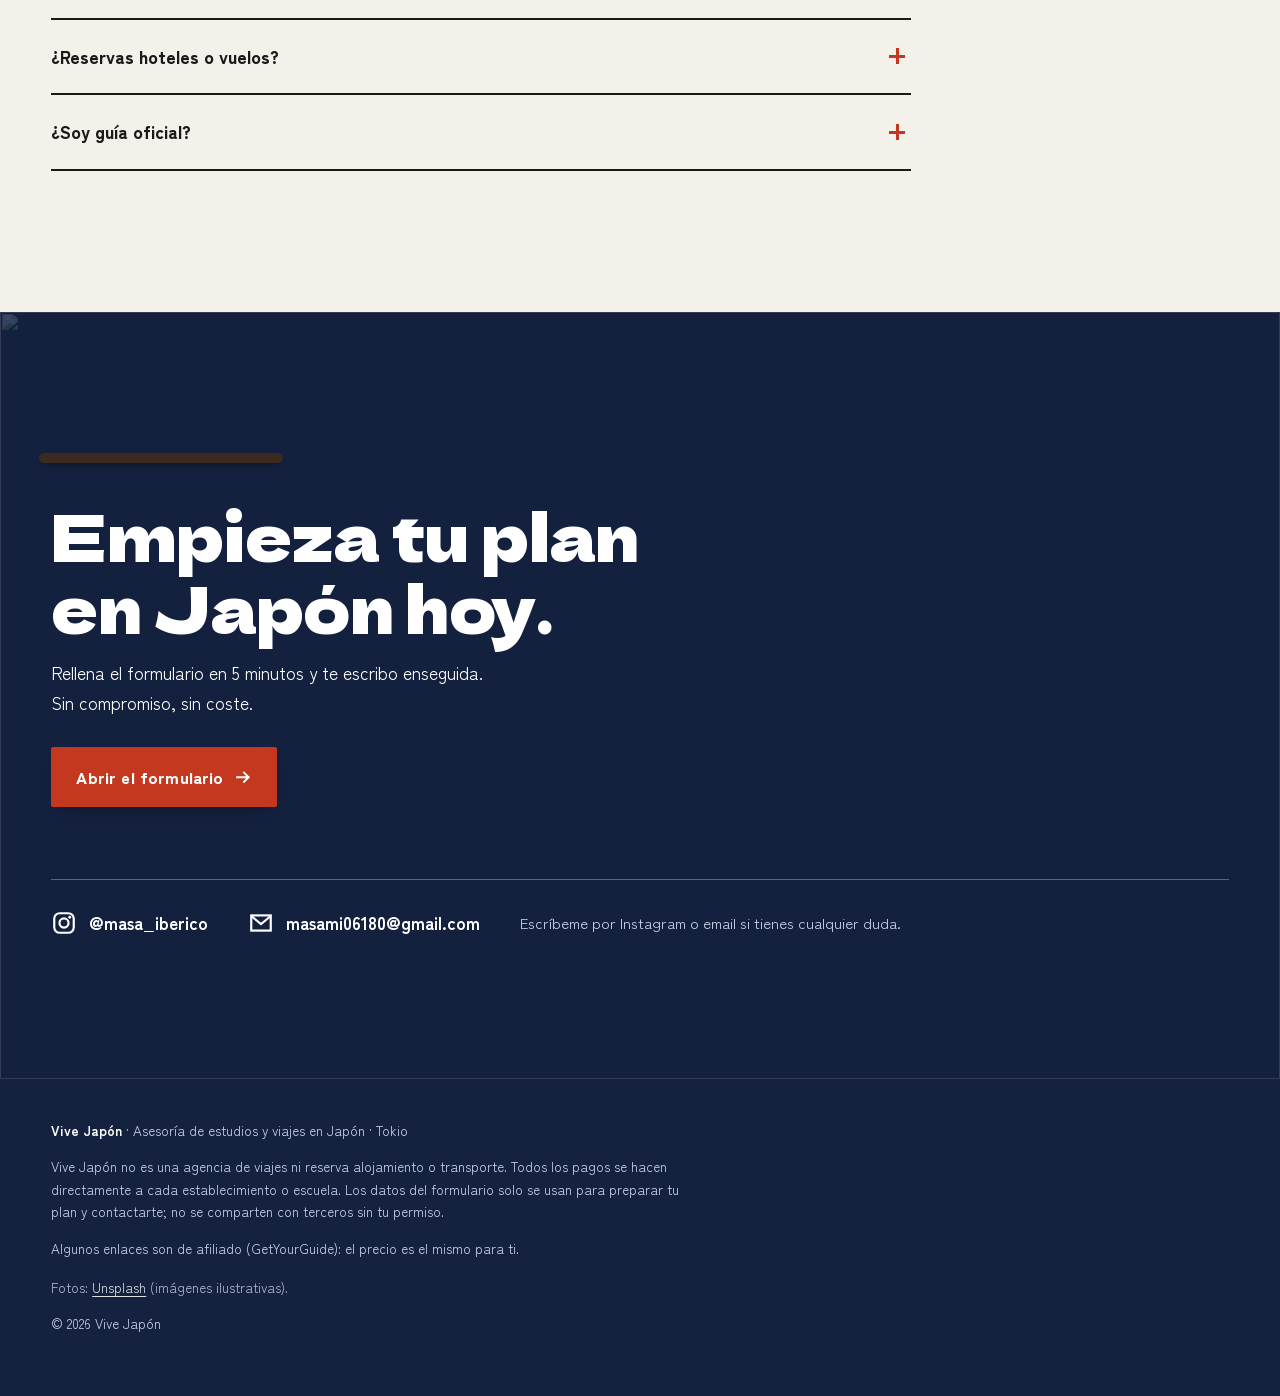
==== commit e0355335: "Add Nagano snow monkey day trip from Tokyo (GetYourGuide 1378316) Co-Authored-By: Claude Opus 5.5 <n" ====
--- a/index.html
+++ b/index.html
@@ -21,11 +21,11 @@
 <link rel="preconnect" href="https://fonts.gstatic.com" crossorigin>
 <link rel="preconnect" href="https://images.unsplash.com">
 <link href="https://fonts.googleapis.com/css2?family=Dela+Gothic+One&family=Zen+Kaku+Gothic+New:wght@400;700;900&display=swap" rel="stylesheet">
-<link rel="stylesheet" href="assets/style.css?v=20261128c">
+<link rel="stylesheet" href="assets/style.css?v=20261128d">
 <!-- GetYourGuide Analytics -->
 <script async defer src="https://widget.getyourguide.com/dist/pa.umd.production.min.js" data-gyg-partner-id="FKH3YYZ"></script>
-<script src="assets/config.js?v=20261128c"></script>
-<script src="assets/main.js?v=20261128c" defer></script>
+<script src="assets/config.js?v=20261128d"></script>
+<script src="assets/main.js?v=20261128d" defer></script>
 </head>
 <body>
 <a class="skip" href="#main">Saltar al contenido</a>
@@ -228,6 +228,17 @@
         </div>
         <div class="tour-widget"><div class="gyg" data-gyg-href="https://widget.getyourguide.com/default/availability.frame" data-gyg-tour-id="1125934" data-gyg-locale-code="es-ES" data-gyg-currency="JPY" data-gyg-widget="availability" data-gyg-partner-id="FKH3YYZ"></div></div>
       </article>
+      <article class="tour">
+        <div class="tour-copy fade">
+          <span class="tag">No.04 · Excursiones desde Tokio</span>
+          <h3>Los macacos de nieve de Nagano en un día desde Tokio</h3>
+          <p>Ver a los macacos bañarse en aguas termales entre la nieve es una de esas imágenes que solo existen en Japón. Sales de Shinjuku, comes sukiyaki de ternera y vuelves a Tokio por la noche, sin preocuparte del transporte.</p>
+          <ul class="ticks"><li><svg aria-hidden="true"><use href="#i-check"/></svg>Parque de los monos de Jigokudani</li><li><svg aria-hidden="true"><use href="#i-check"/></svg>Almuerzo de sukiyaki de ternera</li><li><svg aria-hidden="true"><use href="#i-check"/></svg>Ida y vuelta desde Shinjuku (unas 12 horas)</li></ul>
+          <p class="tour-note">Para ver nieve, lo ideal es de diciembre a marzo. Hasta el parque se camina un sendero de montaña: lleva calzado cómodo y ropa de abrigo en invierno.</p>
+          <a class="tour-link" href="https://gyg.me/GDWQ0nve" target="_blank" rel="sponsored noopener">Ver en GetYourGuide <svg aria-hidden="true"><use href="#i-arrow"/></svg></a>
+        </div>
+        <div class="tour-widget"><div class="gyg" data-gyg-href="https://widget.getyourguide.com/default/availability.frame" data-gyg-tour-id="1378316" data-gyg-locale-code="es-ES" data-gyg-currency="JPY" data-gyg-widget="availability" data-gyg-partner-id="FKH3YYZ"></div></div>
+      </article>
     </div>
     <div class="tours-foot fade"><a class="btn btn-ghost" href="experiencias/">Ver todas las experiencias <svg aria-hidden="true"><use href="#i-arrow"/></svg></a><p class="aff">Enlaces de afiliado: el precio es el mismo para ti y así apoyas Vive Japón.</p></div>
   </div>
@@ -273,7 +284,7 @@
 <section class="sec" id="sobre-mi" style="padding-top:0">
   <div class="wrap about">
     <figure class="portrait fade">
-      <img src="assets/img/masa.png?v=20261128c" alt="Masa, fundador de Vive Japón" width="760" height="671" loading="lazy">
+      <img src="assets/img/masa.png?v=20261128d" alt="Masa, fundador de Vive Japón" width="760" height="671" loading="lazy">
       <figcaption><b>Masa</b>Tokio</figcaption>
     </figure>
     <div class="fade">
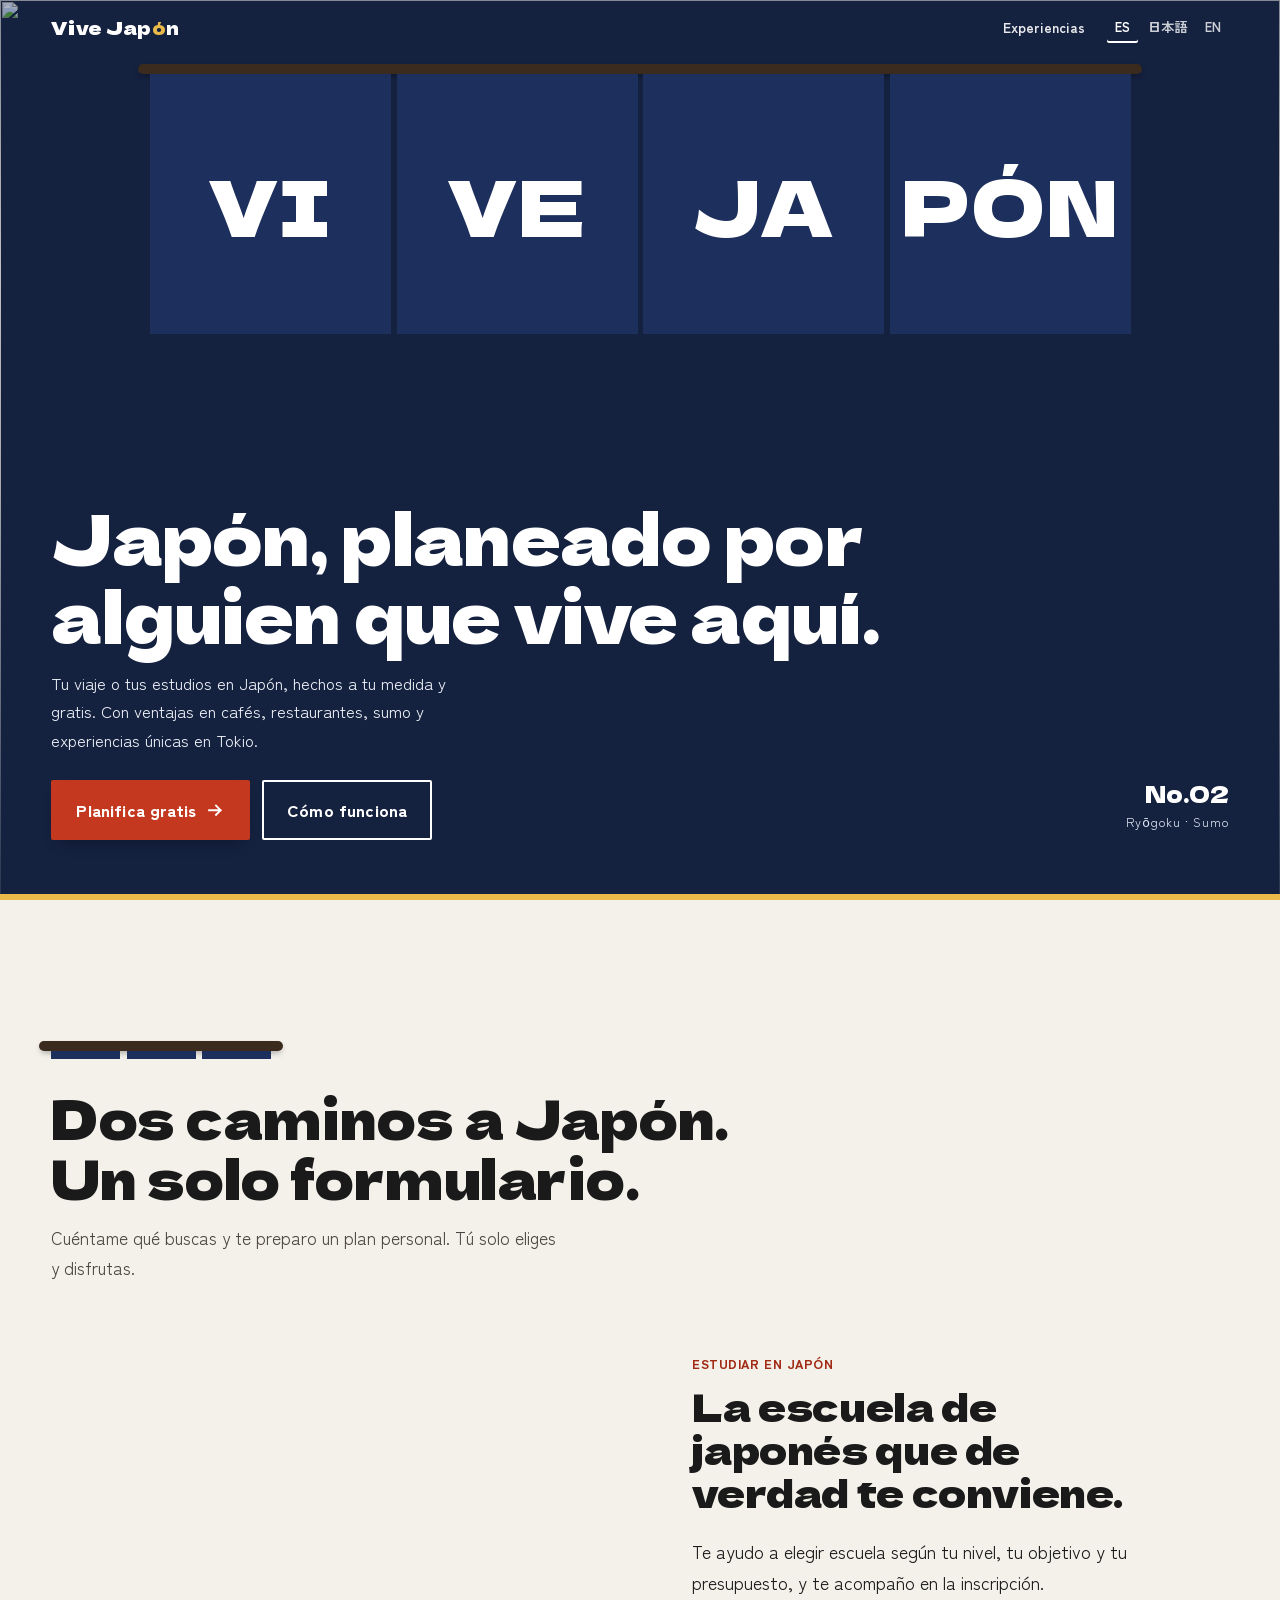
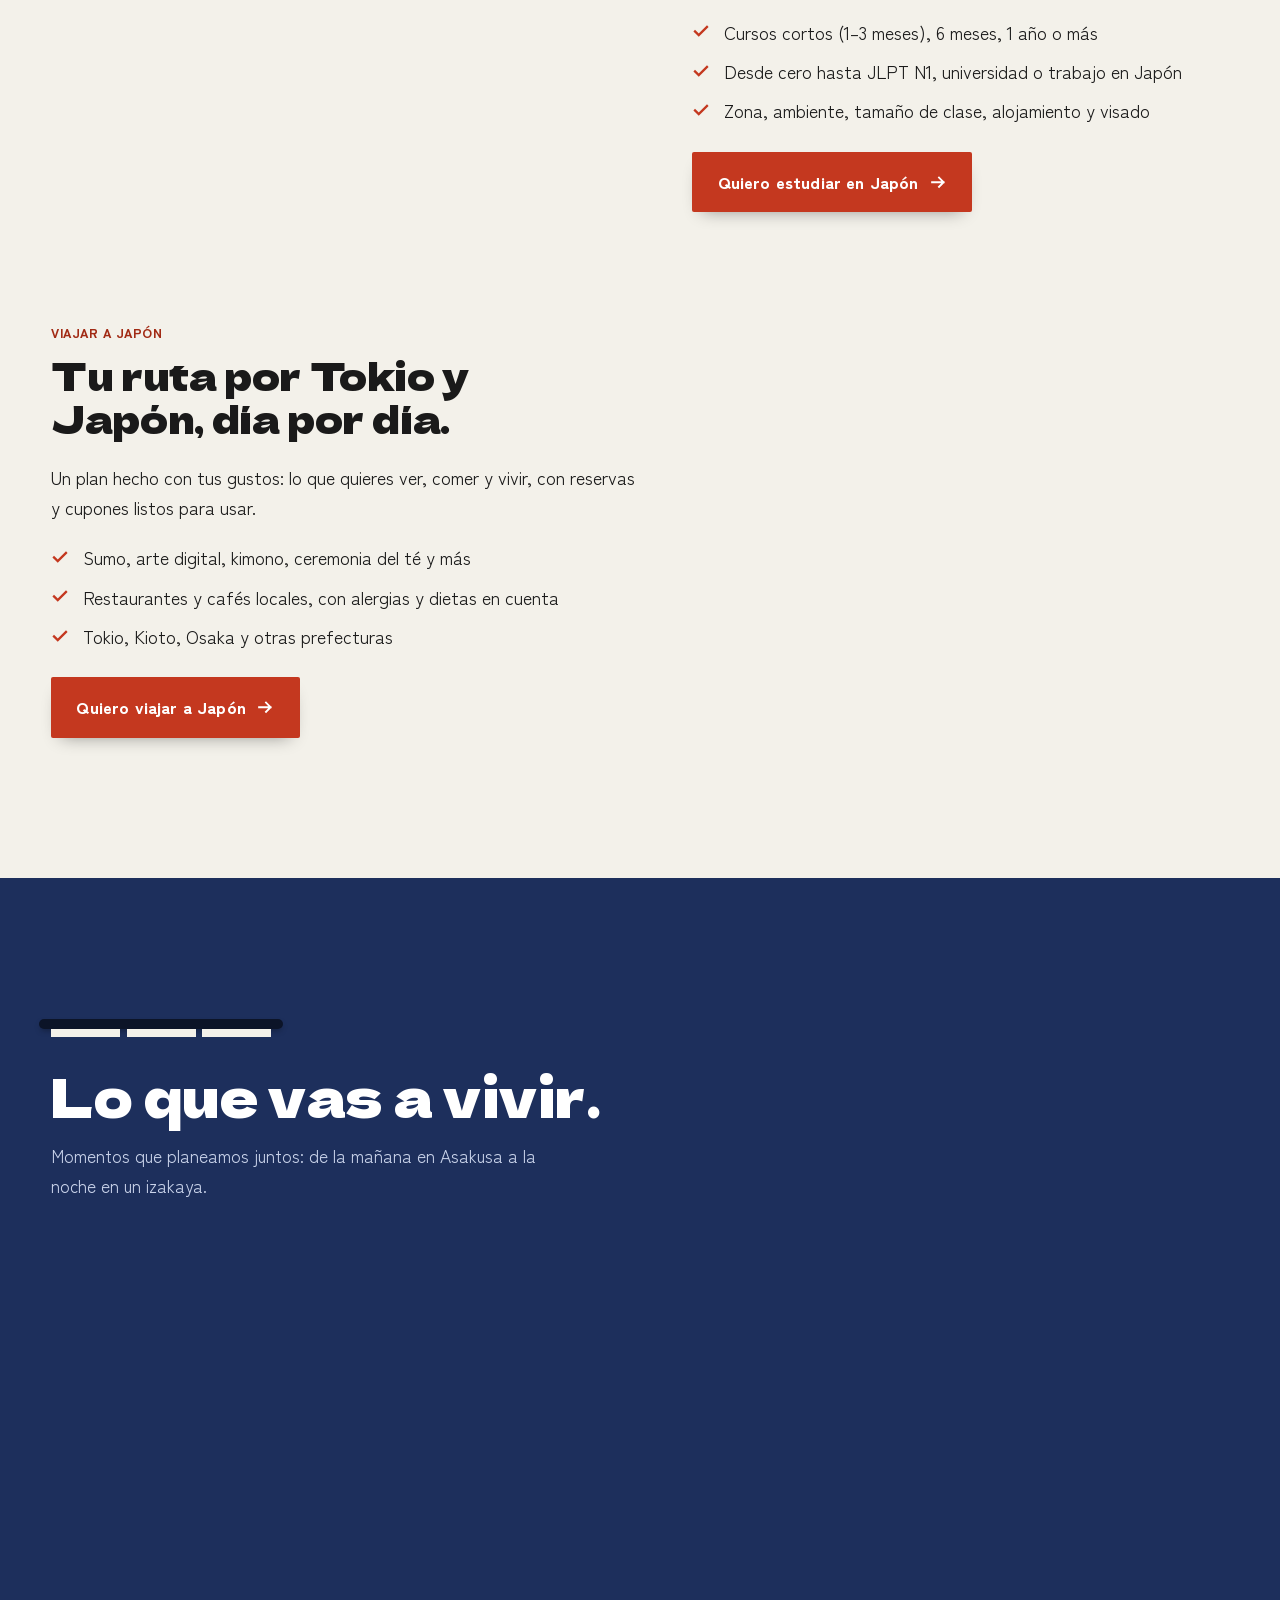
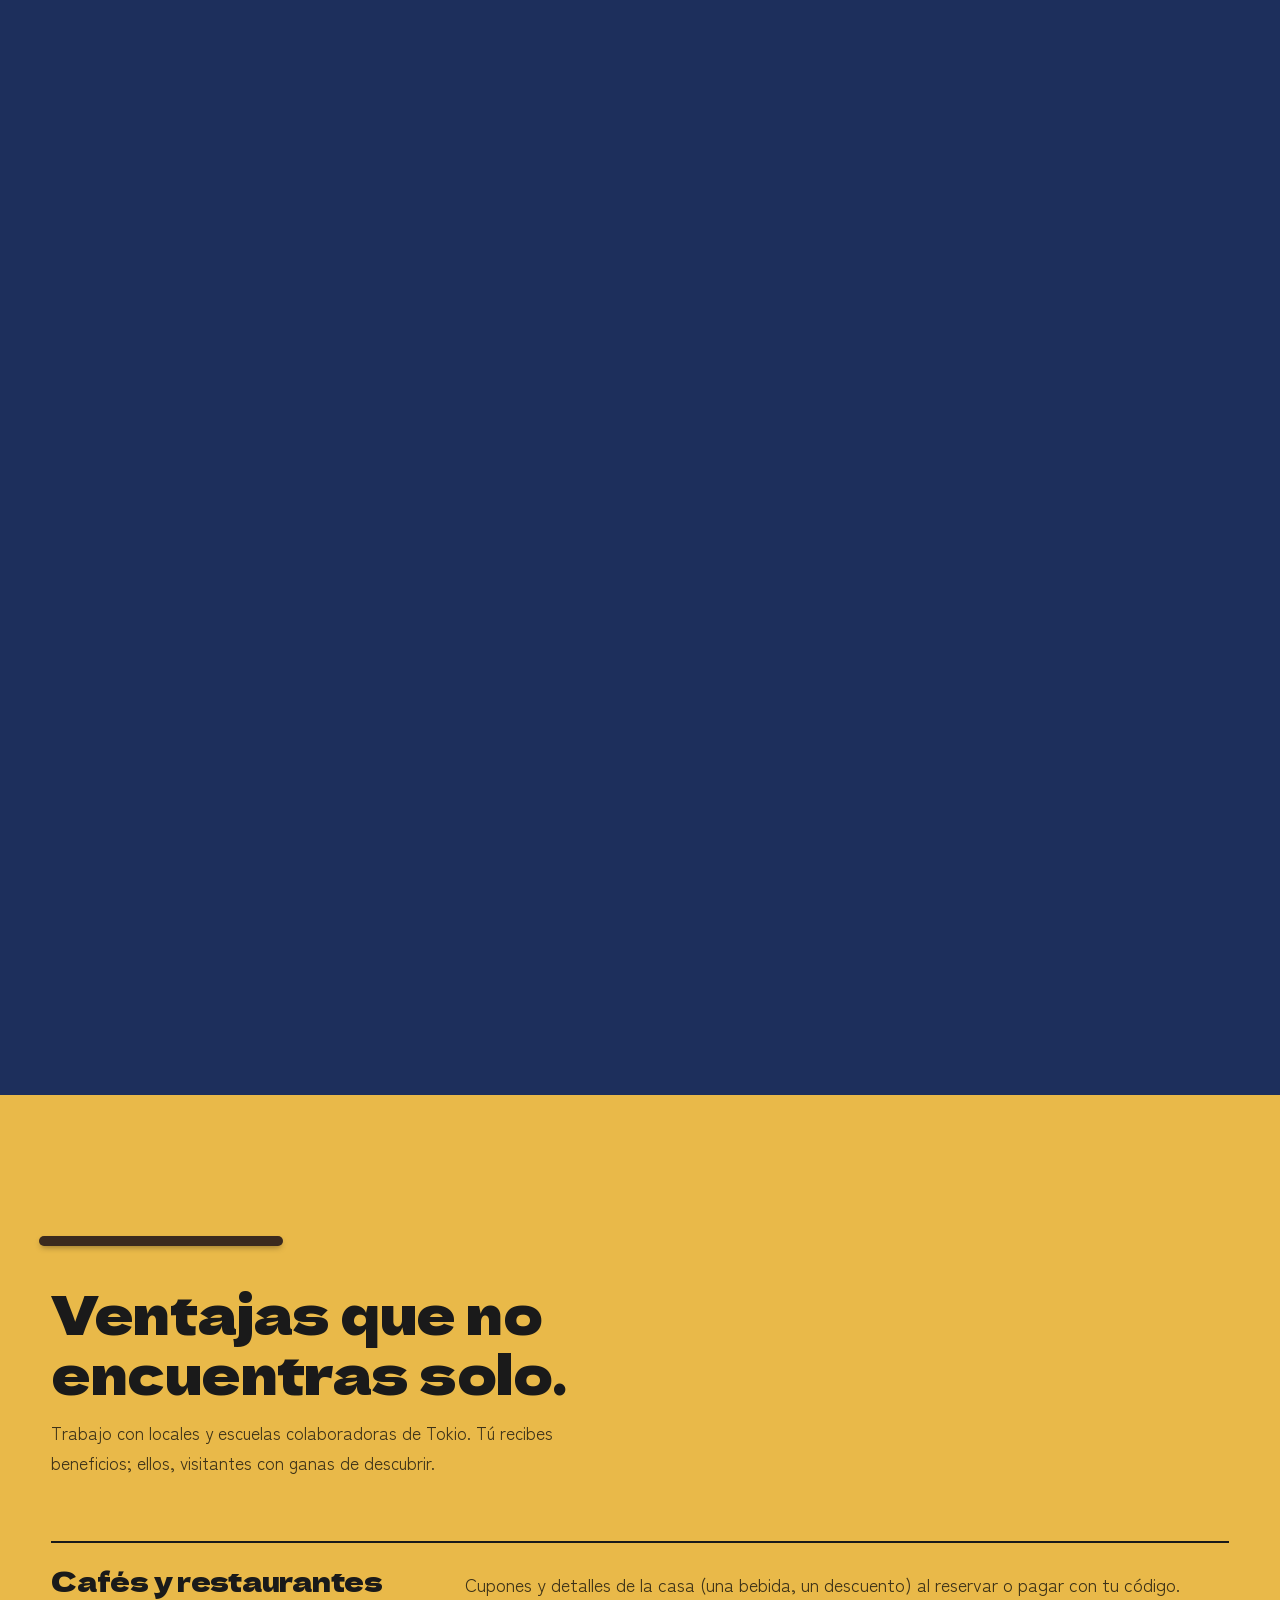
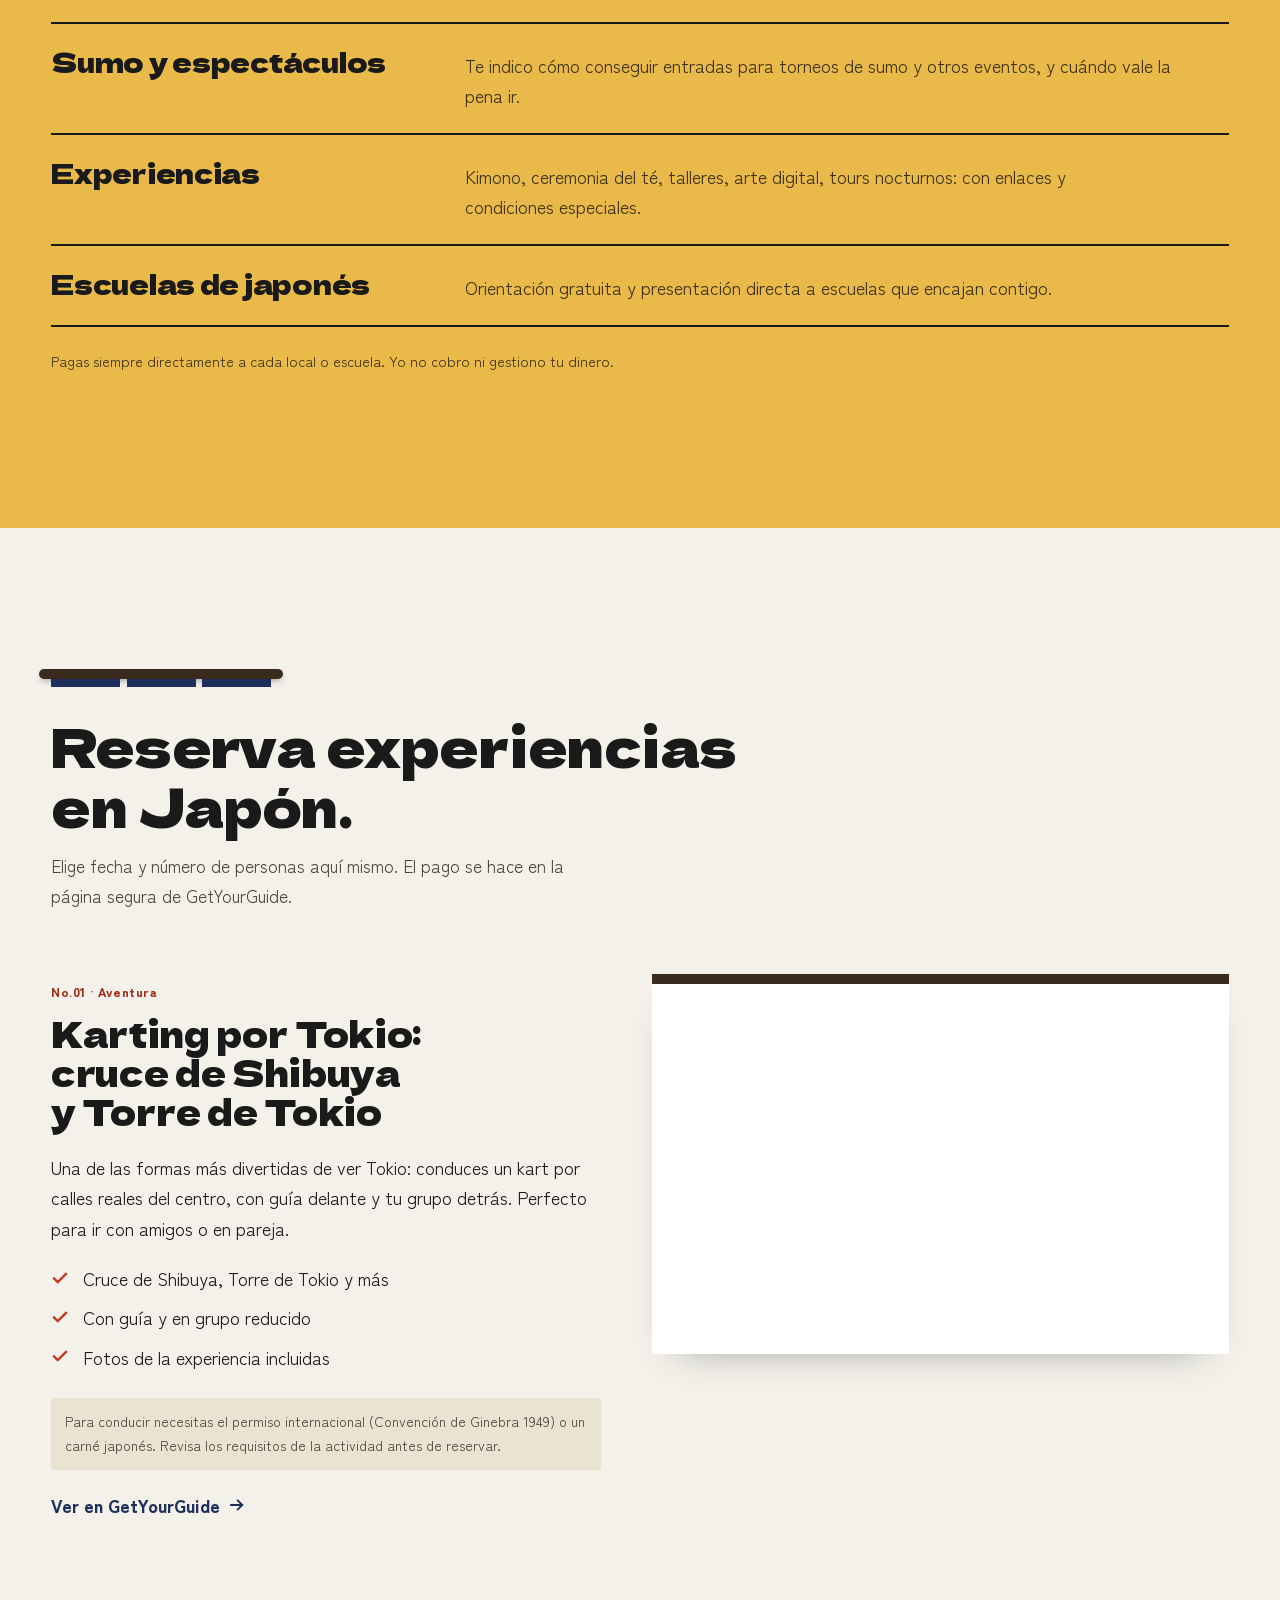
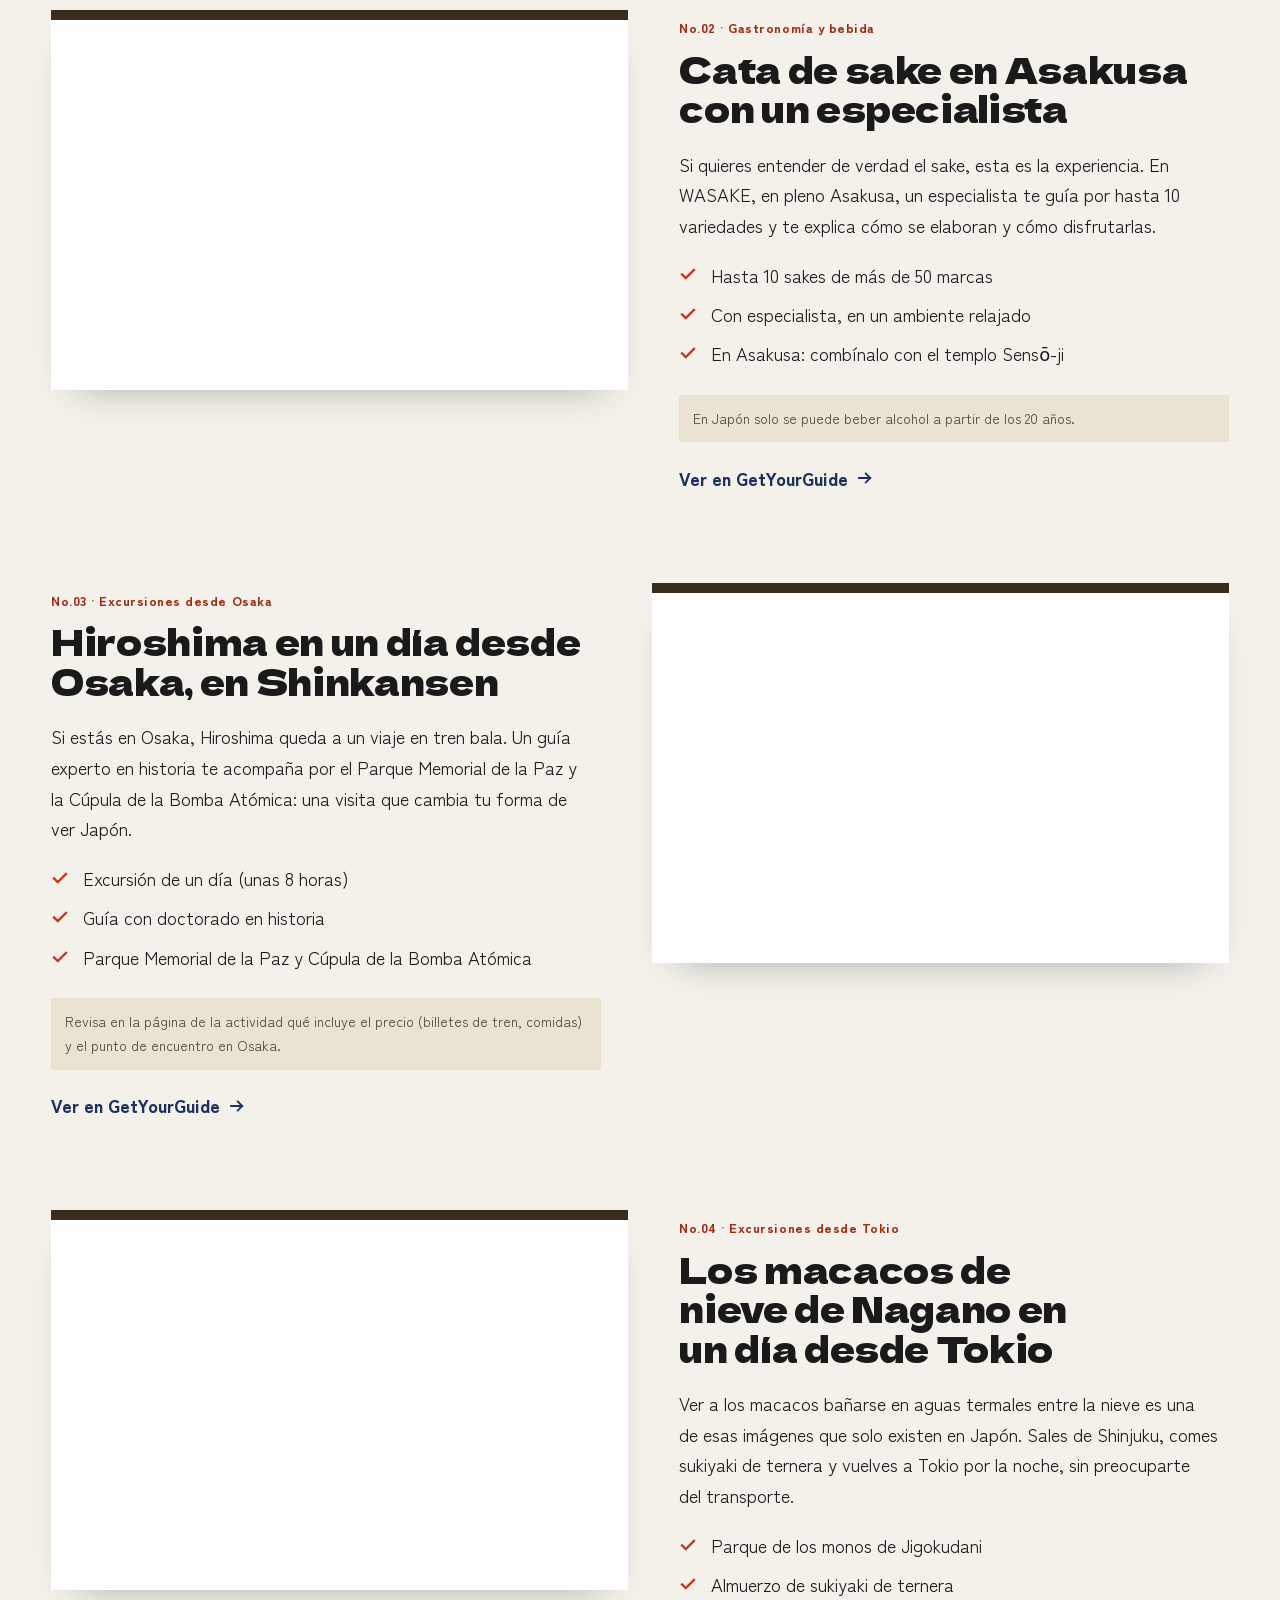
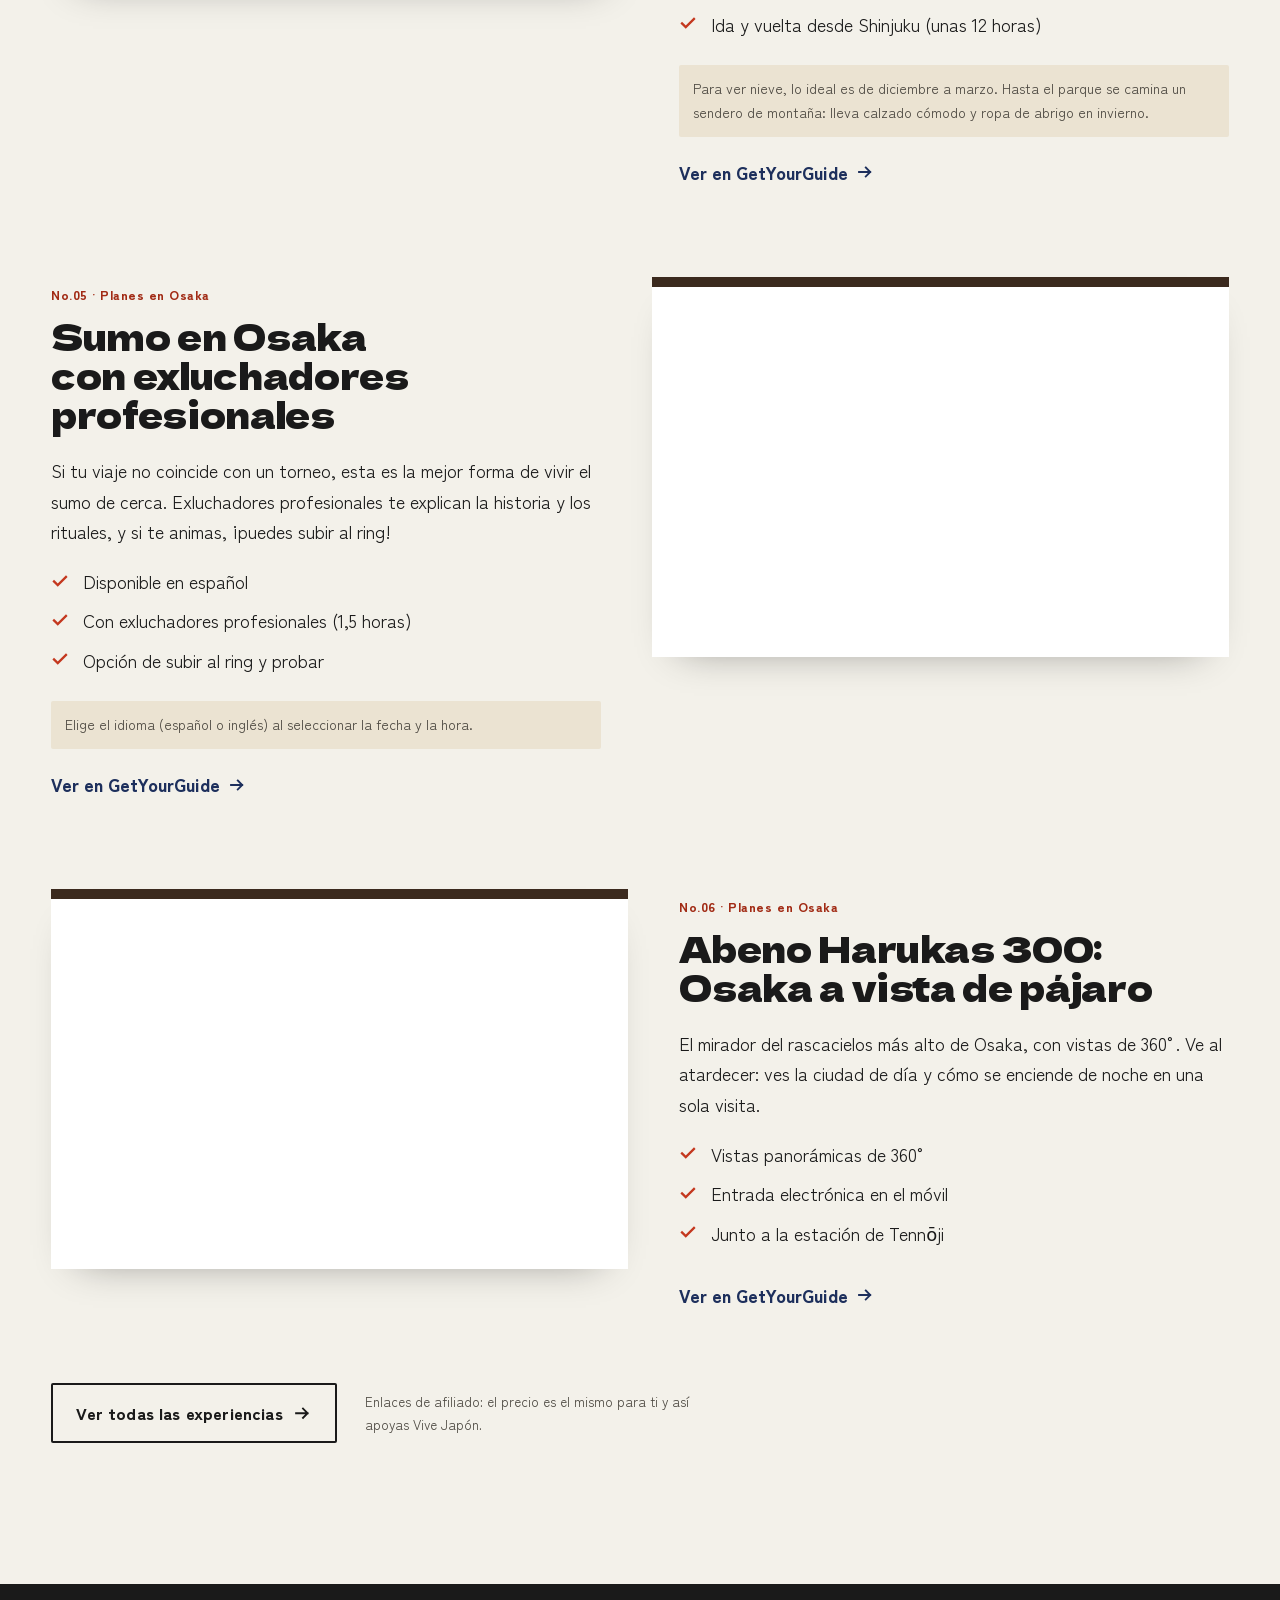
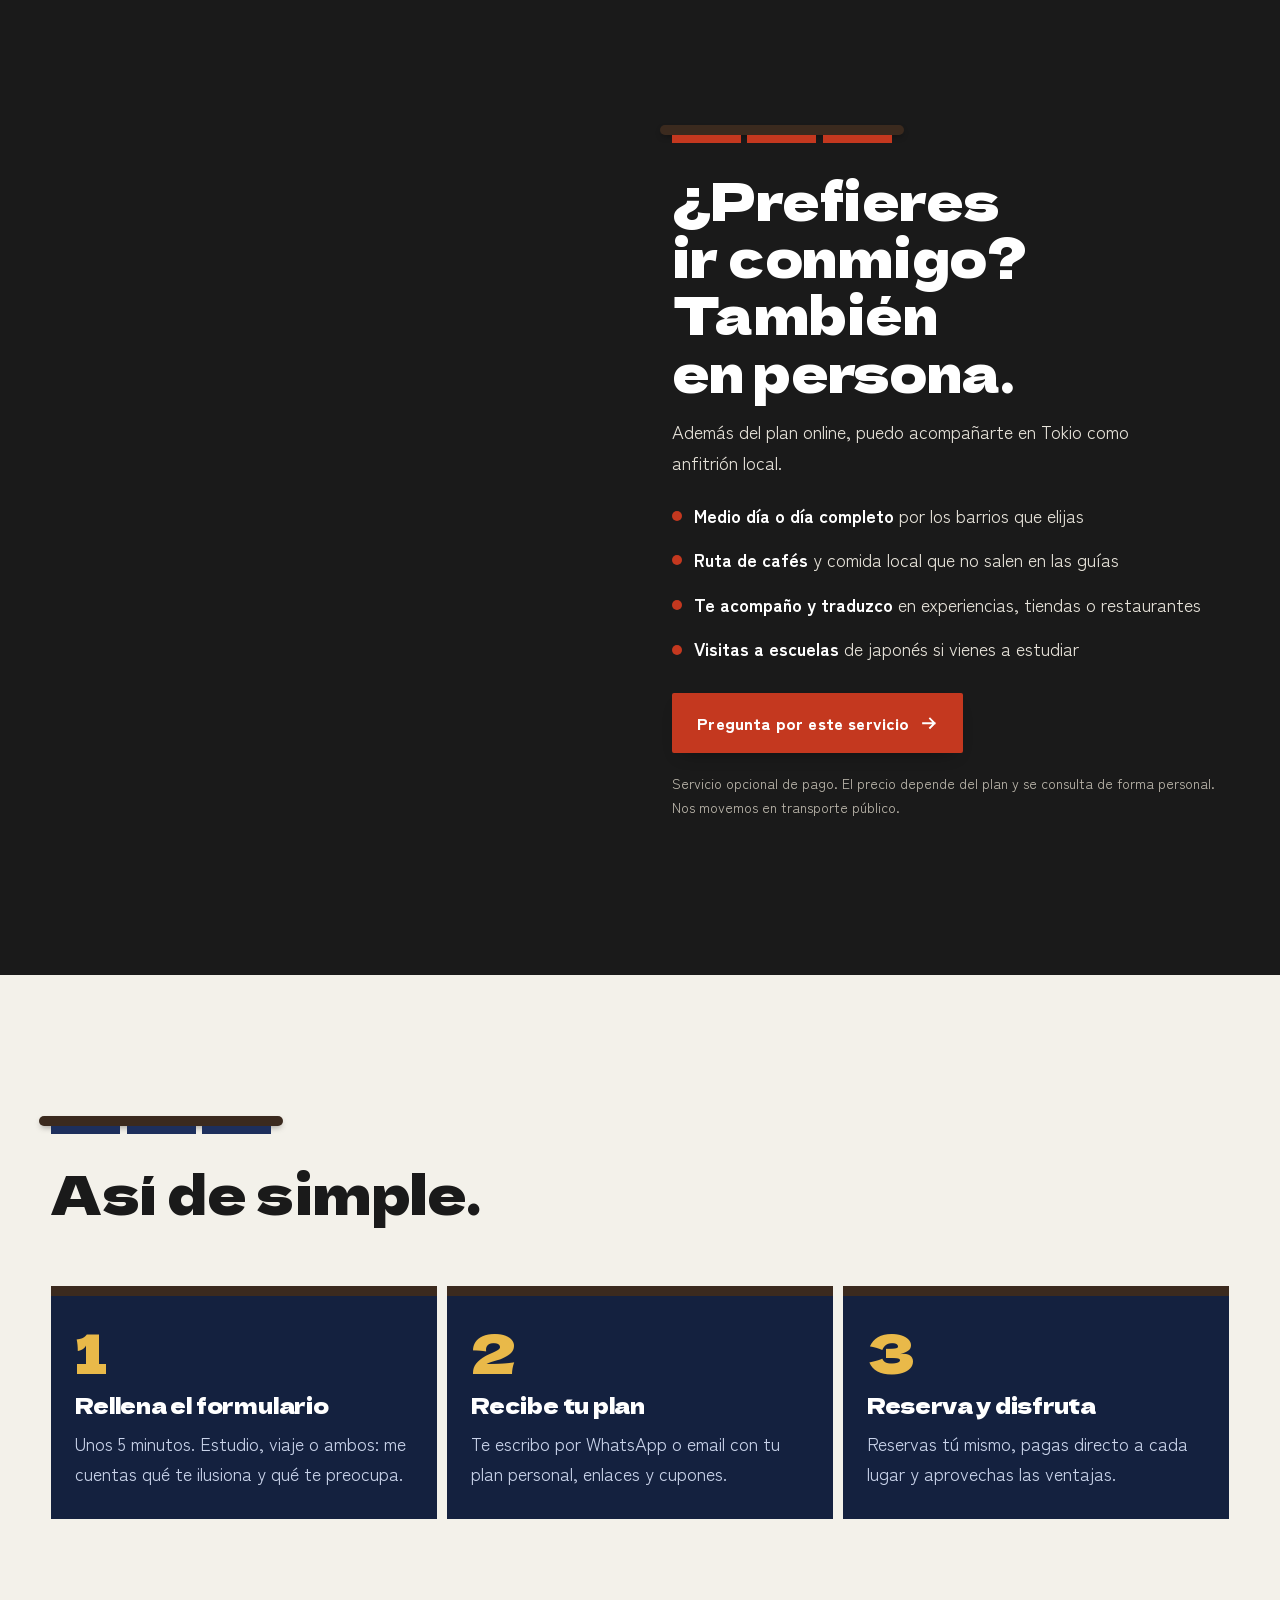
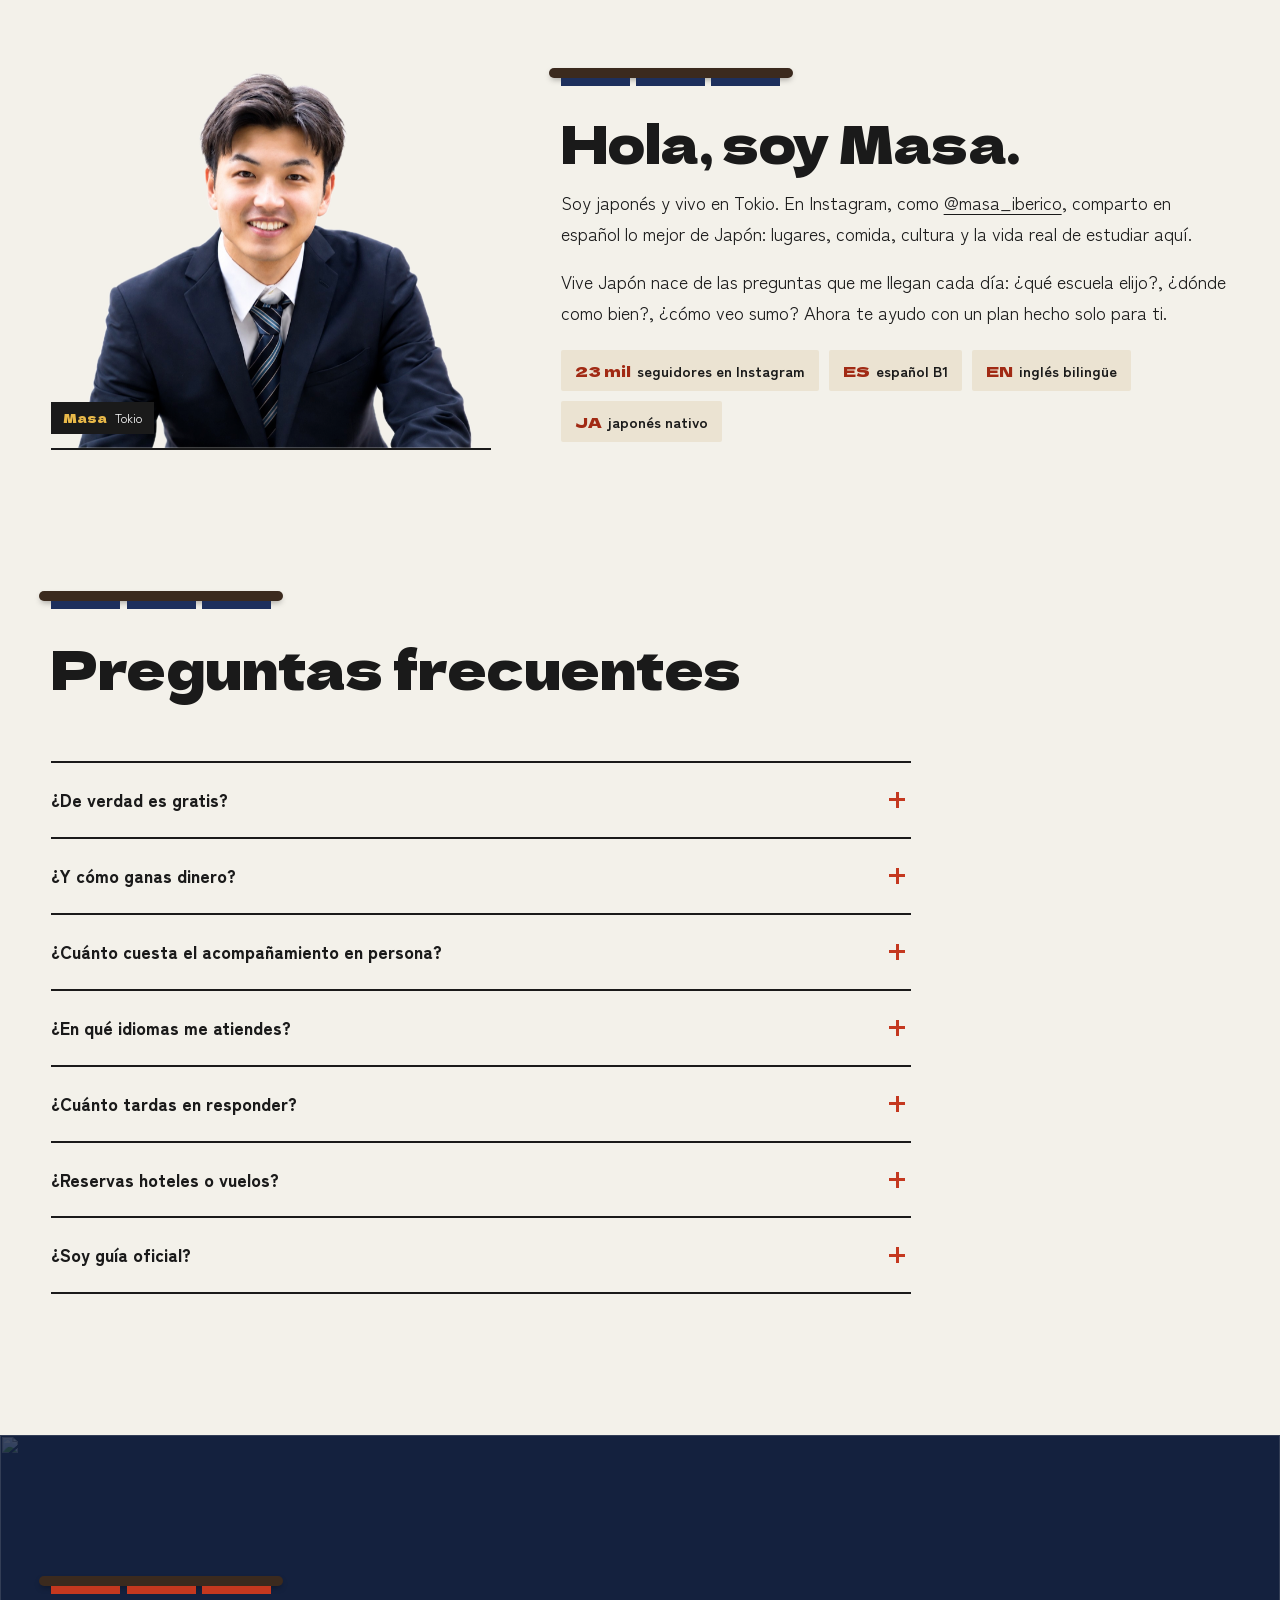
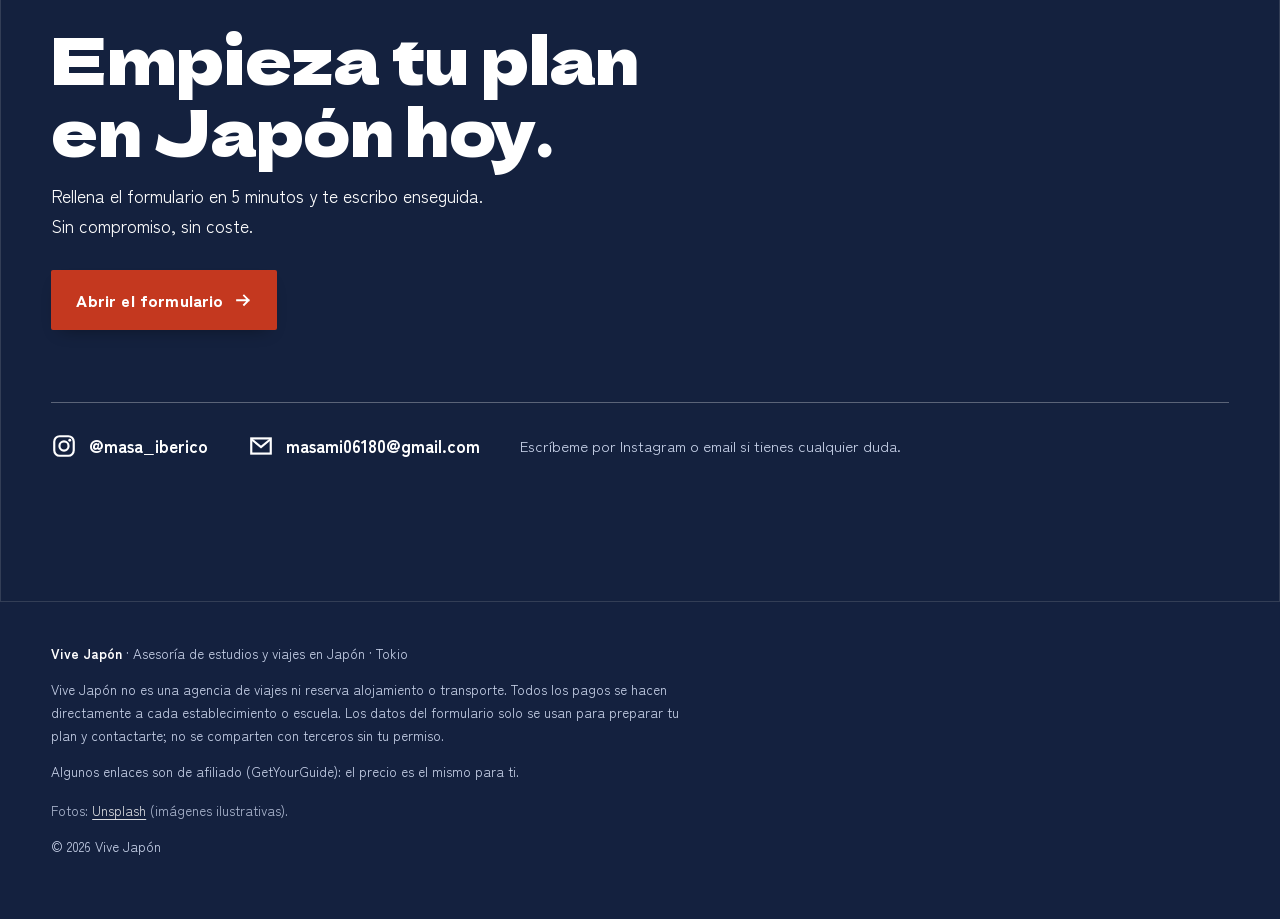
==== commit fed1f39f: "Add Osaka sumo show (1430490) and Abeno Harukas 300 (556505) Co-Authored-By: Claude Opus 5.5 <norepl" ====
--- a/index.html
+++ b/index.html
@@ -21,11 +21,11 @@
 <link rel="preconnect" href="https://fonts.gstatic.com" crossorigin>
 <link rel="preconnect" href="https://images.unsplash.com">
 <link href="https://fonts.googleapis.com/css2?family=Dela+Gothic+One&family=Zen+Kaku+Gothic+New:wght@400;700;900&display=swap" rel="stylesheet">
-<link rel="stylesheet" href="assets/style.css?v=20261128d">
+<link rel="stylesheet" href="assets/style.css?v=20261128e">
 <!-- GetYourGuide Analytics -->
 <script async defer src="https://widget.getyourguide.com/dist/pa.umd.production.min.js" data-gyg-partner-id="FKH3YYZ"></script>
-<script src="assets/config.js?v=20261128d"></script>
-<script src="assets/main.js?v=20261128d" defer></script>
+<script src="assets/config.js?v=20261128e"></script>
+<script src="assets/main.js?v=20261128e" defer></script>
 </head>
 <body>
 <a class="skip" href="#main">Saltar al contenido</a>
@@ -239,6 +239,28 @@
         </div>
         <div class="tour-widget"><div class="gyg" data-gyg-href="https://widget.getyourguide.com/default/availability.frame" data-gyg-tour-id="1378316" data-gyg-locale-code="es-ES" data-gyg-currency="JPY" data-gyg-widget="availability" data-gyg-partner-id="FKH3YYZ"></div></div>
       </article>
+      <article class="tour">
+        <div class="tour-copy fade">
+          <span class="tag">No.05 · Planes en Osaka</span>
+          <h3>Sumo en Osaka con exluchadores profesionales</h3>
+          <p>Si tu viaje no coincide con un torneo, esta es la mejor forma de vivir el sumo de cerca. Exluchadores profesionales te explican la historia y los rituales, y si te animas, ¡puedes subir al ring!</p>
+          <ul class="ticks"><li><svg aria-hidden="true"><use href="#i-check"/></svg>Disponible en español</li><li><svg aria-hidden="true"><use href="#i-check"/></svg>Con exluchadores profesionales (1,5 horas)</li><li><svg aria-hidden="true"><use href="#i-check"/></svg>Opción de subir al ring y probar</li></ul>
+          <p class="tour-note">Elige el idioma (español o inglés) al seleccionar la fecha y la hora.</p>
+          <a class="tour-link" href="https://gyg.me/DQ9iFKHi" target="_blank" rel="sponsored noopener">Ver en GetYourGuide <svg aria-hidden="true"><use href="#i-arrow"/></svg></a>
+        </div>
+        <div class="tour-widget"><div class="gyg" data-gyg-href="https://widget.getyourguide.com/default/availability.frame" data-gyg-tour-id="1430490" data-gyg-locale-code="es-ES" data-gyg-currency="JPY" data-gyg-widget="availability" data-gyg-partner-id="FKH3YYZ"></div></div>
+      </article>
+      <article class="tour">
+        <div class="tour-copy fade">
+          <span class="tag">No.06 · Planes en Osaka</span>
+          <h3>Abeno Harukas 300: Osaka a vista de pájaro</h3>
+          <p>El mirador del rascacielos más alto de Osaka, con vistas de 360°. Ve al atardecer: ves la ciudad de día y cómo se enciende de noche en una sola visita.</p>
+          <ul class="ticks"><li><svg aria-hidden="true"><use href="#i-check"/></svg>Vistas panorámicas de 360°</li><li><svg aria-hidden="true"><use href="#i-check"/></svg>Entrada electrónica en el móvil</li><li><svg aria-hidden="true"><use href="#i-check"/></svg>Junto a la estación de Tennōji</li></ul>
+          
+          <a class="tour-link" href="https://gyg.me/gDllt37v" target="_blank" rel="sponsored noopener">Ver en GetYourGuide <svg aria-hidden="true"><use href="#i-arrow"/></svg></a>
+        </div>
+        <div class="tour-widget"><div class="gyg" data-gyg-href="https://widget.getyourguide.com/default/availability.frame" data-gyg-tour-id="556505" data-gyg-locale-code="es-ES" data-gyg-currency="JPY" data-gyg-widget="availability" data-gyg-partner-id="FKH3YYZ"></div></div>
+      </article>
     </div>
     <div class="tours-foot fade"><a class="btn btn-ghost" href="experiencias/">Ver todas las experiencias <svg aria-hidden="true"><use href="#i-arrow"/></svg></a><p class="aff">Enlaces de afiliado: el precio es el mismo para ti y así apoyas Vive Japón.</p></div>
   </div>
@@ -284,7 +306,7 @@
 <section class="sec" id="sobre-mi" style="padding-top:0">
   <div class="wrap about">
     <figure class="portrait fade">
-      <img src="assets/img/masa.png?v=20261128d" alt="Masa, fundador de Vive Japón" width="760" height="671" loading="lazy">
+      <img src="assets/img/masa.png?v=20261128e" alt="Masa, fundador de Vive Japón" width="760" height="671" loading="lazy">
       <figcaption><b>Masa</b>Tokio</figcaption>
     </figure>
     <div class="fade">
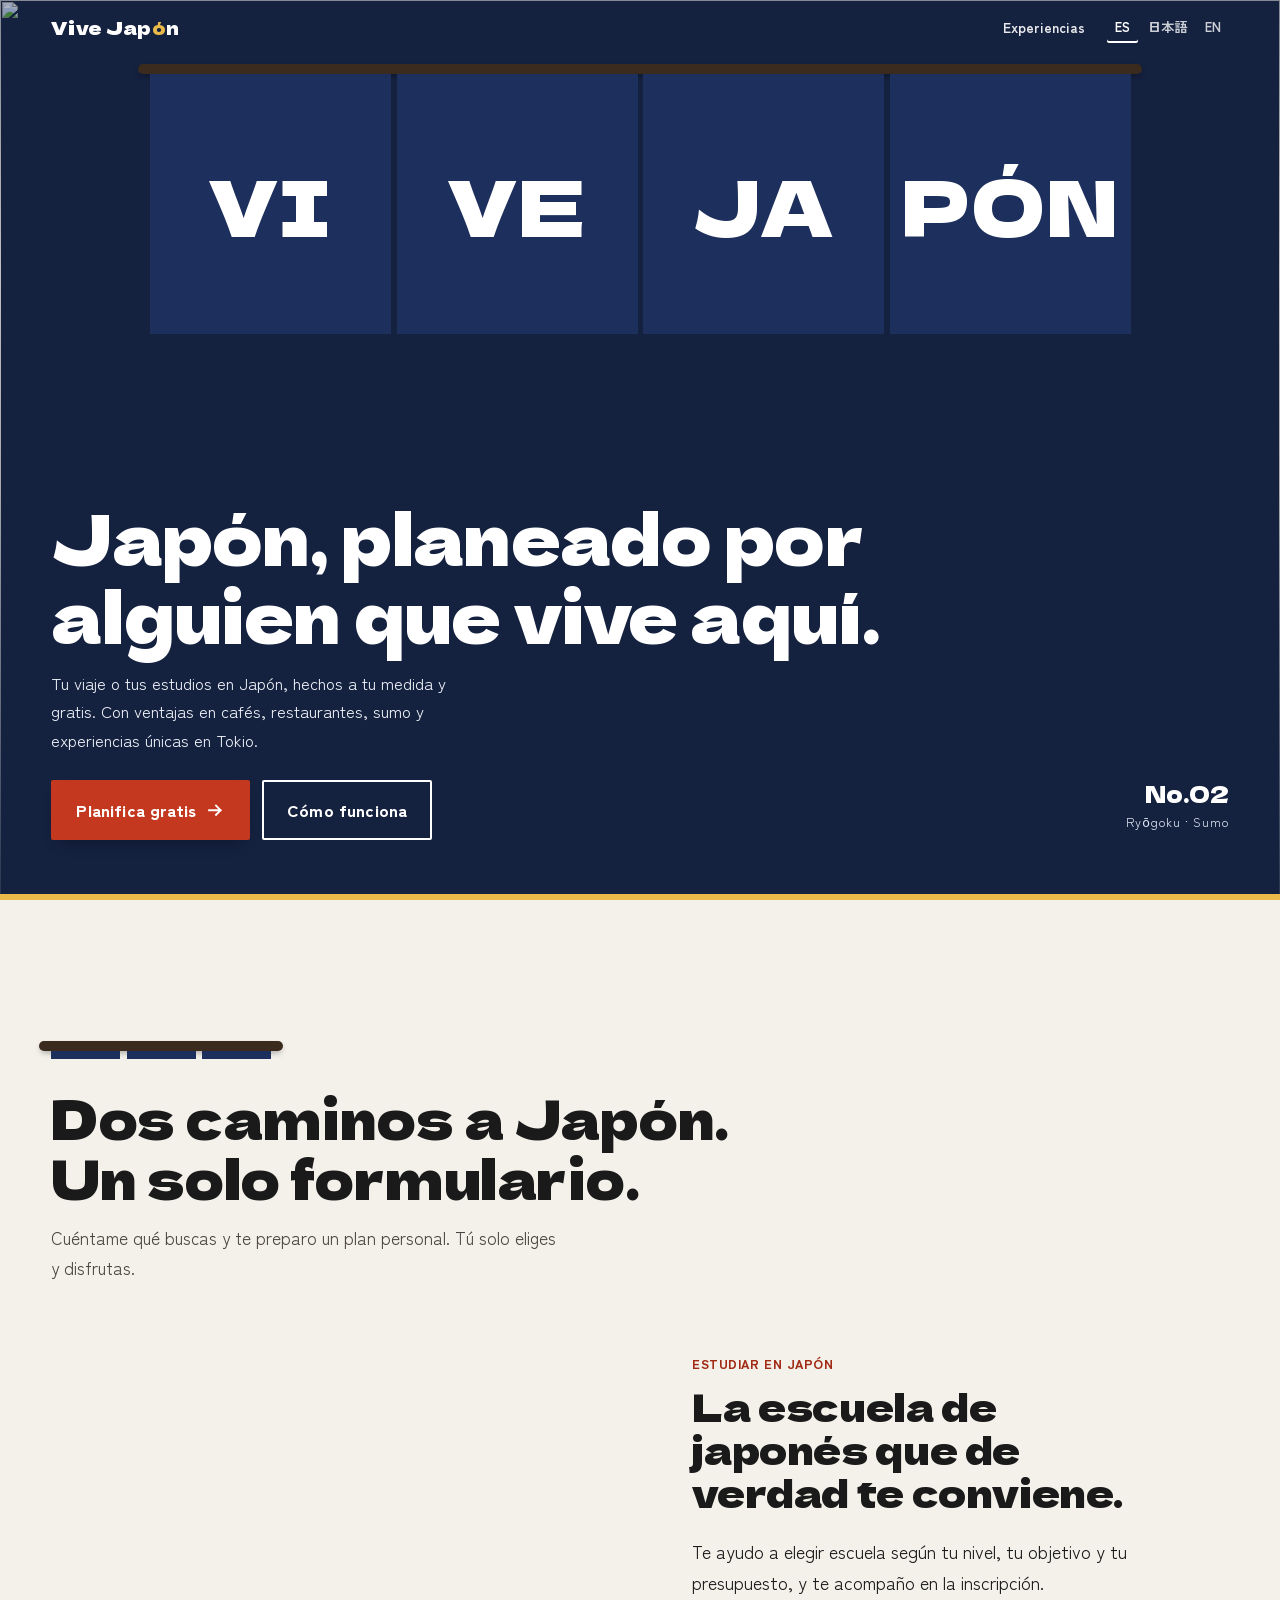
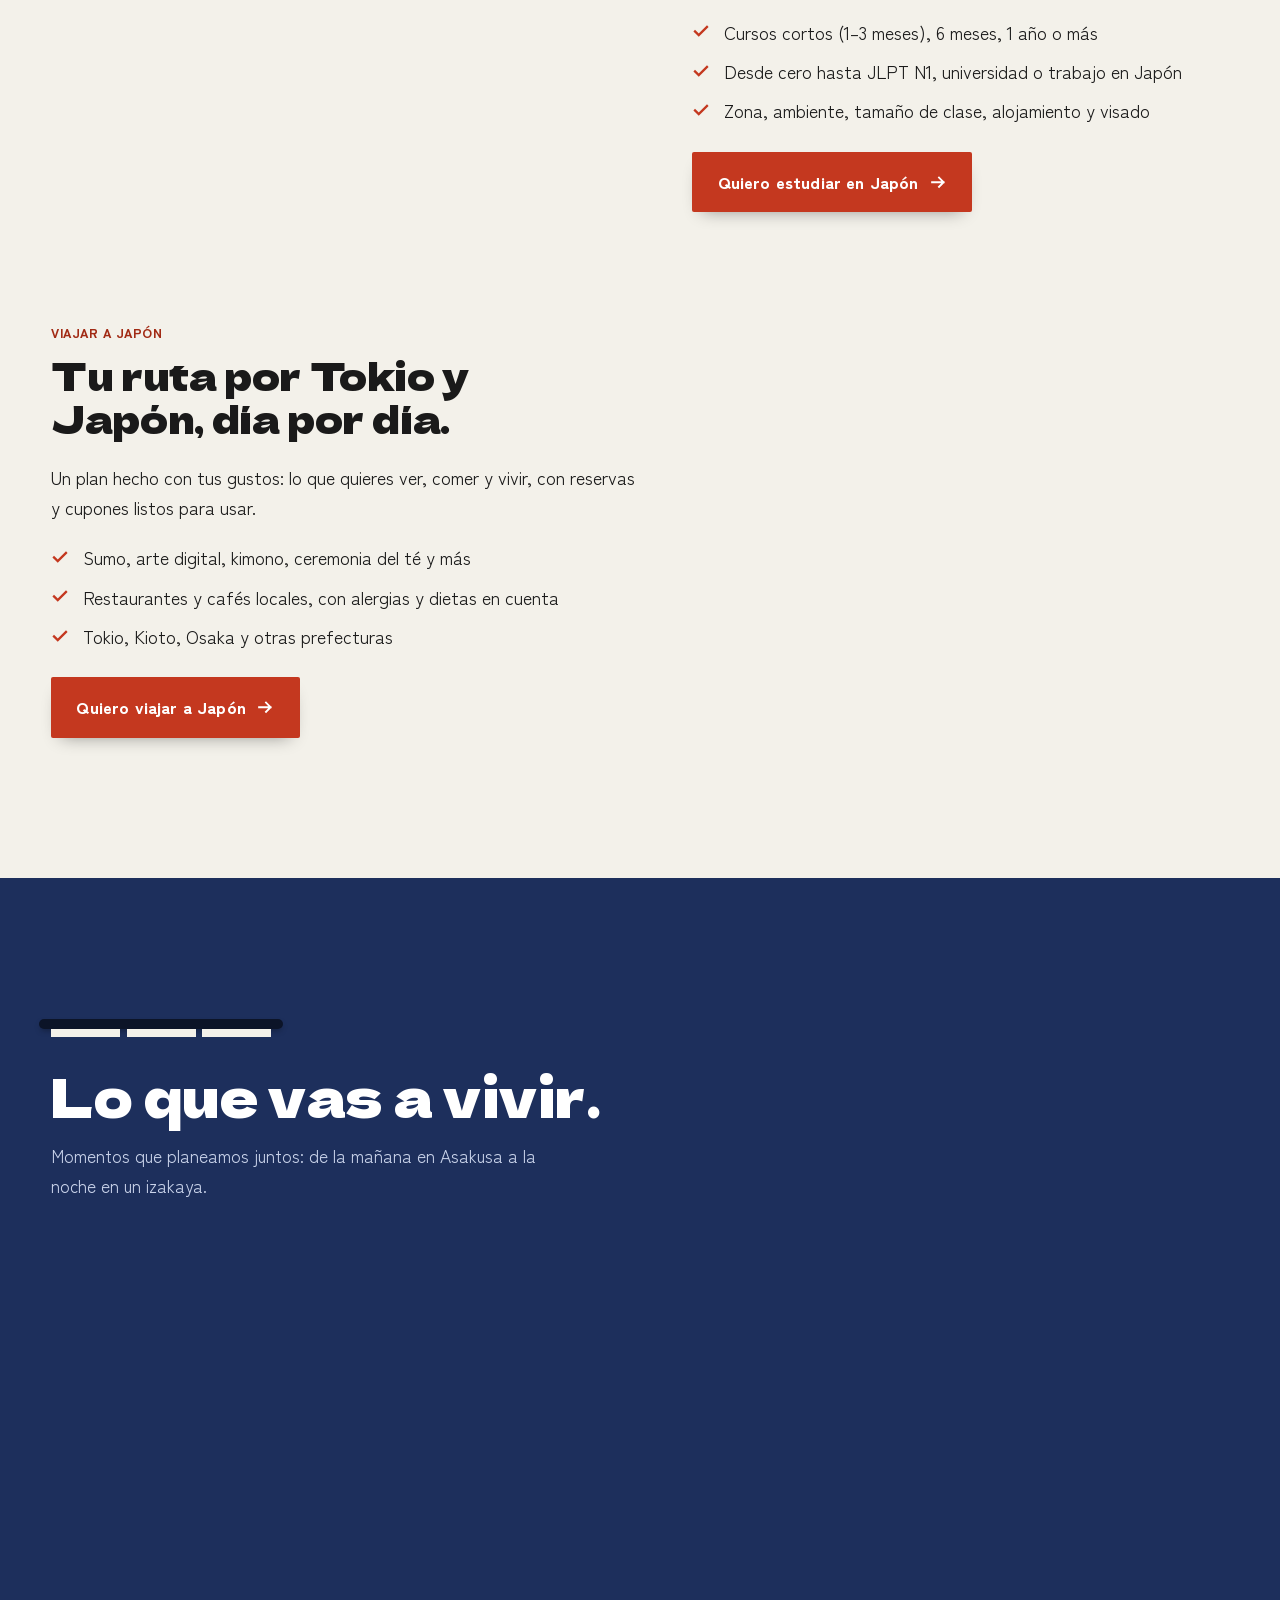
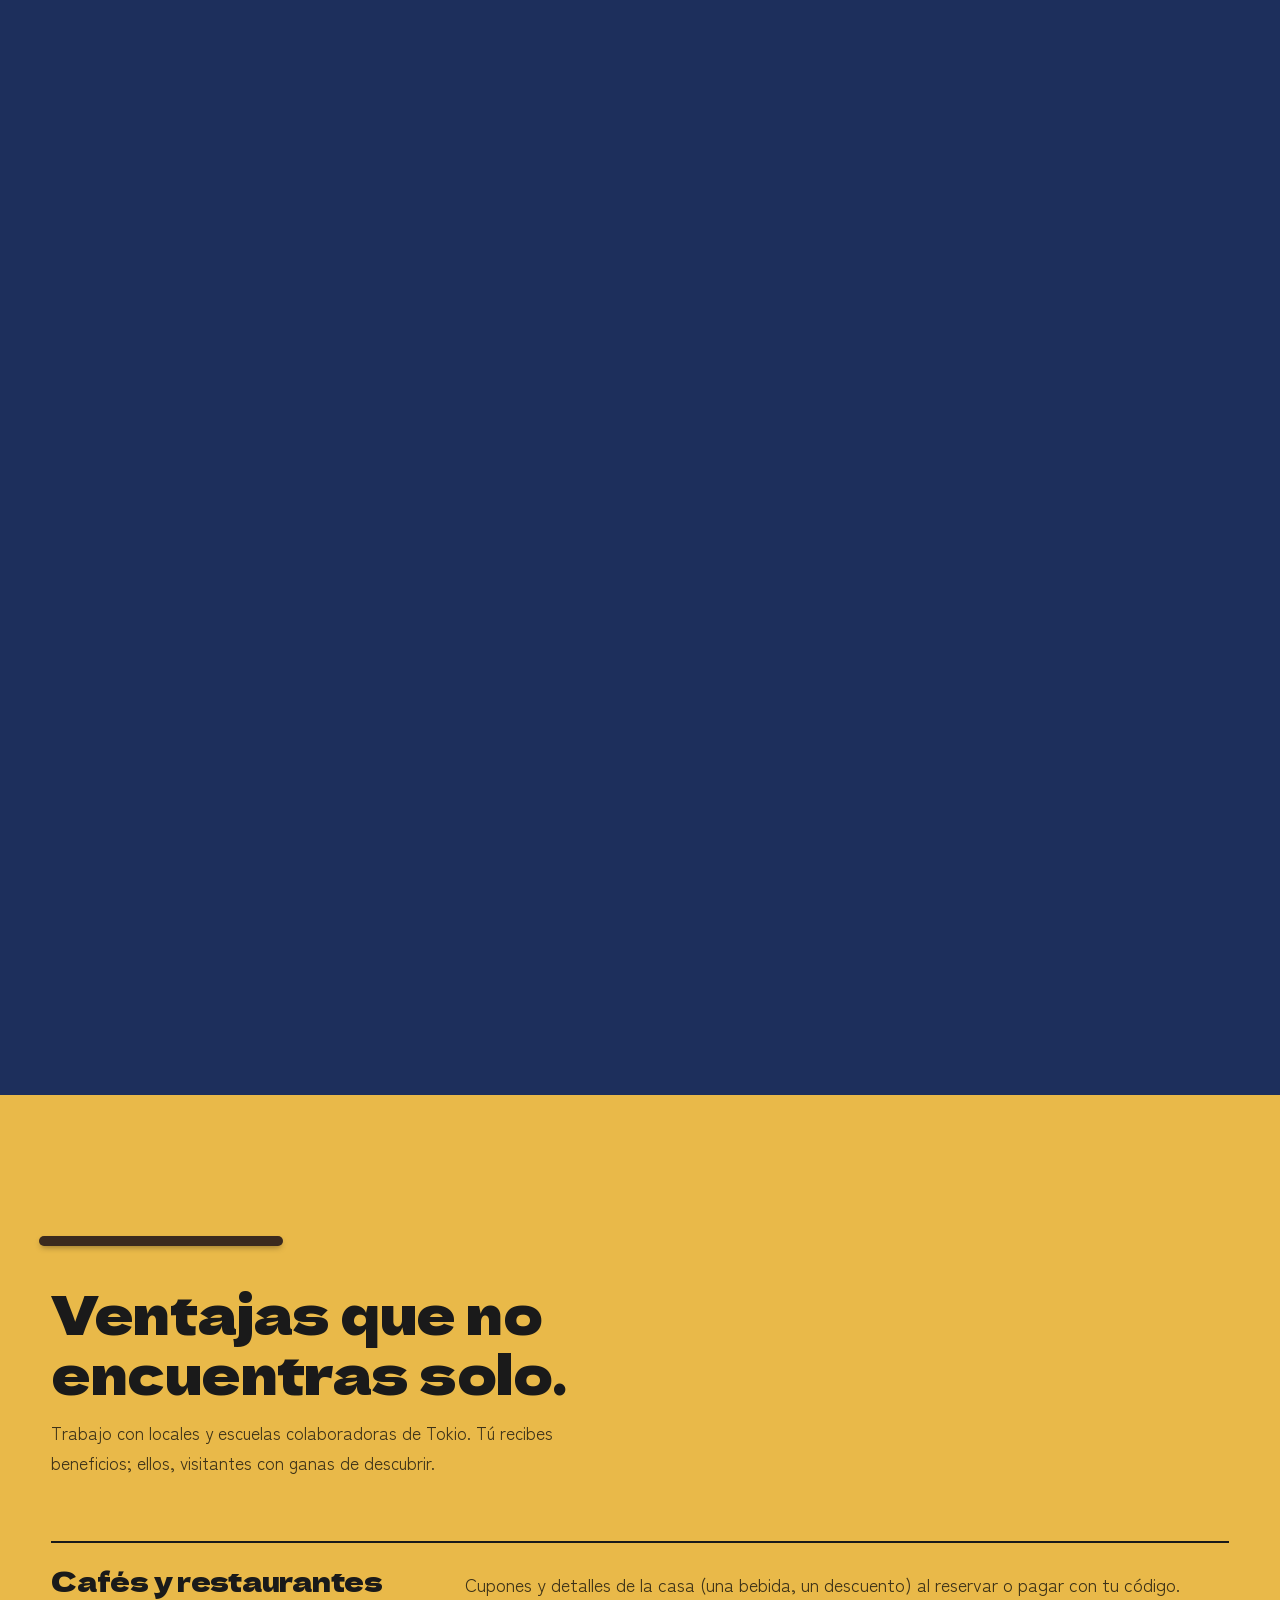
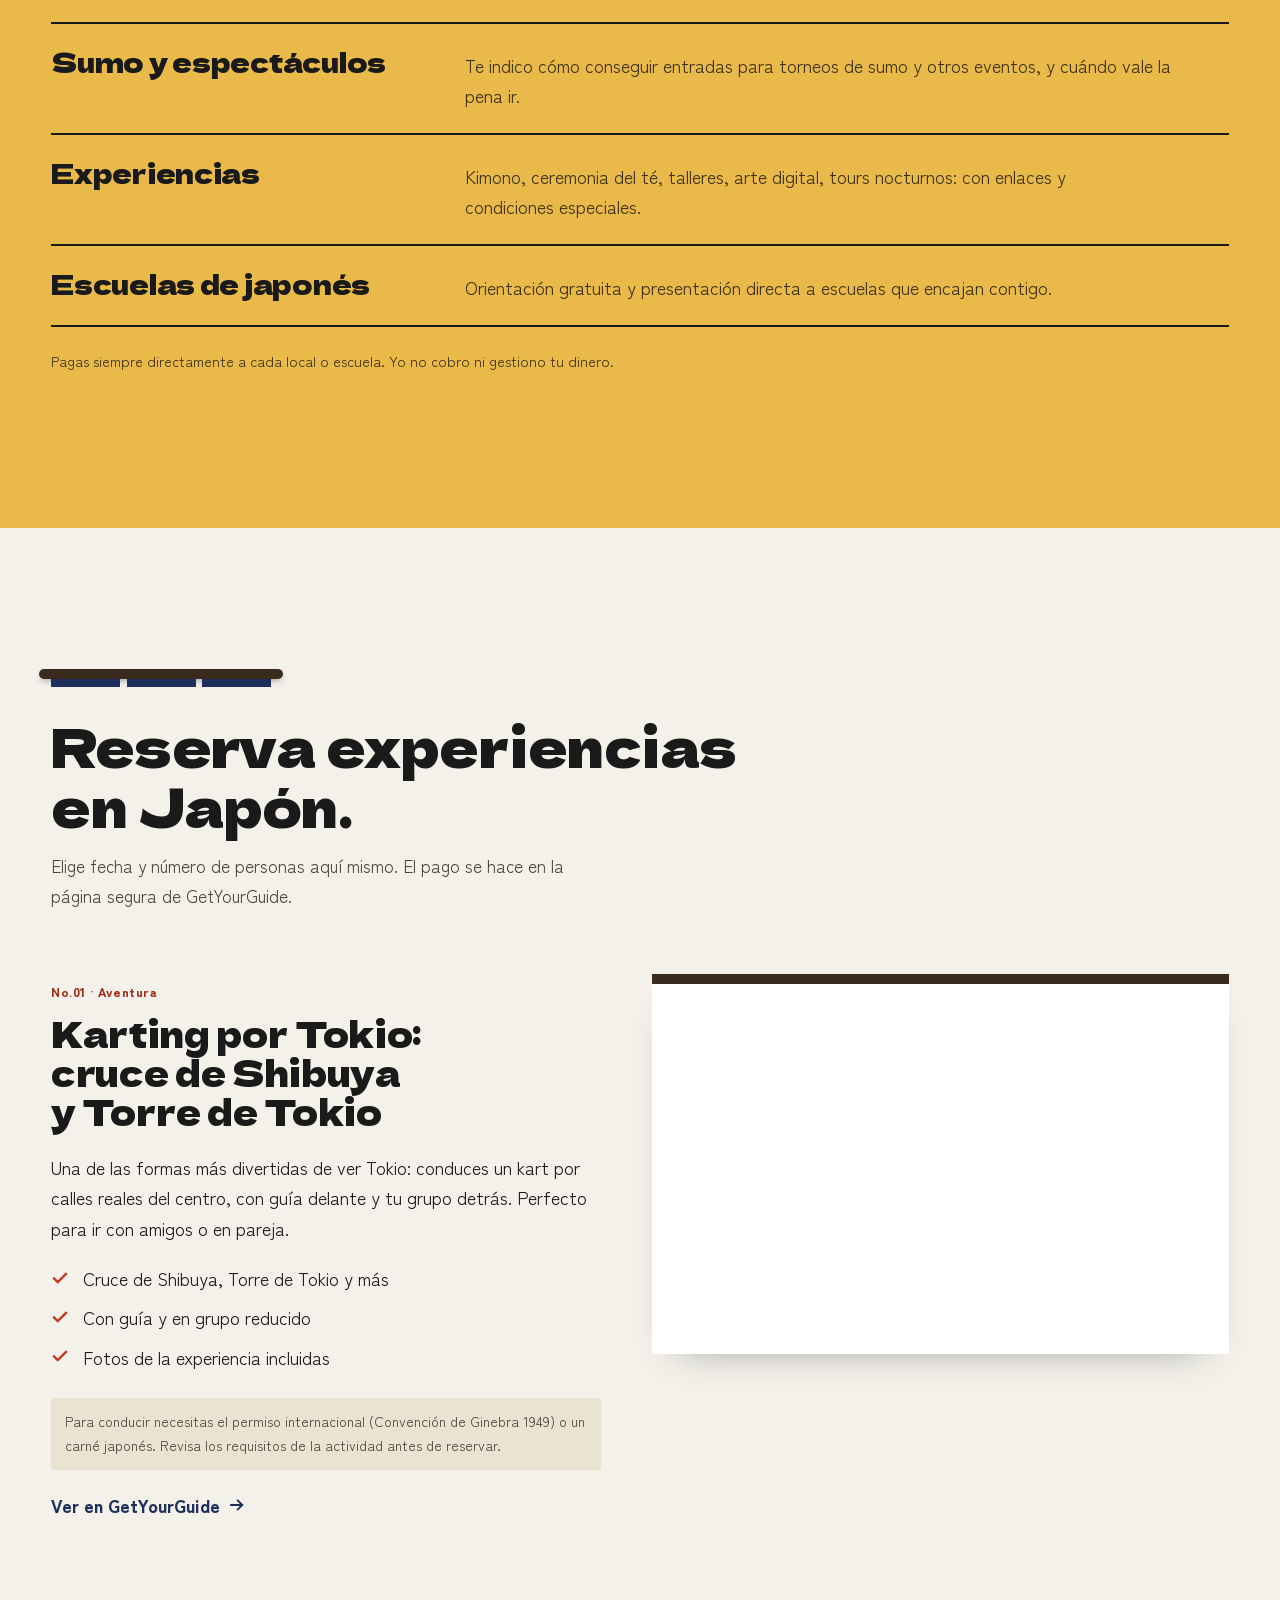
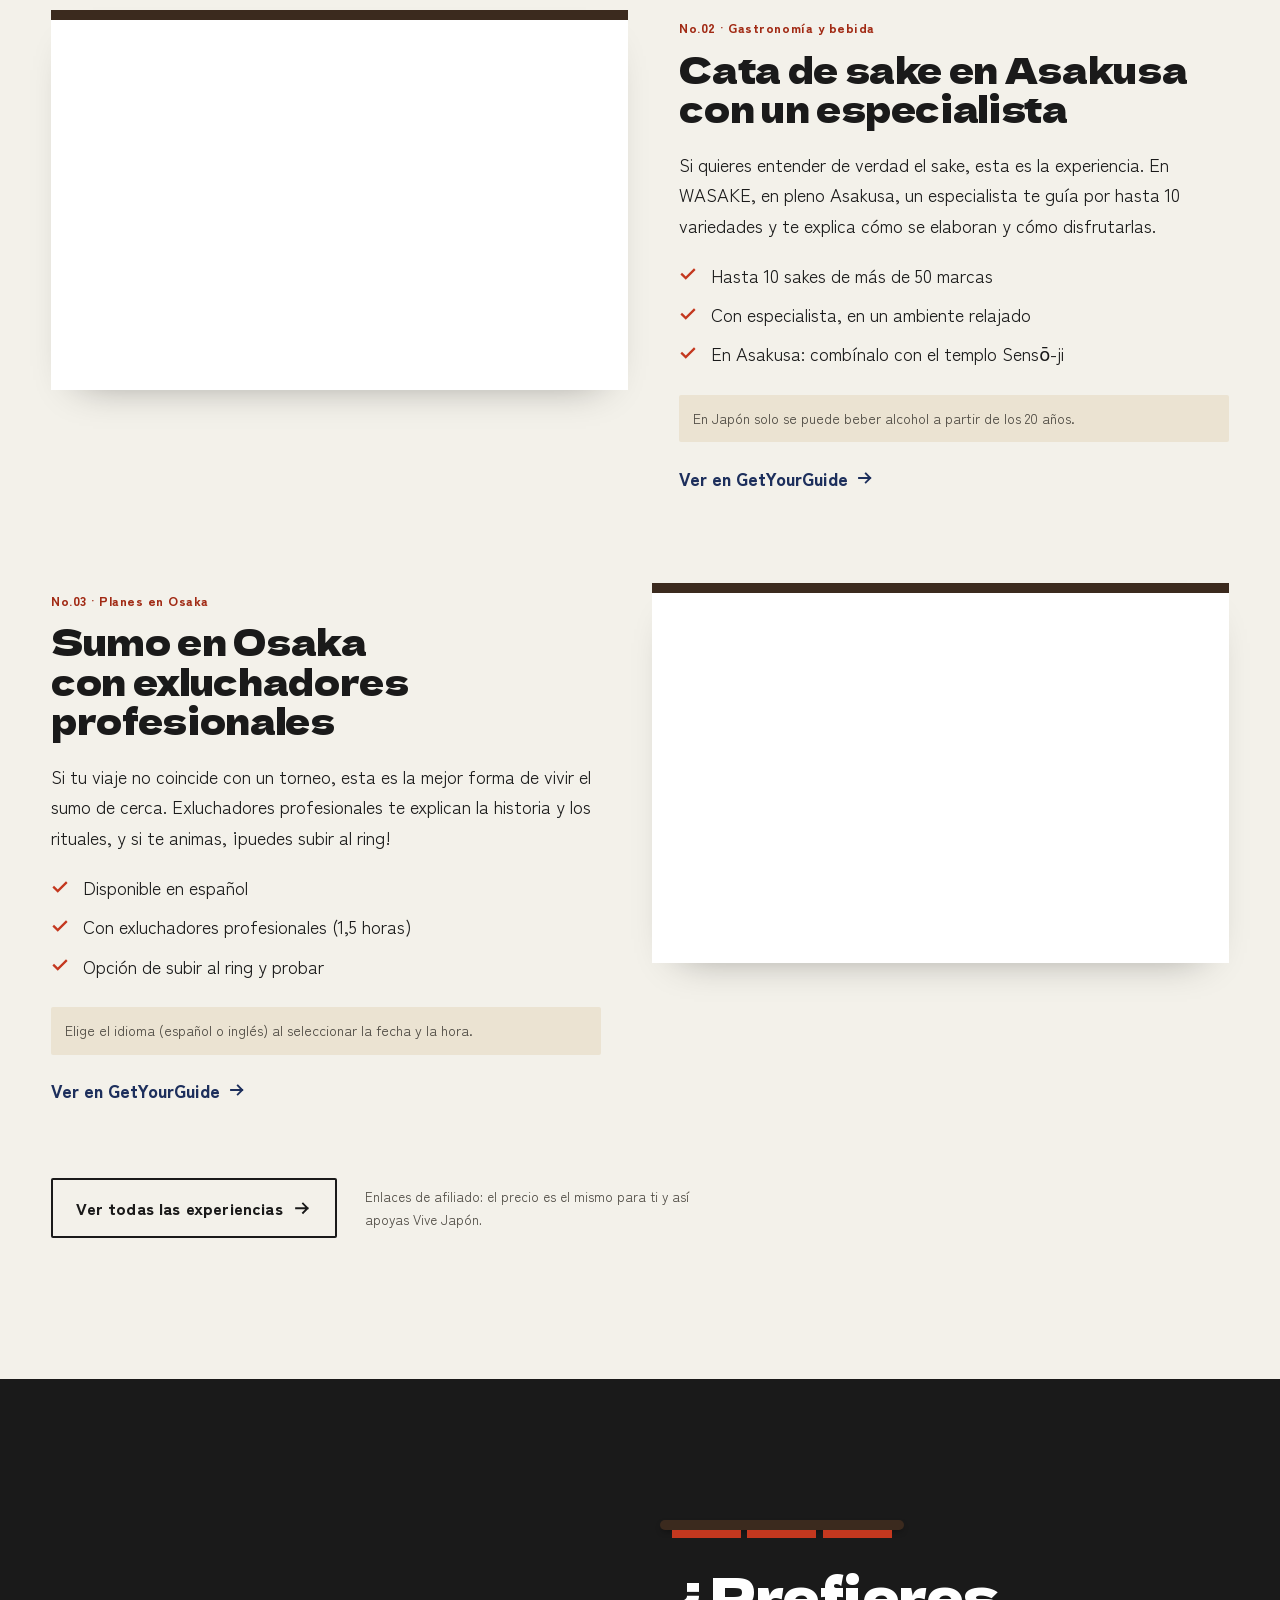
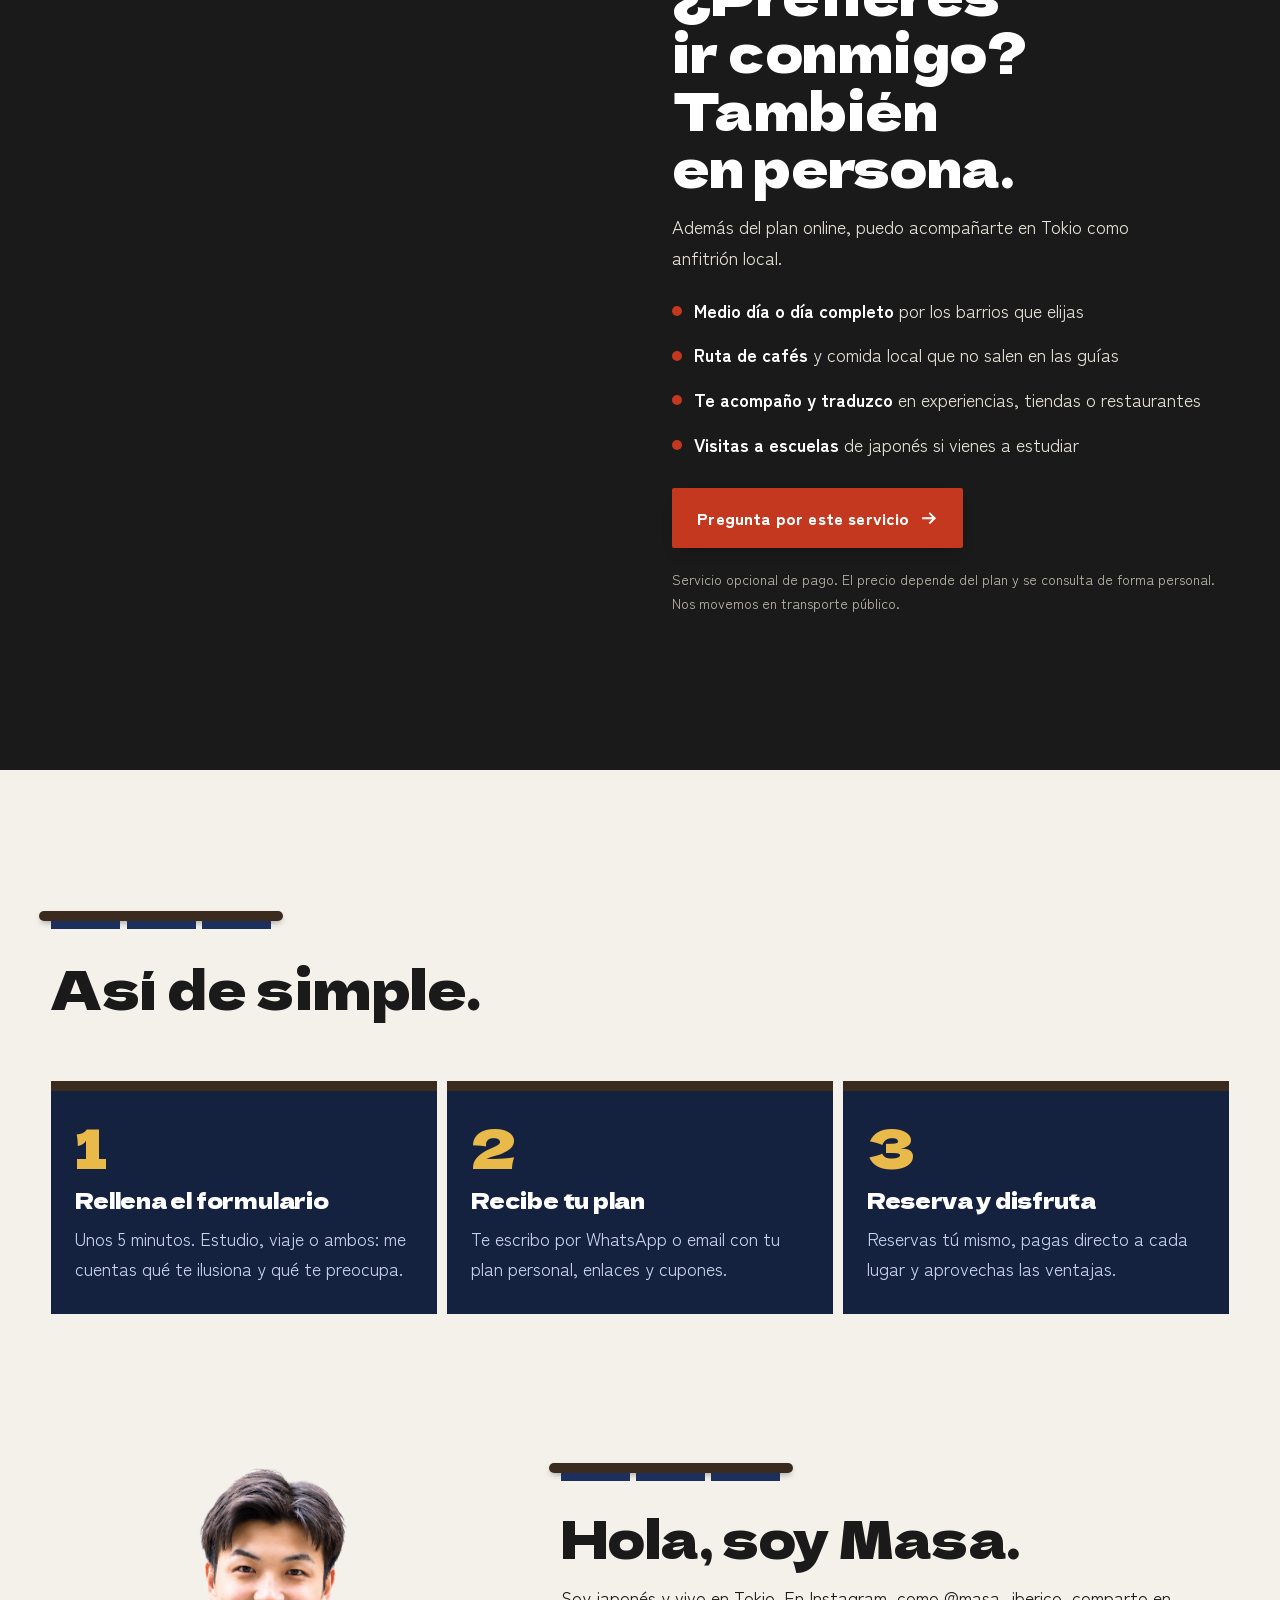
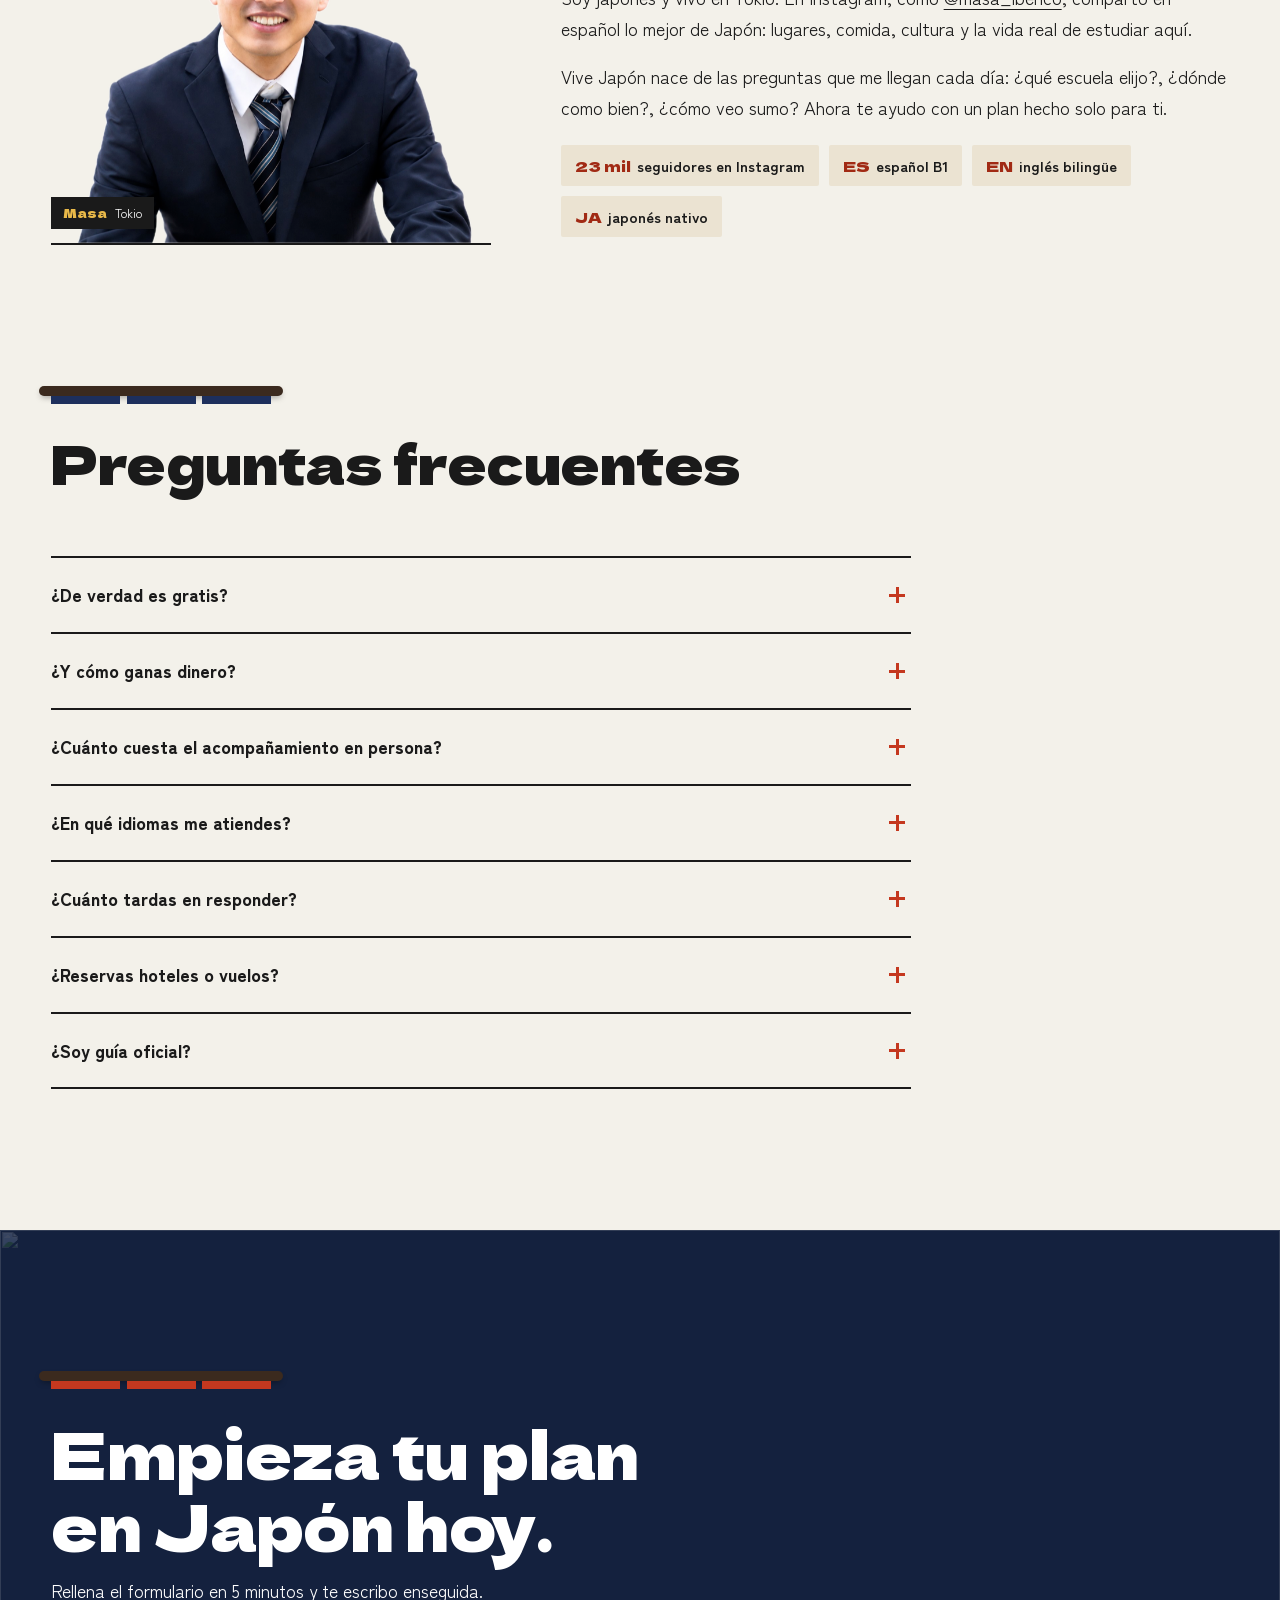
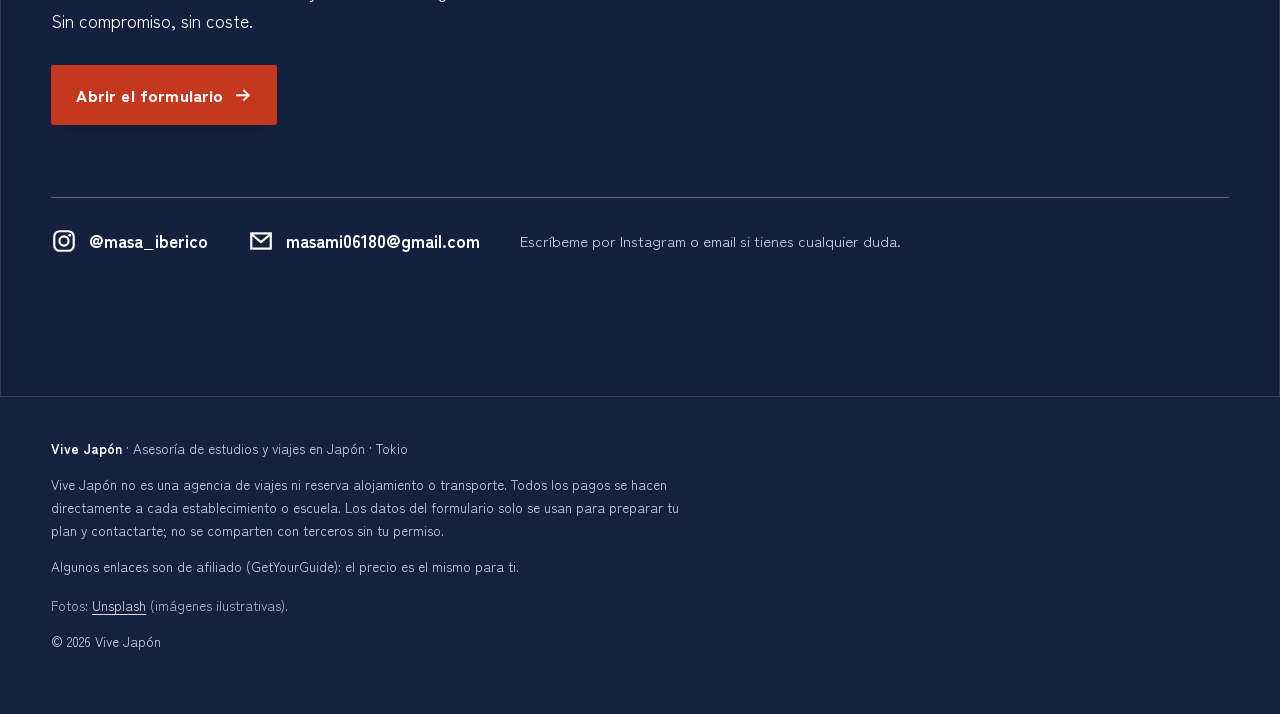
==== commit e6ebe39c: "Home shows 3 featured tours; full list stays on experiencias pages Co-Authored-By: Claude Opus 5.5 <" ====
--- a/index.html
+++ b/index.html
@@ -219,29 +219,7 @@
       </article>
       <article class="tour">
         <div class="tour-copy fade">
-          <span class="tag">No.03 · Excursiones desde Osaka</span>
-          <h3>Hiroshima en un día desde Osaka, en Shinkansen</h3>
-          <p>Si estás en Osaka, Hiroshima queda a un viaje en tren bala. Un guía experto en historia te acompaña por el Parque Memorial de la Paz y la Cúpula de la Bomba Atómica: una visita que cambia tu forma de ver Japón.</p>
-          <ul class="ticks"><li><svg aria-hidden="true"><use href="#i-check"/></svg>Excursión de un día (unas 8 horas)</li><li><svg aria-hidden="true"><use href="#i-check"/></svg>Guía con doctorado en historia</li><li><svg aria-hidden="true"><use href="#i-check"/></svg>Parque Memorial de la Paz y Cúpula de la Bomba Atómica</li></ul>
-          <p class="tour-note">Revisa en la página de la actividad qué incluye el precio (billetes de tren, comidas) y el punto de encuentro en Osaka.</p>
-          <a class="tour-link" href="https://gyg.me/quyy1nMG" target="_blank" rel="sponsored noopener">Ver en GetYourGuide <svg aria-hidden="true"><use href="#i-arrow"/></svg></a>
-        </div>
-        <div class="tour-widget"><div class="gyg" data-gyg-href="https://widget.getyourguide.com/default/availability.frame" data-gyg-tour-id="1125934" data-gyg-locale-code="es-ES" data-gyg-currency="JPY" data-gyg-widget="availability" data-gyg-partner-id="FKH3YYZ"></div></div>
-      </article>
-      <article class="tour">
-        <div class="tour-copy fade">
-          <span class="tag">No.04 · Excursiones desde Tokio</span>
-          <h3>Los macacos de nieve de Nagano en un día desde Tokio</h3>
-          <p>Ver a los macacos bañarse en aguas termales entre la nieve es una de esas imágenes que solo existen en Japón. Sales de Shinjuku, comes sukiyaki de ternera y vuelves a Tokio por la noche, sin preocuparte del transporte.</p>
-          <ul class="ticks"><li><svg aria-hidden="true"><use href="#i-check"/></svg>Parque de los monos de Jigokudani</li><li><svg aria-hidden="true"><use href="#i-check"/></svg>Almuerzo de sukiyaki de ternera</li><li><svg aria-hidden="true"><use href="#i-check"/></svg>Ida y vuelta desde Shinjuku (unas 12 horas)</li></ul>
-          <p class="tour-note">Para ver nieve, lo ideal es de diciembre a marzo. Hasta el parque se camina un sendero de montaña: lleva calzado cómodo y ropa de abrigo en invierno.</p>
-          <a class="tour-link" href="https://gyg.me/GDWQ0nve" target="_blank" rel="sponsored noopener">Ver en GetYourGuide <svg aria-hidden="true"><use href="#i-arrow"/></svg></a>
-        </div>
-        <div class="tour-widget"><div class="gyg" data-gyg-href="https://widget.getyourguide.com/default/availability.frame" data-gyg-tour-id="1378316" data-gyg-locale-code="es-ES" data-gyg-currency="JPY" data-gyg-widget="availability" data-gyg-partner-id="FKH3YYZ"></div></div>
-      </article>
-      <article class="tour">
-        <div class="tour-copy fade">
-          <span class="tag">No.05 · Planes en Osaka</span>
+          <span class="tag">No.03 · Planes en Osaka</span>
           <h3>Sumo en Osaka con exluchadores profesionales</h3>
           <p>Si tu viaje no coincide con un torneo, esta es la mejor forma de vivir el sumo de cerca. Exluchadores profesionales te explican la historia y los rituales, y si te animas, ¡puedes subir al ring!</p>
           <ul class="ticks"><li><svg aria-hidden="true"><use href="#i-check"/></svg>Disponible en español</li><li><svg aria-hidden="true"><use href="#i-check"/></svg>Con exluchadores profesionales (1,5 horas)</li><li><svg aria-hidden="true"><use href="#i-check"/></svg>Opción de subir al ring y probar</li></ul>
@@ -249,17 +227,6 @@
           <a class="tour-link" href="https://gyg.me/DQ9iFKHi" target="_blank" rel="sponsored noopener">Ver en GetYourGuide <svg aria-hidden="true"><use href="#i-arrow"/></svg></a>
         </div>
         <div class="tour-widget"><div class="gyg" data-gyg-href="https://widget.getyourguide.com/default/availability.frame" data-gyg-tour-id="1430490" data-gyg-locale-code="es-ES" data-gyg-currency="JPY" data-gyg-widget="availability" data-gyg-partner-id="FKH3YYZ"></div></div>
-      </article>
-      <article class="tour">
-        <div class="tour-copy fade">
-          <span class="tag">No.06 · Planes en Osaka</span>
-          <h3>Abeno Harukas 300: Osaka a vista de pájaro</h3>
-          <p>El mirador del rascacielos más alto de Osaka, con vistas de 360°. Ve al atardecer: ves la ciudad de día y cómo se enciende de noche en una sola visita.</p>
-          <ul class="ticks"><li><svg aria-hidden="true"><use href="#i-check"/></svg>Vistas panorámicas de 360°</li><li><svg aria-hidden="true"><use href="#i-check"/></svg>Entrada electrónica en el móvil</li><li><svg aria-hidden="true"><use href="#i-check"/></svg>Junto a la estación de Tennōji</li></ul>
-          
-          <a class="tour-link" href="https://gyg.me/gDllt37v" target="_blank" rel="sponsored noopener">Ver en GetYourGuide <svg aria-hidden="true"><use href="#i-arrow"/></svg></a>
-        </div>
-        <div class="tour-widget"><div class="gyg" data-gyg-href="https://widget.getyourguide.com/default/availability.frame" data-gyg-tour-id="556505" data-gyg-locale-code="es-ES" data-gyg-currency="JPY" data-gyg-widget="availability" data-gyg-partner-id="FKH3YYZ"></div></div>
       </article>
     </div>
     <div class="tours-foot fade"><a class="btn btn-ghost" href="experiencias/">Ver todas las experiencias <svg aria-hidden="true"><use href="#i-arrow"/></svg></a><p class="aff">Enlaces de afiliado: el precio es el mismo para ti y así apoyas Vive Japón.</p></div>
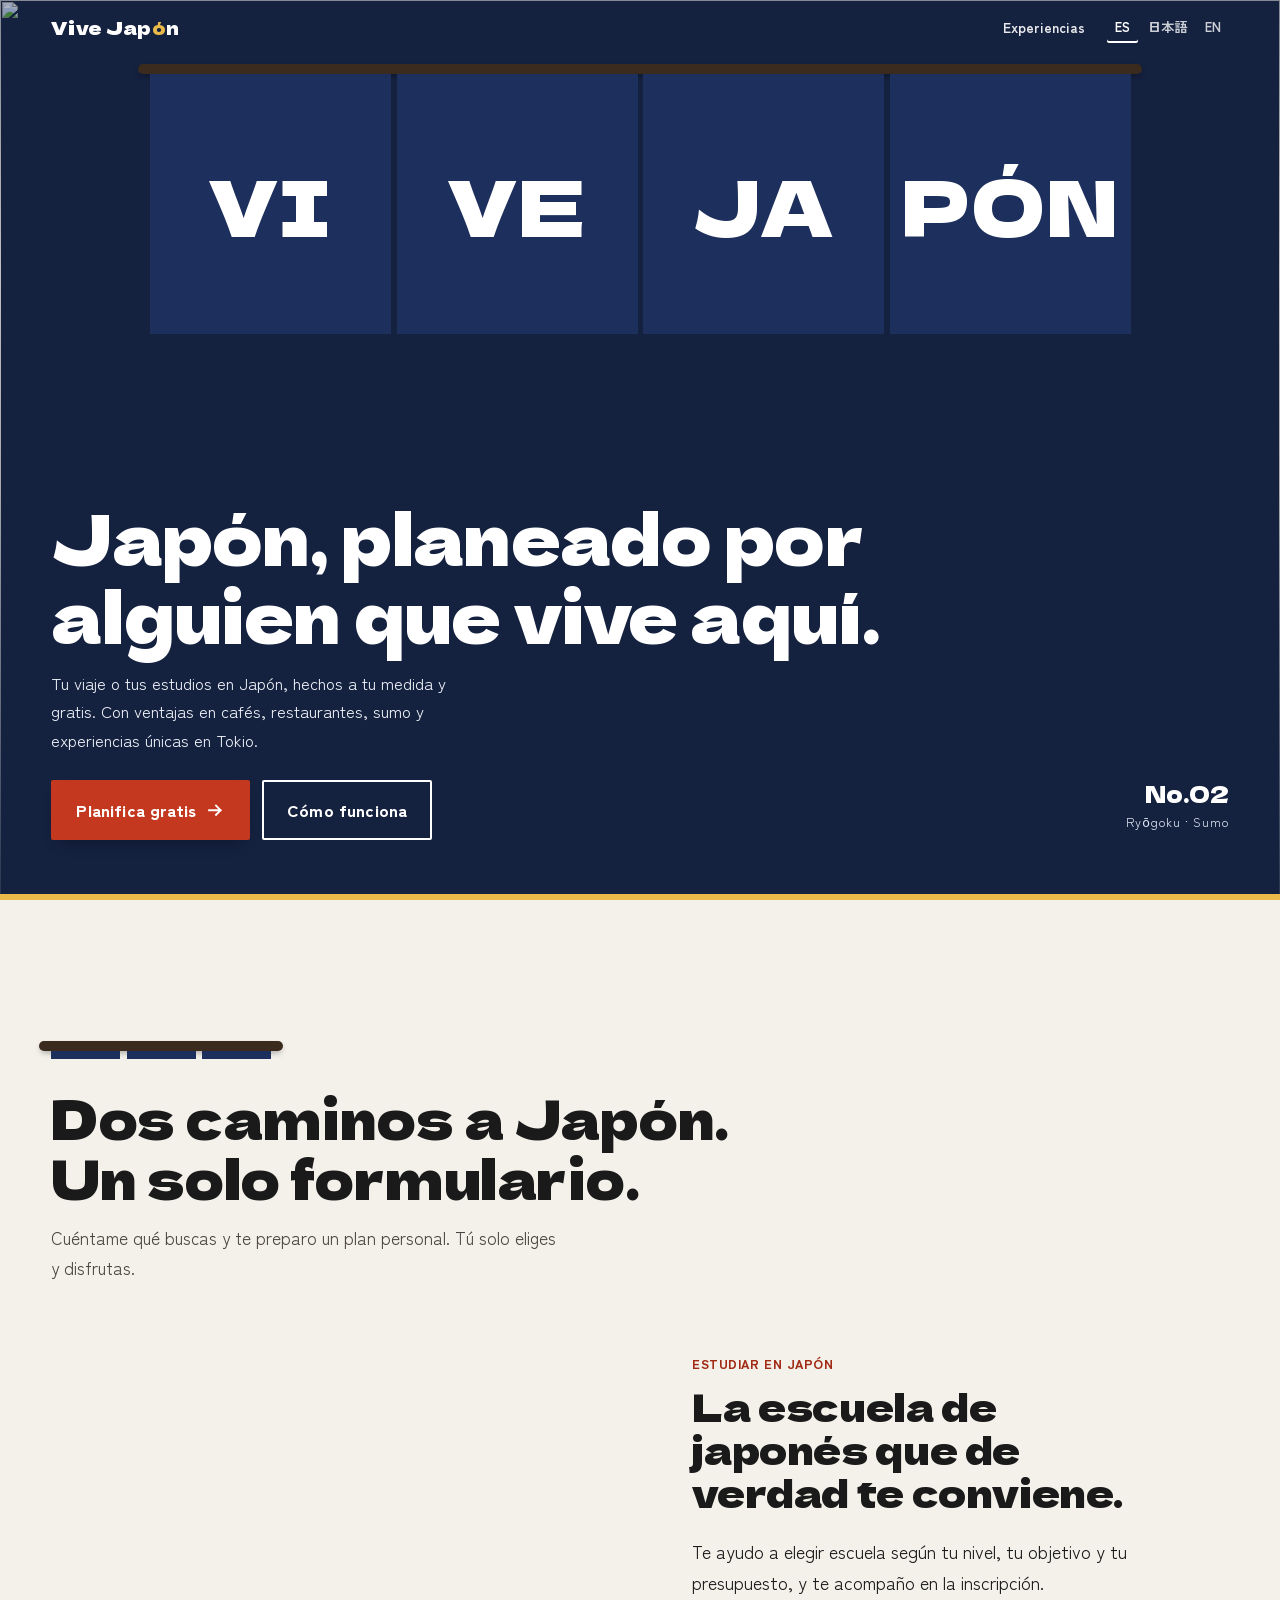
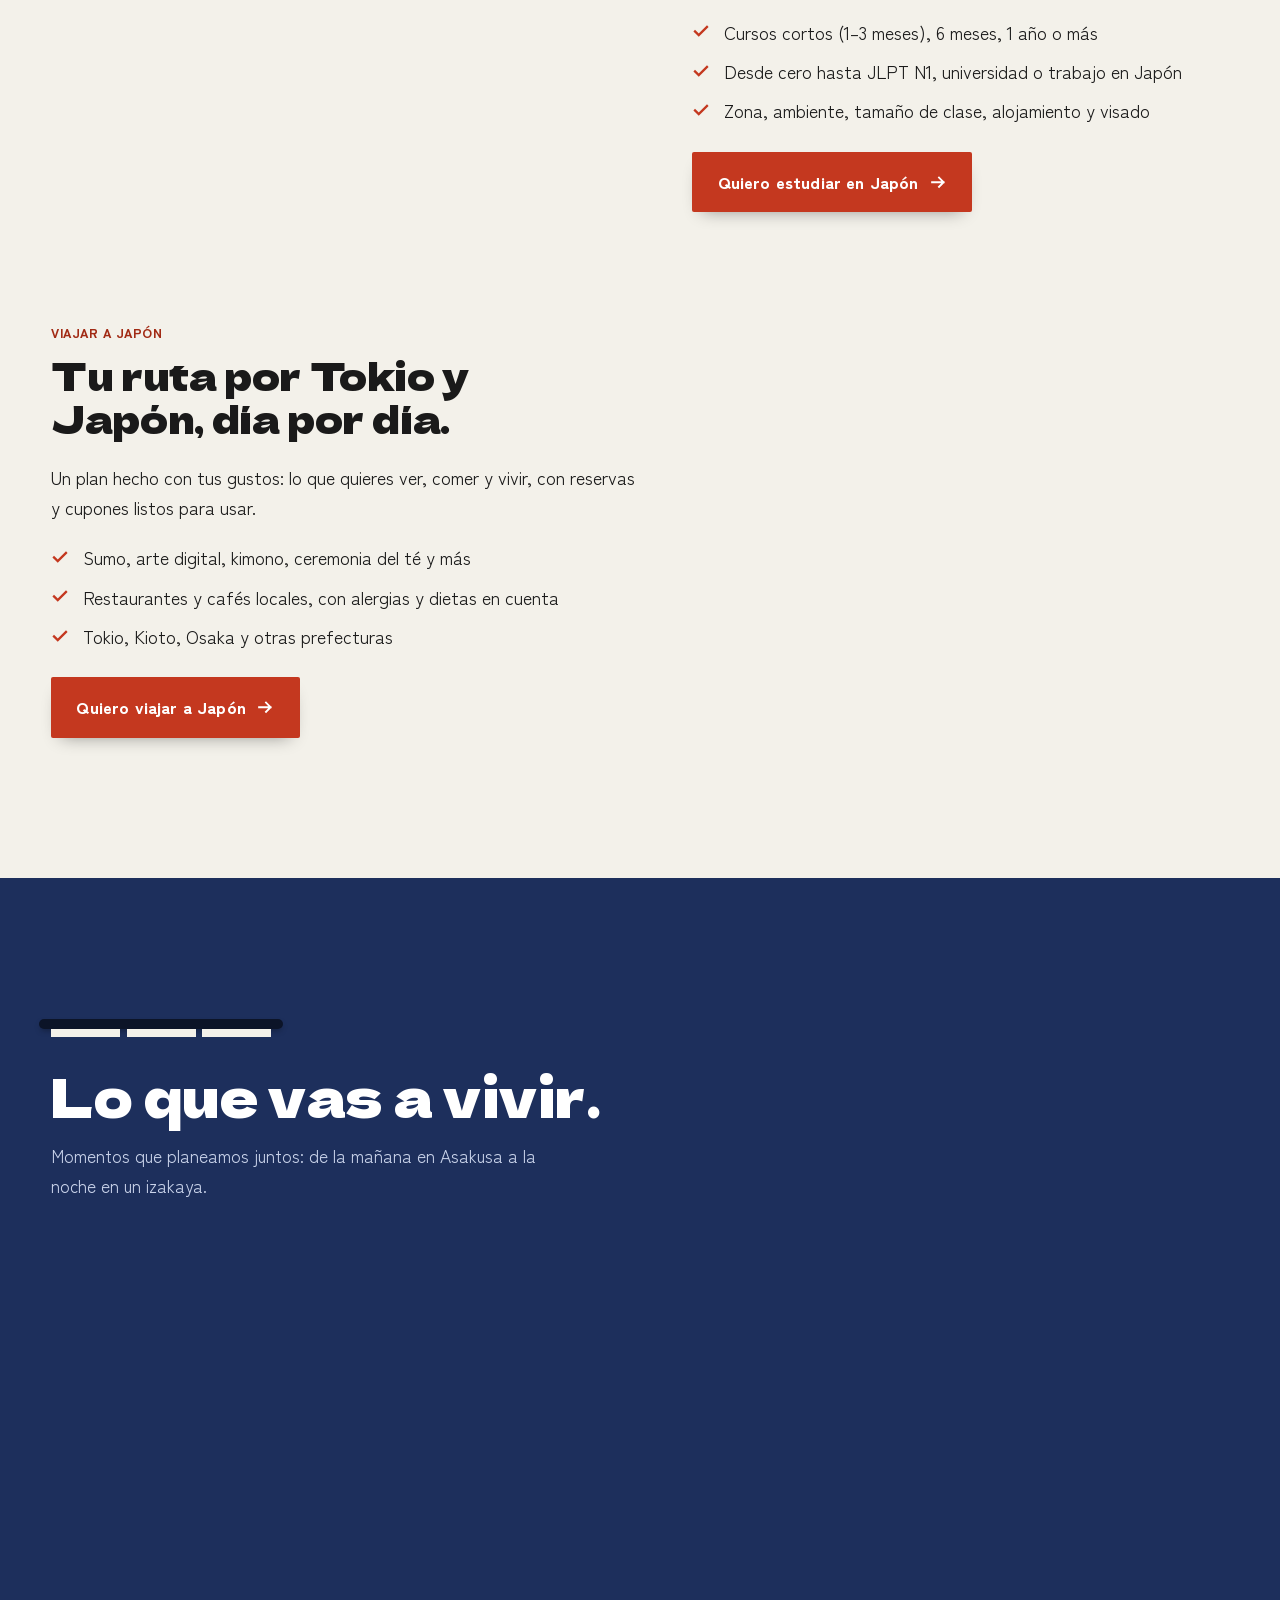
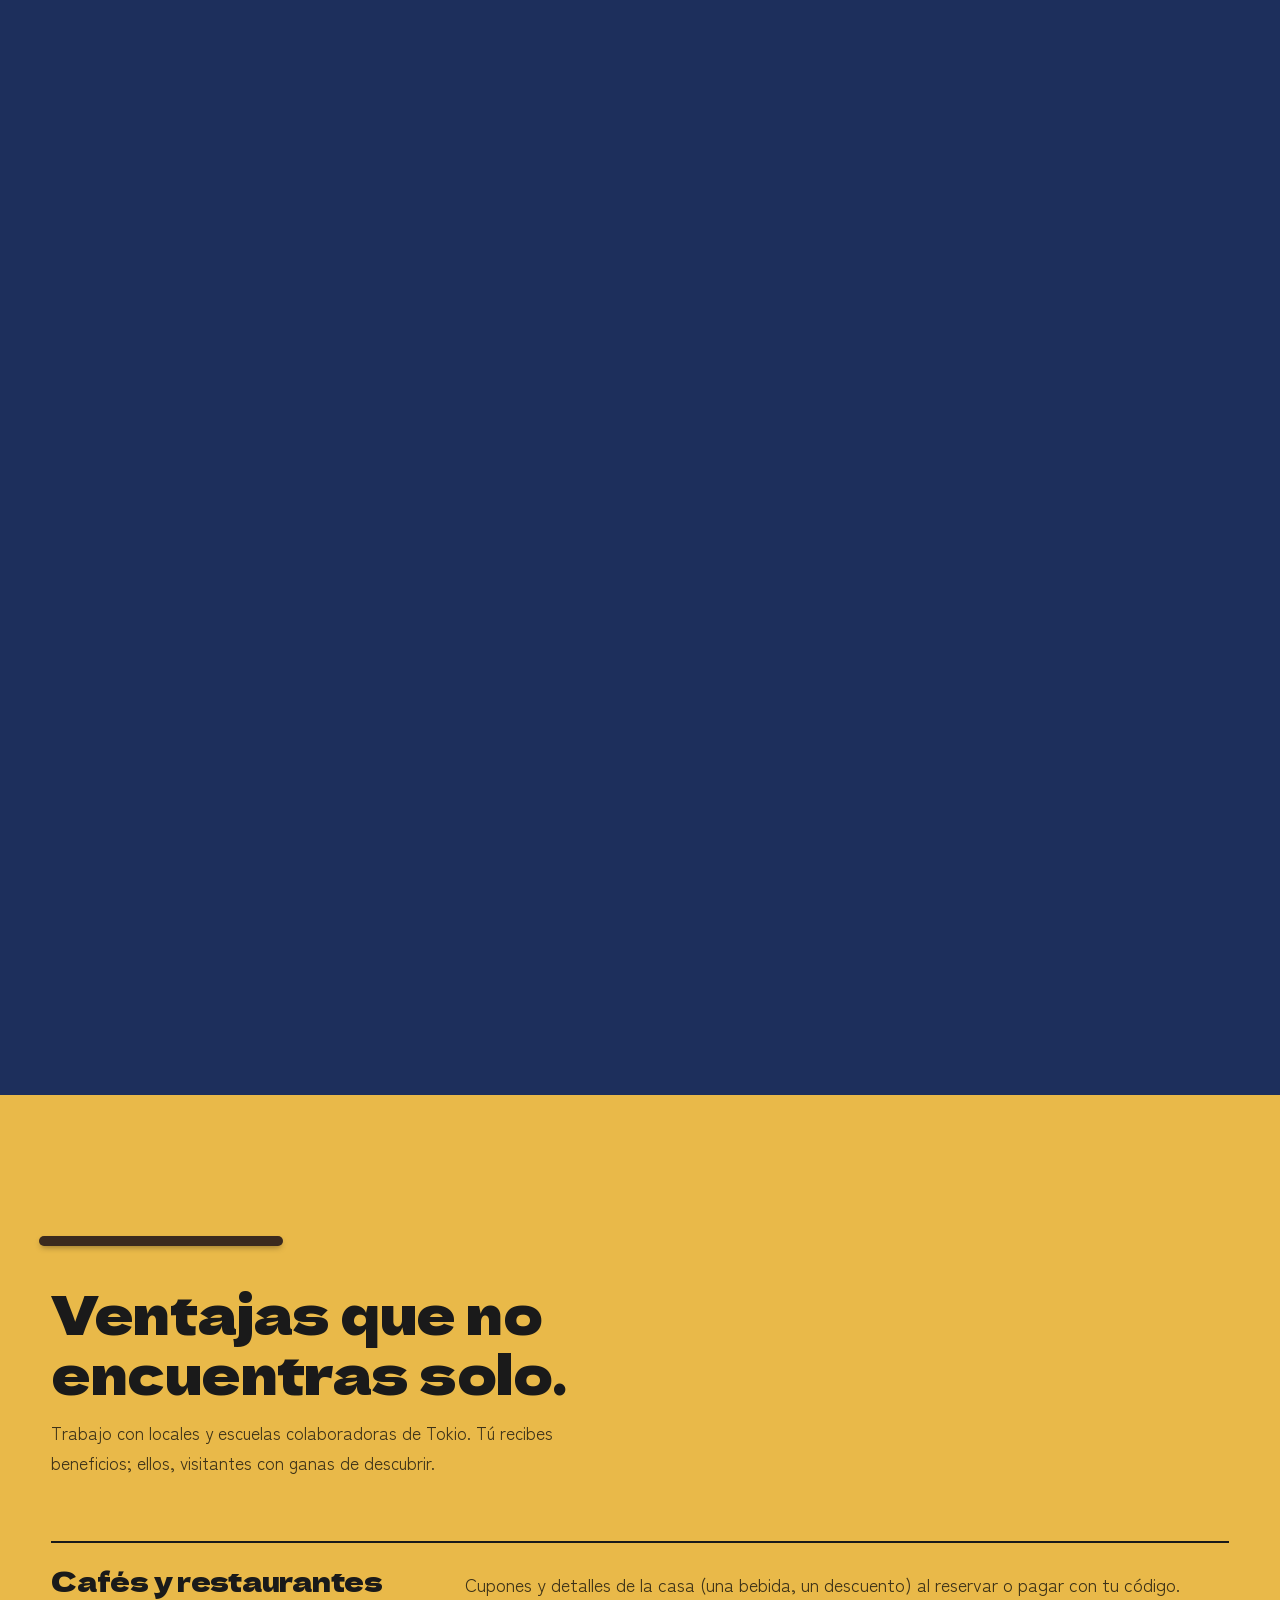
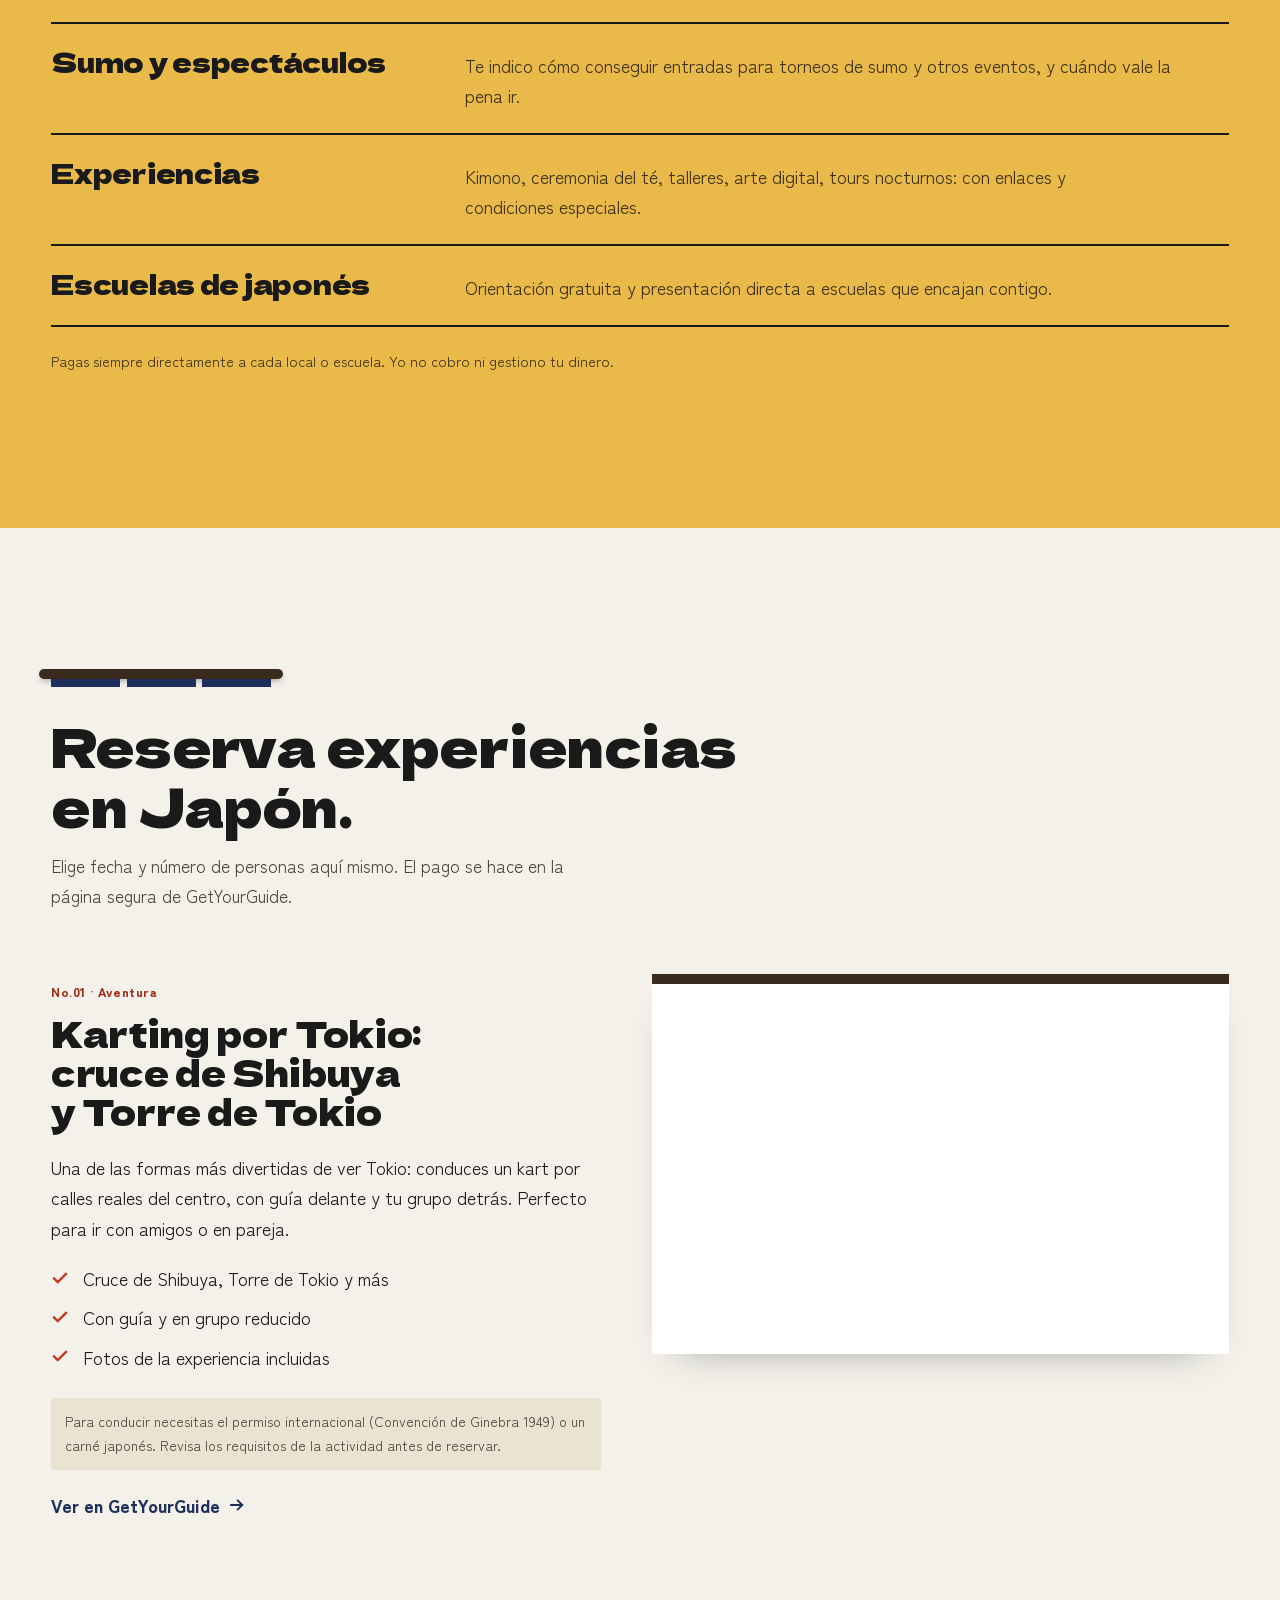
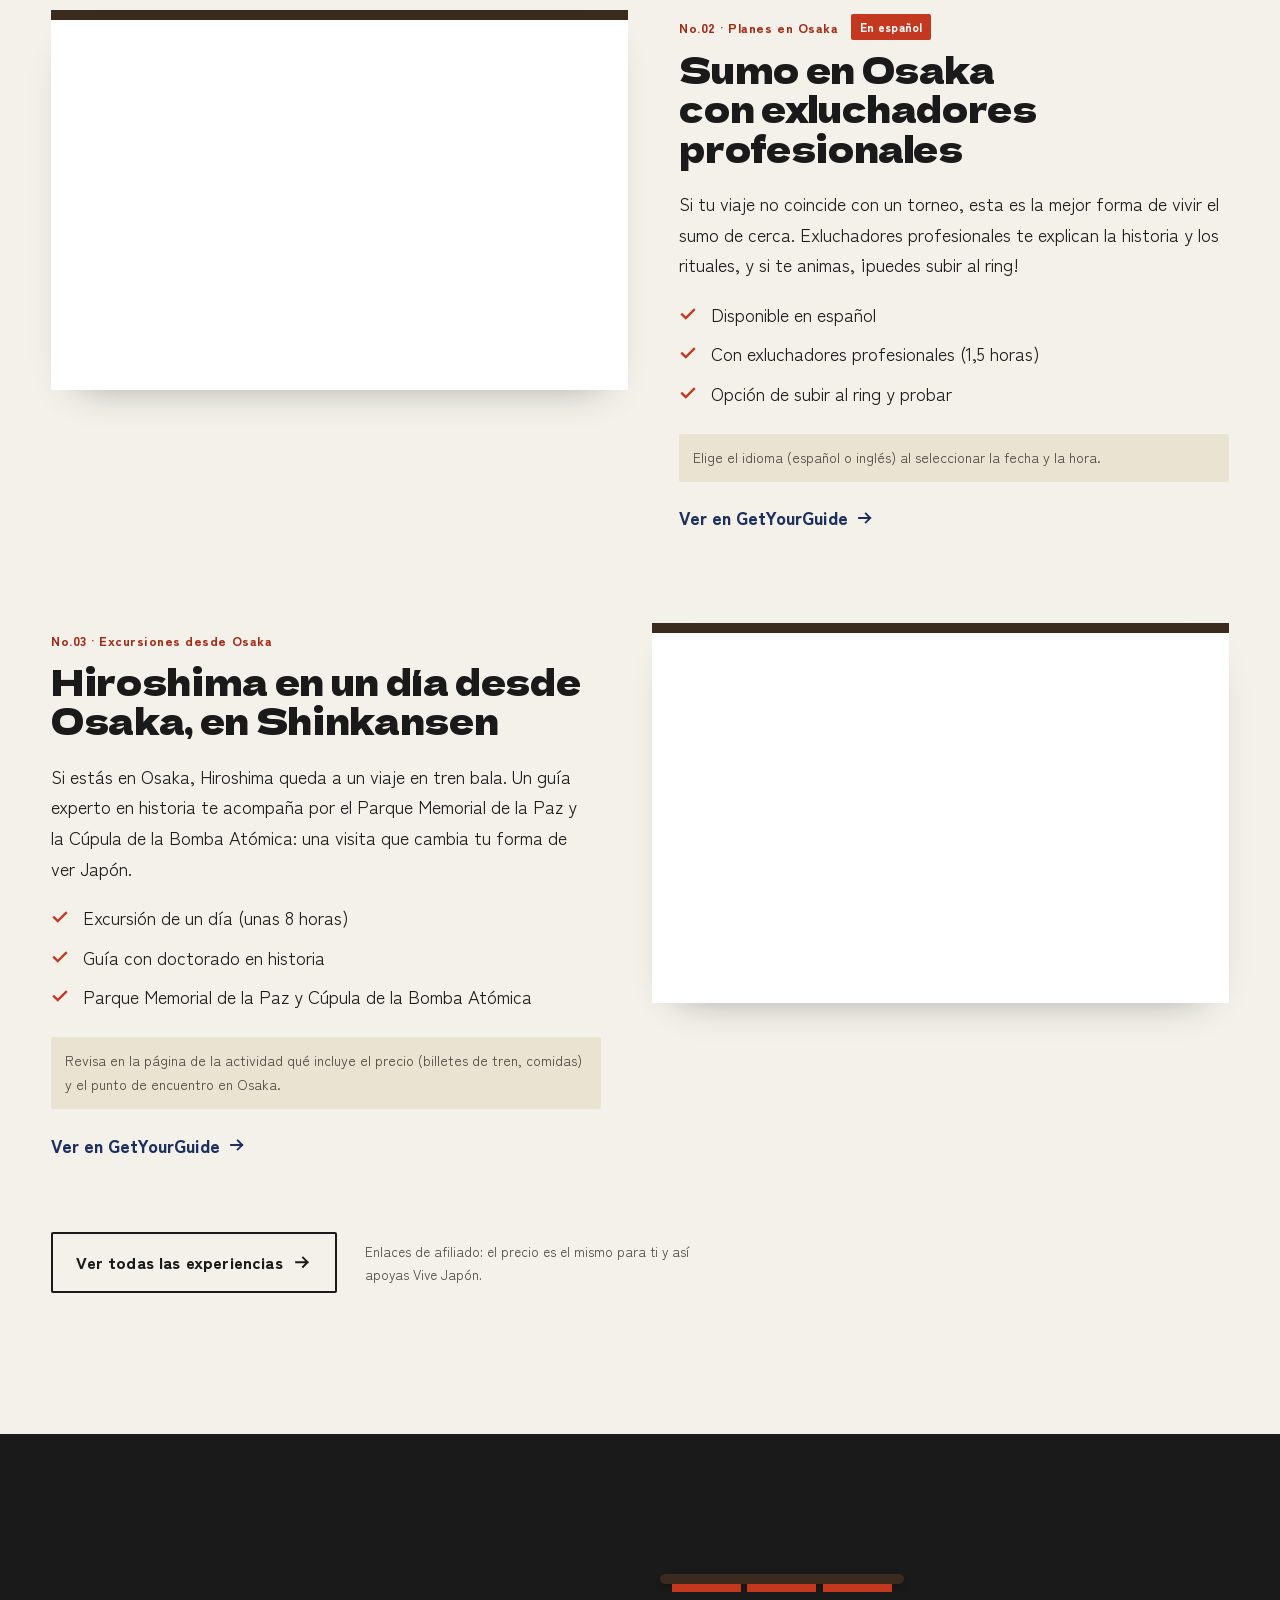
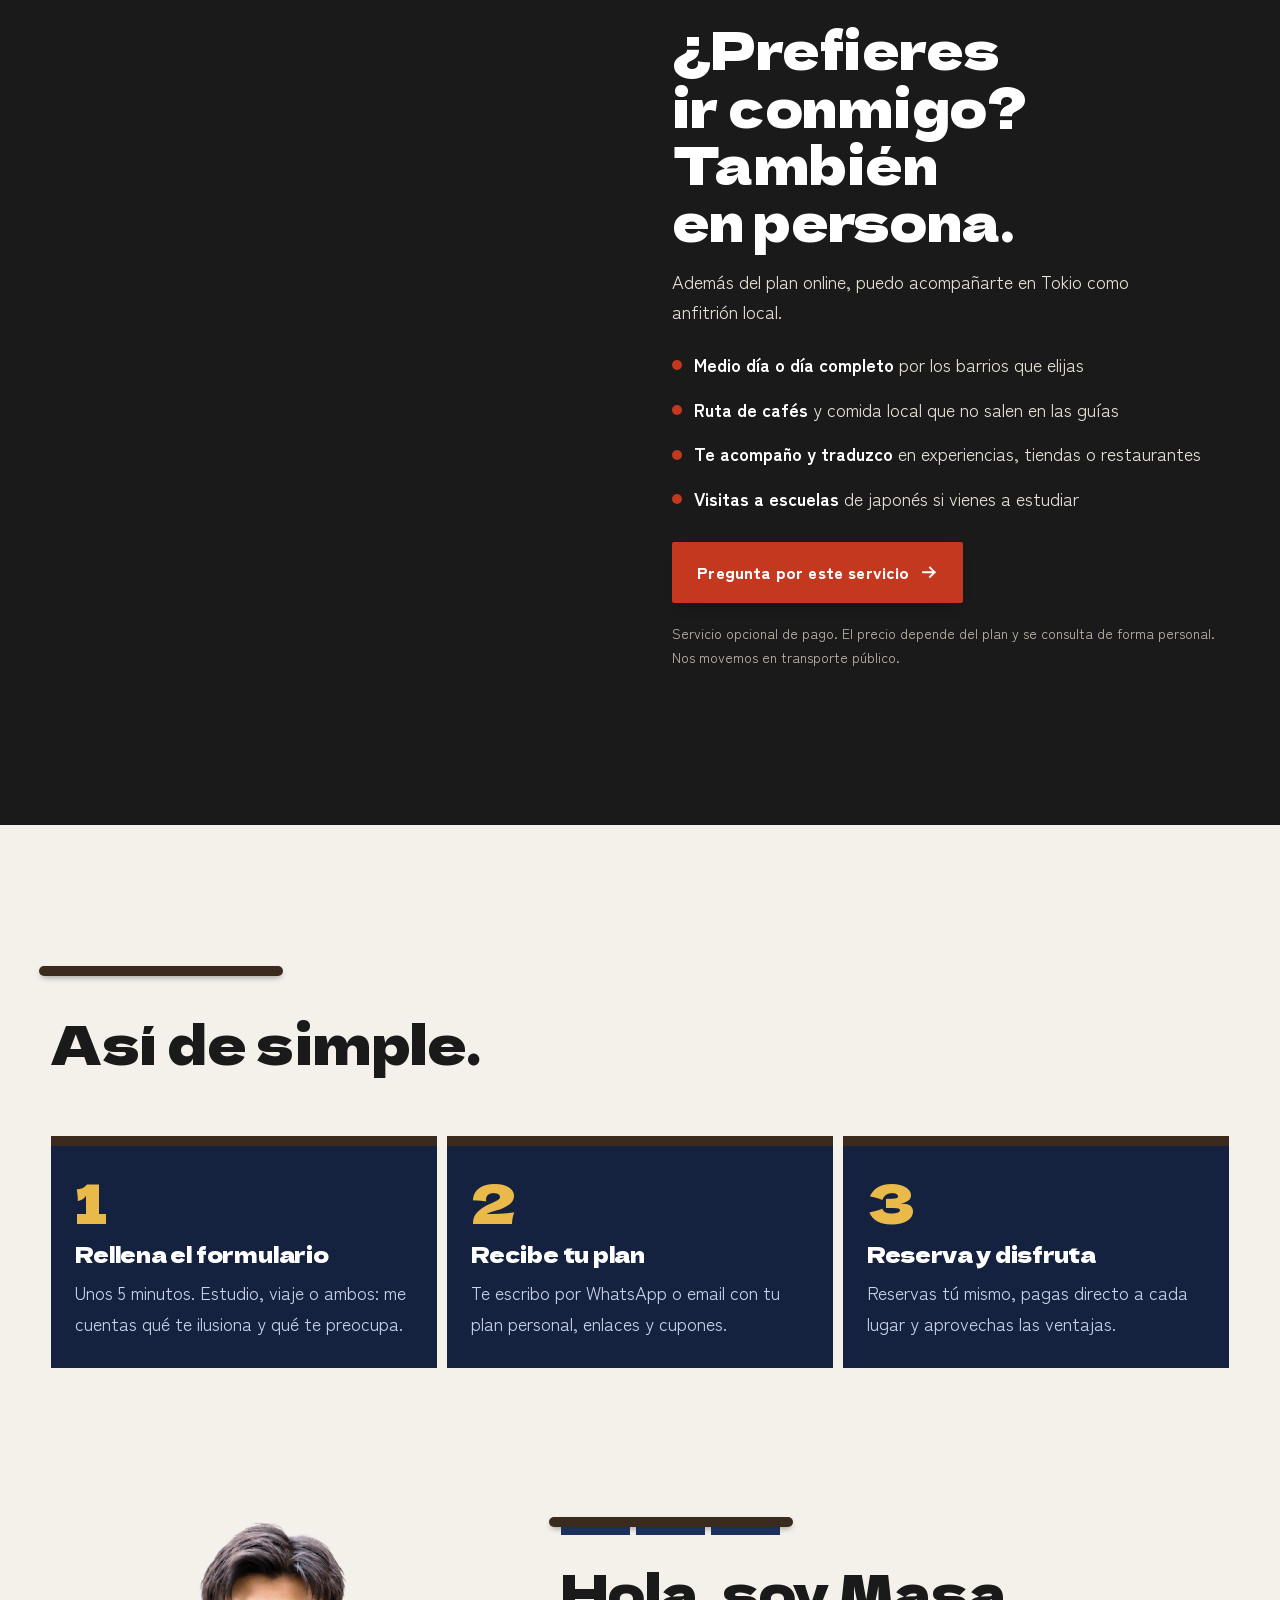
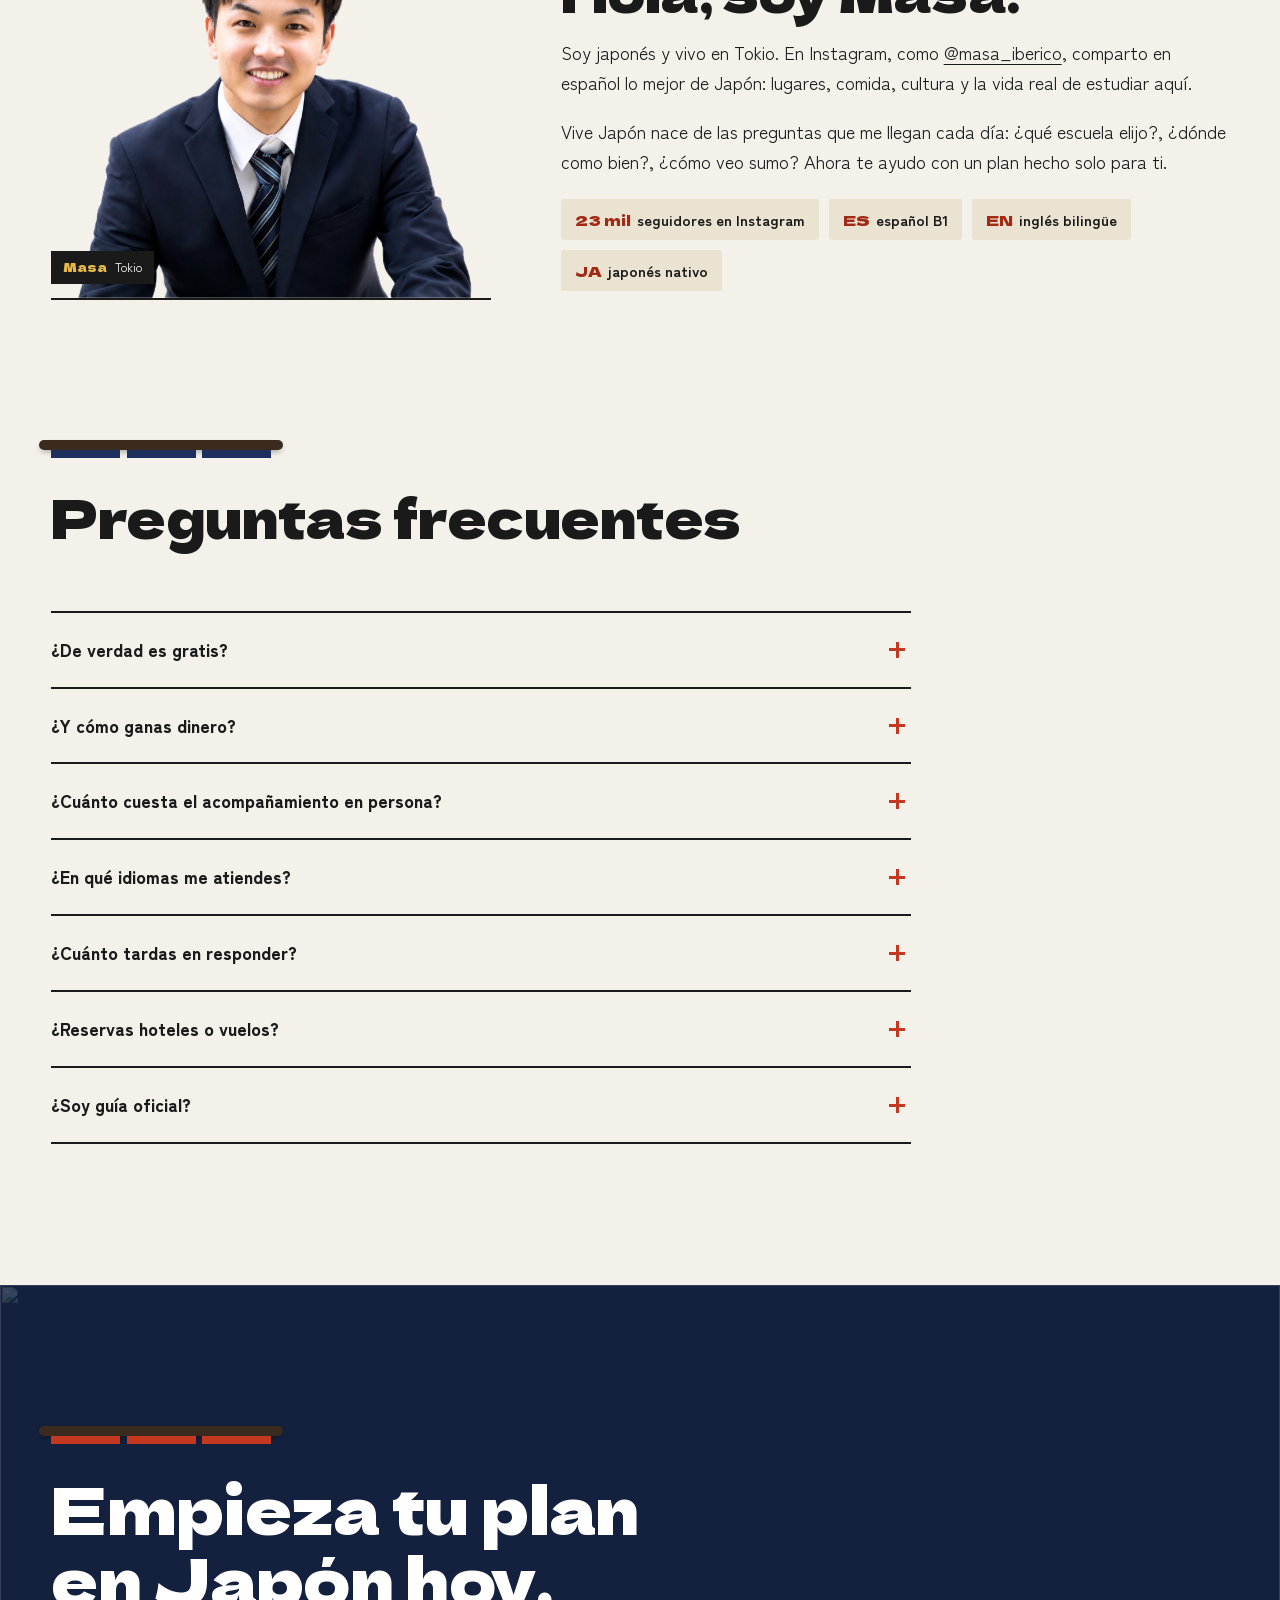
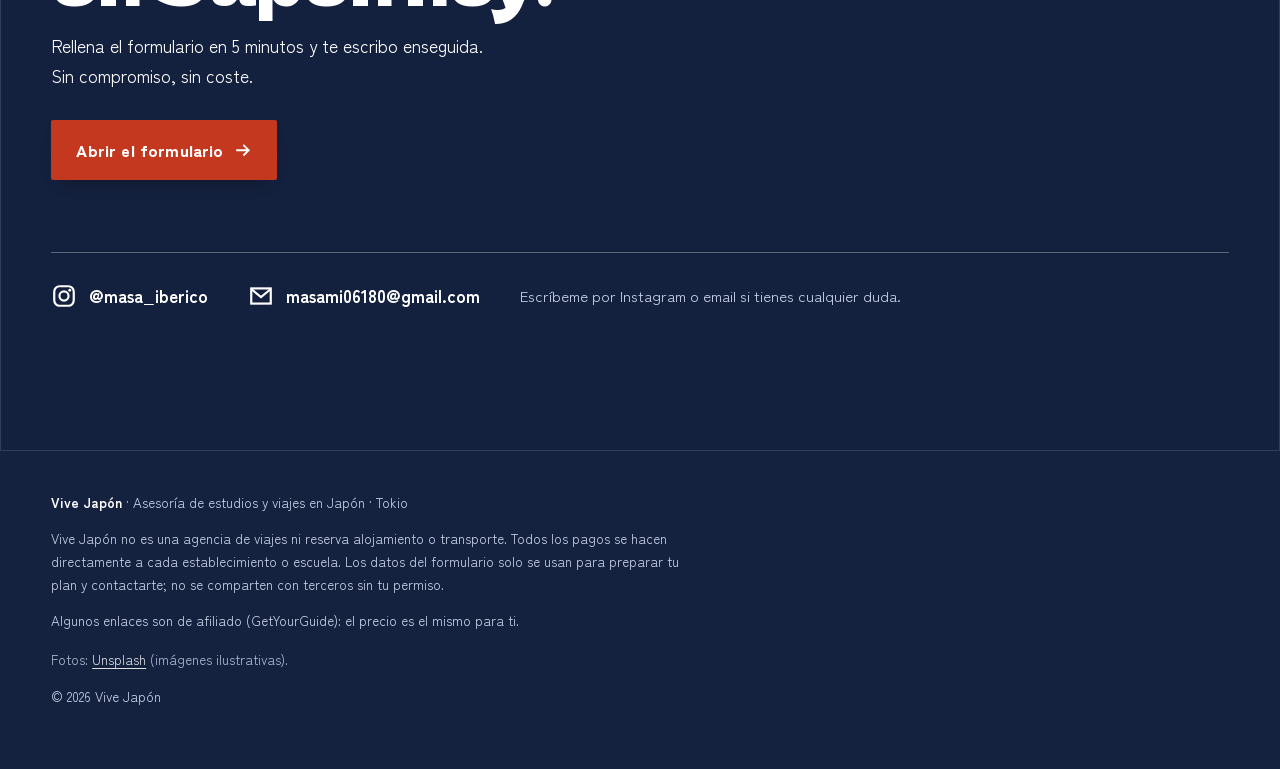
==== commit c8d08613: "Home top 3: kart, Osaka sumo (Spanish), Hiroshima; add Spanish badge Co-Authored-By: Claude Opus 5.5" ====
--- a/index.html
+++ b/index.html
@@ -21,11 +21,11 @@
 <link rel="preconnect" href="https://fonts.gstatic.com" crossorigin>
 <link rel="preconnect" href="https://images.unsplash.com">
 <link href="https://fonts.googleapis.com/css2?family=Dela+Gothic+One&family=Zen+Kaku+Gothic+New:wght@400;700;900&display=swap" rel="stylesheet">
-<link rel="stylesheet" href="assets/style.css?v=20261128e">
+<link rel="stylesheet" href="assets/style.css?v=20261128g">
 <!-- GetYourGuide Analytics -->
 <script async defer src="https://widget.getyourguide.com/dist/pa.umd.production.min.js" data-gyg-partner-id="FKH3YYZ"></script>
-<script src="assets/config.js?v=20261128e"></script>
-<script src="assets/main.js?v=20261128e" defer></script>
+<script src="assets/config.js?v=20261128g"></script>
+<script src="assets/main.js?v=20261128g" defer></script>
 </head>
 <body>
 <a class="skip" href="#main">Saltar al contenido</a>
@@ -208,18 +208,7 @@
       </article>
       <article class="tour">
         <div class="tour-copy fade">
-          <span class="tag">No.02 · Gastronomía y bebida</span>
-          <h3>Cata de sake en Asakusa con un especialista</h3>
-          <p>Si quieres entender de verdad el sake, esta es la experiencia. En WASAKE, en pleno Asakusa, un especialista te guía por hasta 10 variedades y te explica cómo se elaboran y cómo disfrutarlas.</p>
-          <ul class="ticks"><li><svg aria-hidden="true"><use href="#i-check"/></svg>Hasta 10 sakes de más de 50 marcas</li><li><svg aria-hidden="true"><use href="#i-check"/></svg>Con especialista, en un ambiente relajado</li><li><svg aria-hidden="true"><use href="#i-check"/></svg>En Asakusa: combínalo con el templo Sensō-ji</li></ul>
-          <p class="tour-note">En Japón solo se puede beber alcohol a partir de los 20 años.</p>
-          <a class="tour-link" href="https://gyg.me/eQ5mTrHC" target="_blank" rel="sponsored noopener">Ver en GetYourGuide <svg aria-hidden="true"><use href="#i-arrow"/></svg></a>
-        </div>
-        <div class="tour-widget"><div class="gyg" data-gyg-href="https://widget.getyourguide.com/default/availability.frame" data-gyg-tour-id="927754" data-gyg-locale-code="es-ES" data-gyg-currency="JPY" data-gyg-widget="availability" data-gyg-partner-id="FKH3YYZ"></div></div>
-      </article>
-      <article class="tour">
-        <div class="tour-copy fade">
-          <span class="tag">No.03 · Planes en Osaka</span>
+          <span class="tag">No.02 · Planes en Osaka</span> <span class="es-badge">En español</span>
           <h3>Sumo en Osaka con exluchadores profesionales</h3>
           <p>Si tu viaje no coincide con un torneo, esta es la mejor forma de vivir el sumo de cerca. Exluchadores profesionales te explican la historia y los rituales, y si te animas, ¡puedes subir al ring!</p>
           <ul class="ticks"><li><svg aria-hidden="true"><use href="#i-check"/></svg>Disponible en español</li><li><svg aria-hidden="true"><use href="#i-check"/></svg>Con exluchadores profesionales (1,5 horas)</li><li><svg aria-hidden="true"><use href="#i-check"/></svg>Opción de subir al ring y probar</li></ul>
@@ -227,6 +216,17 @@
           <a class="tour-link" href="https://gyg.me/DQ9iFKHi" target="_blank" rel="sponsored noopener">Ver en GetYourGuide <svg aria-hidden="true"><use href="#i-arrow"/></svg></a>
         </div>
         <div class="tour-widget"><div class="gyg" data-gyg-href="https://widget.getyourguide.com/default/availability.frame" data-gyg-tour-id="1430490" data-gyg-locale-code="es-ES" data-gyg-currency="JPY" data-gyg-widget="availability" data-gyg-partner-id="FKH3YYZ"></div></div>
+      </article>
+      <article class="tour">
+        <div class="tour-copy fade">
+          <span class="tag">No.03 · Excursiones desde Osaka</span>
+          <h3>Hiroshima en un día desde Osaka, en Shinkansen</h3>
+          <p>Si estás en Osaka, Hiroshima queda a un viaje en tren bala. Un guía experto en historia te acompaña por el Parque Memorial de la Paz y la Cúpula de la Bomba Atómica: una visita que cambia tu forma de ver Japón.</p>
+          <ul class="ticks"><li><svg aria-hidden="true"><use href="#i-check"/></svg>Excursión de un día (unas 8 horas)</li><li><svg aria-hidden="true"><use href="#i-check"/></svg>Guía con doctorado en historia</li><li><svg aria-hidden="true"><use href="#i-check"/></svg>Parque Memorial de la Paz y Cúpula de la Bomba Atómica</li></ul>
+          <p class="tour-note">Revisa en la página de la actividad qué incluye el precio (billetes de tren, comidas) y el punto de encuentro en Osaka.</p>
+          <a class="tour-link" href="https://gyg.me/quyy1nMG" target="_blank" rel="sponsored noopener">Ver en GetYourGuide <svg aria-hidden="true"><use href="#i-arrow"/></svg></a>
+        </div>
+        <div class="tour-widget"><div class="gyg" data-gyg-href="https://widget.getyourguide.com/default/availability.frame" data-gyg-tour-id="1125934" data-gyg-locale-code="es-ES" data-gyg-currency="JPY" data-gyg-widget="availability" data-gyg-partner-id="FKH3YYZ"></div></div>
       </article>
     </div>
     <div class="tours-foot fade"><a class="btn btn-ghost" href="experiencias/">Ver todas las experiencias <svg aria-hidden="true"><use href="#i-arrow"/></svg></a><p class="aff">Enlaces de afiliado: el precio es el mismo para ti y así apoyas Vive Japón.</p></div>
@@ -273,7 +273,7 @@
 <section class="sec" id="sobre-mi" style="padding-top:0">
   <div class="wrap about">
     <figure class="portrait fade">
-      <img src="assets/img/masa.png?v=20261128e" alt="Masa, fundador de Vive Japón" width="760" height="671" loading="lazy">
+      <img src="assets/img/masa.png?v=20261128g" alt="Masa, fundador de Vive Japón" width="760" height="671" loading="lazy">
       <figcaption><b>Masa</b>Tokio</figcaption>
     </figure>
     <div class="fade">
--- a/assets/style.css
+++ b/assets/style.css
@@ -371,3 +371,4 @@
 .tours-cta h2 { font-size: clamp(1.8rem, 4vw, 3rem); }
 .tours-cta p { color: #3d3218; margin: .8rem 0 1.6rem; }
 @media (min-width: 900px) { .tour:nth-child(even) { grid-template-columns: 1.05fr 1fr; } .tour:nth-child(even) .tour-widget { order: -1; } }
+.es-badge { display: inline-block; vertical-align: 1px; margin-left: 8px; background: var(--shu); color: #fff; font-weight: 900; font-size: .74rem; letter-spacing: .02em; padding: 3px 9px; border-radius: var(--radius); }
